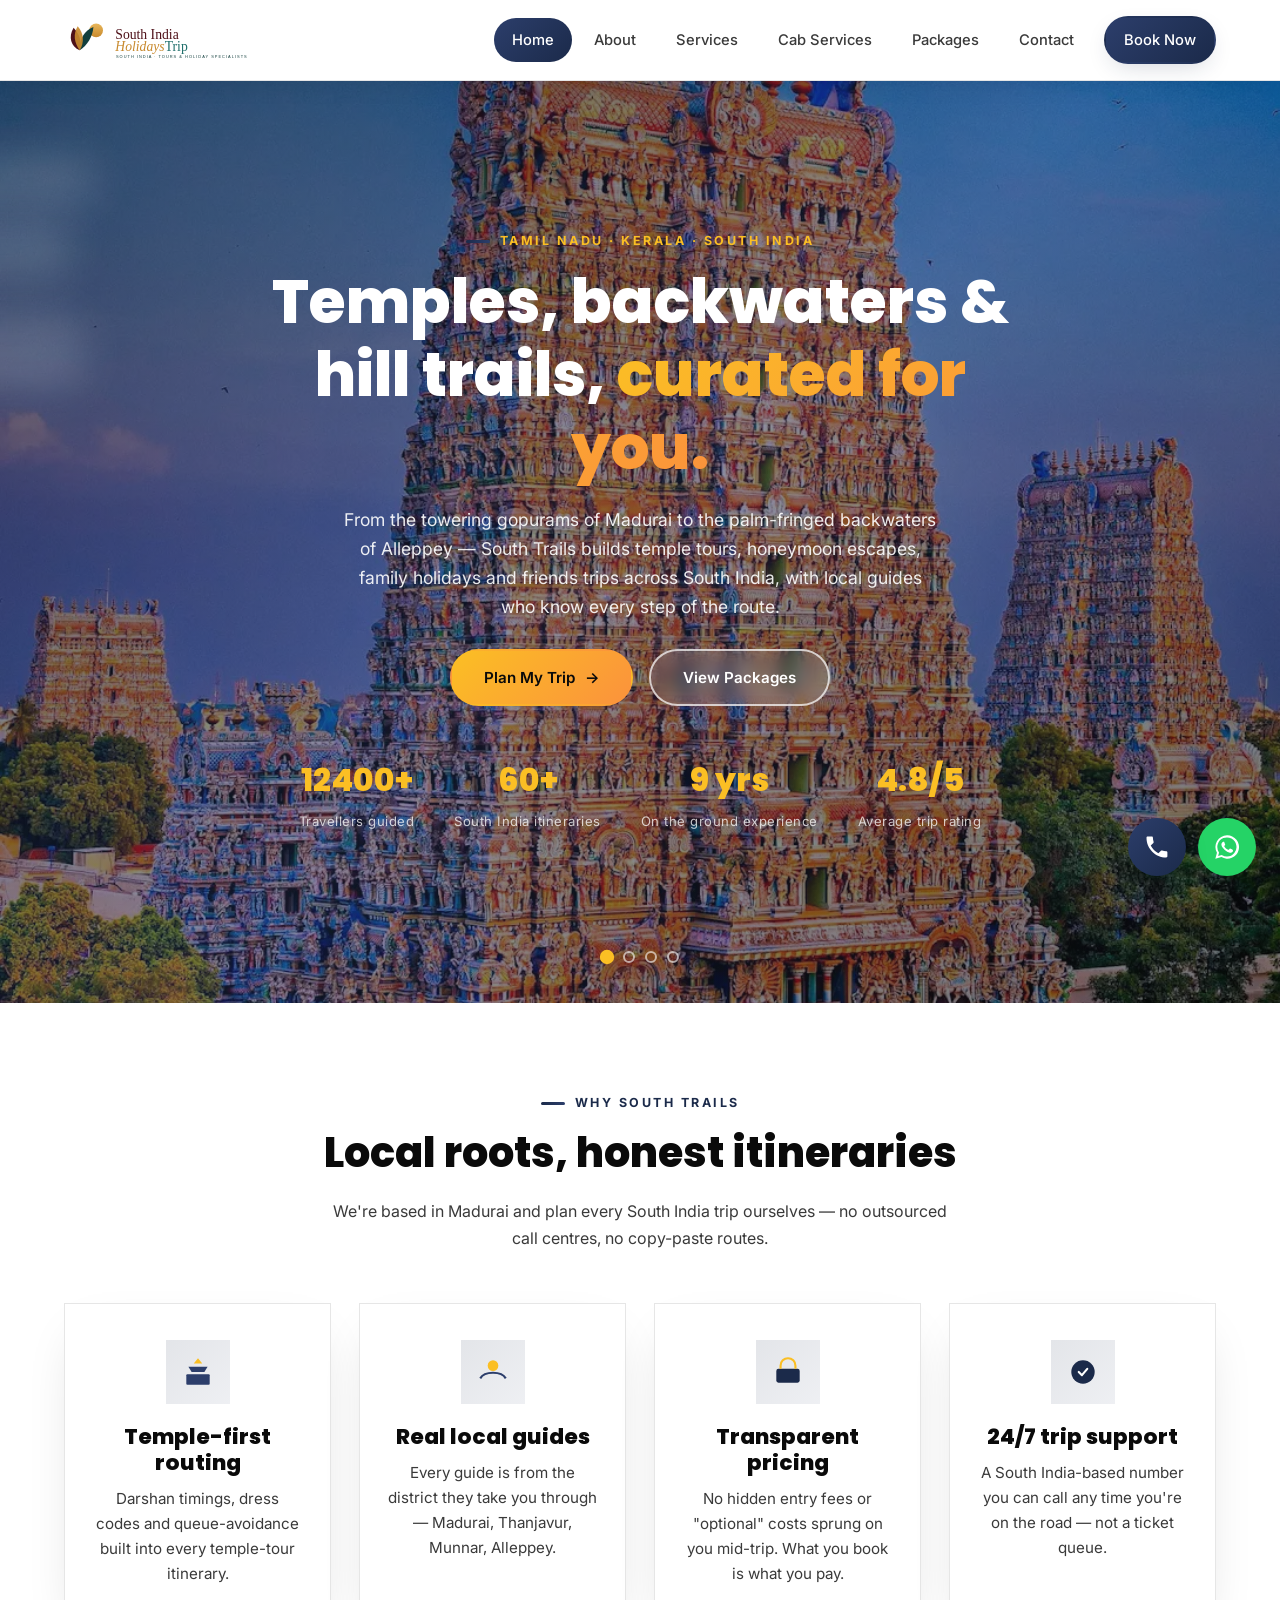
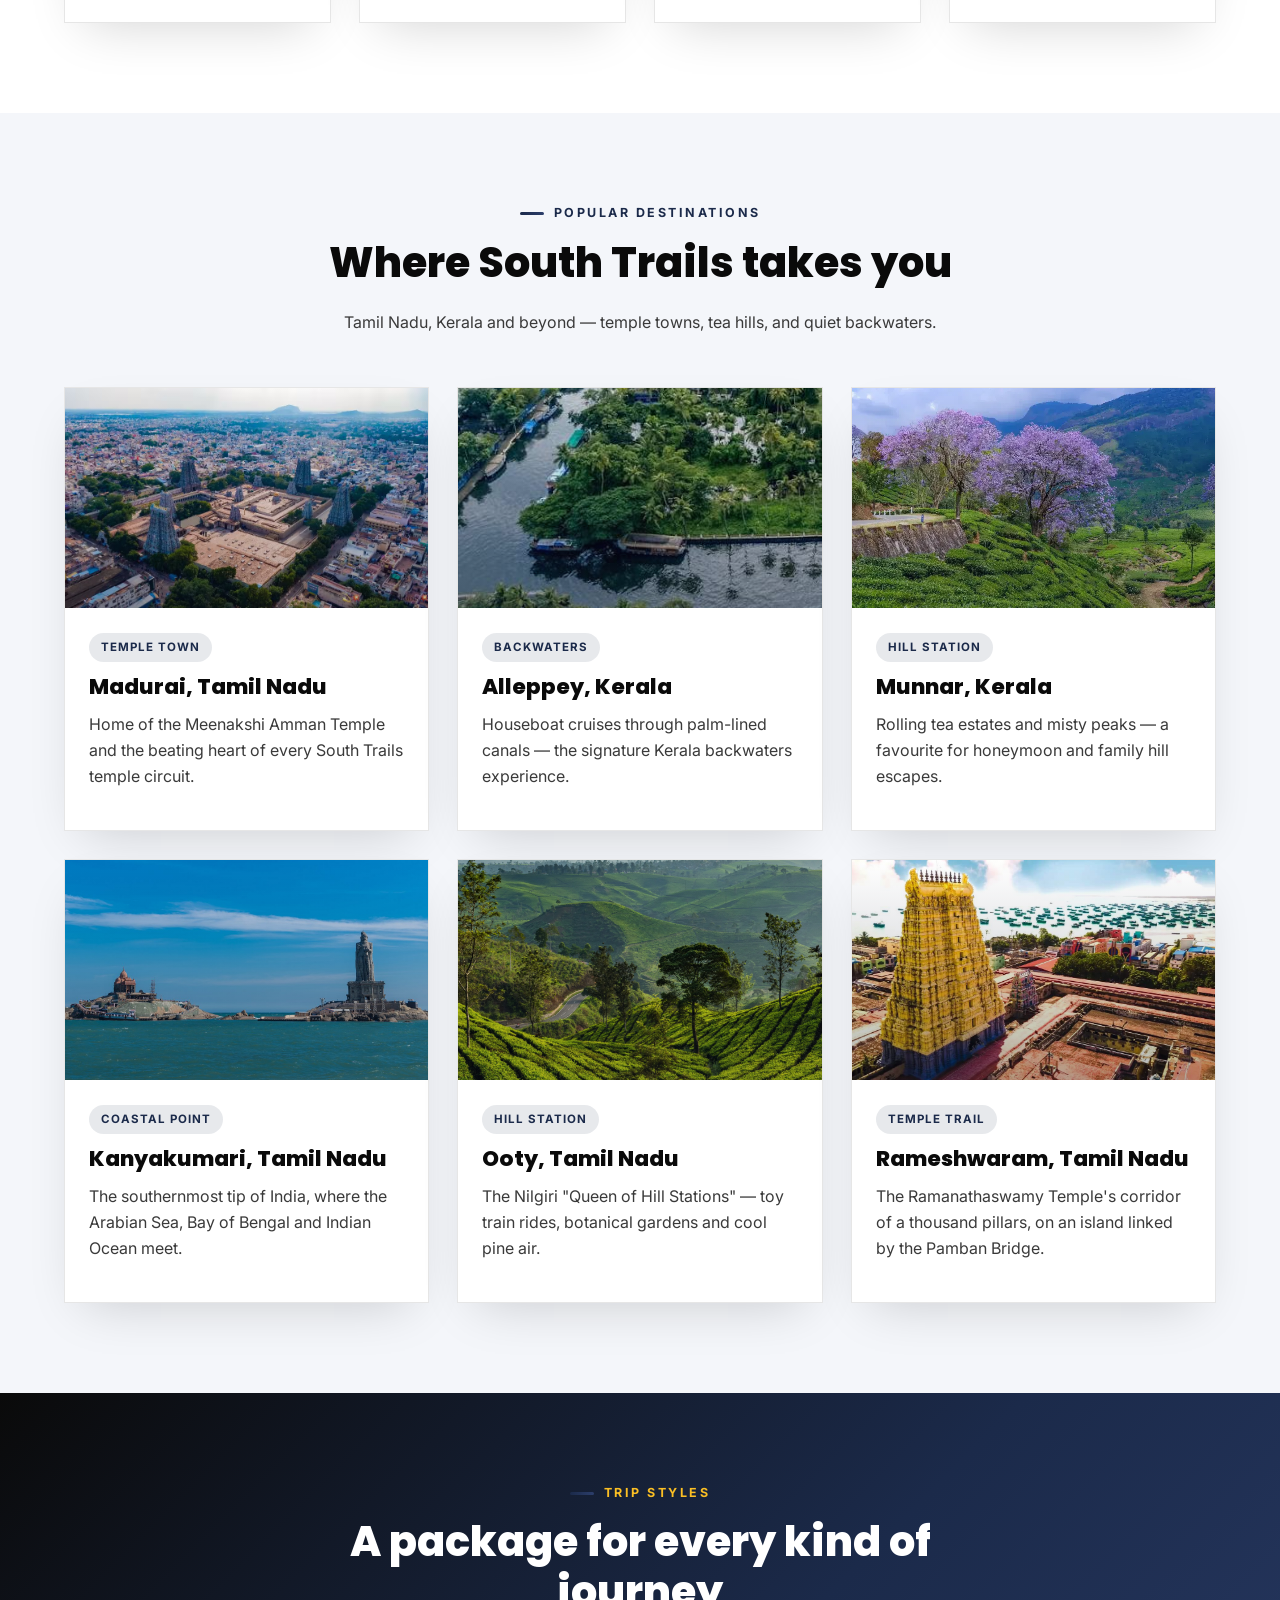
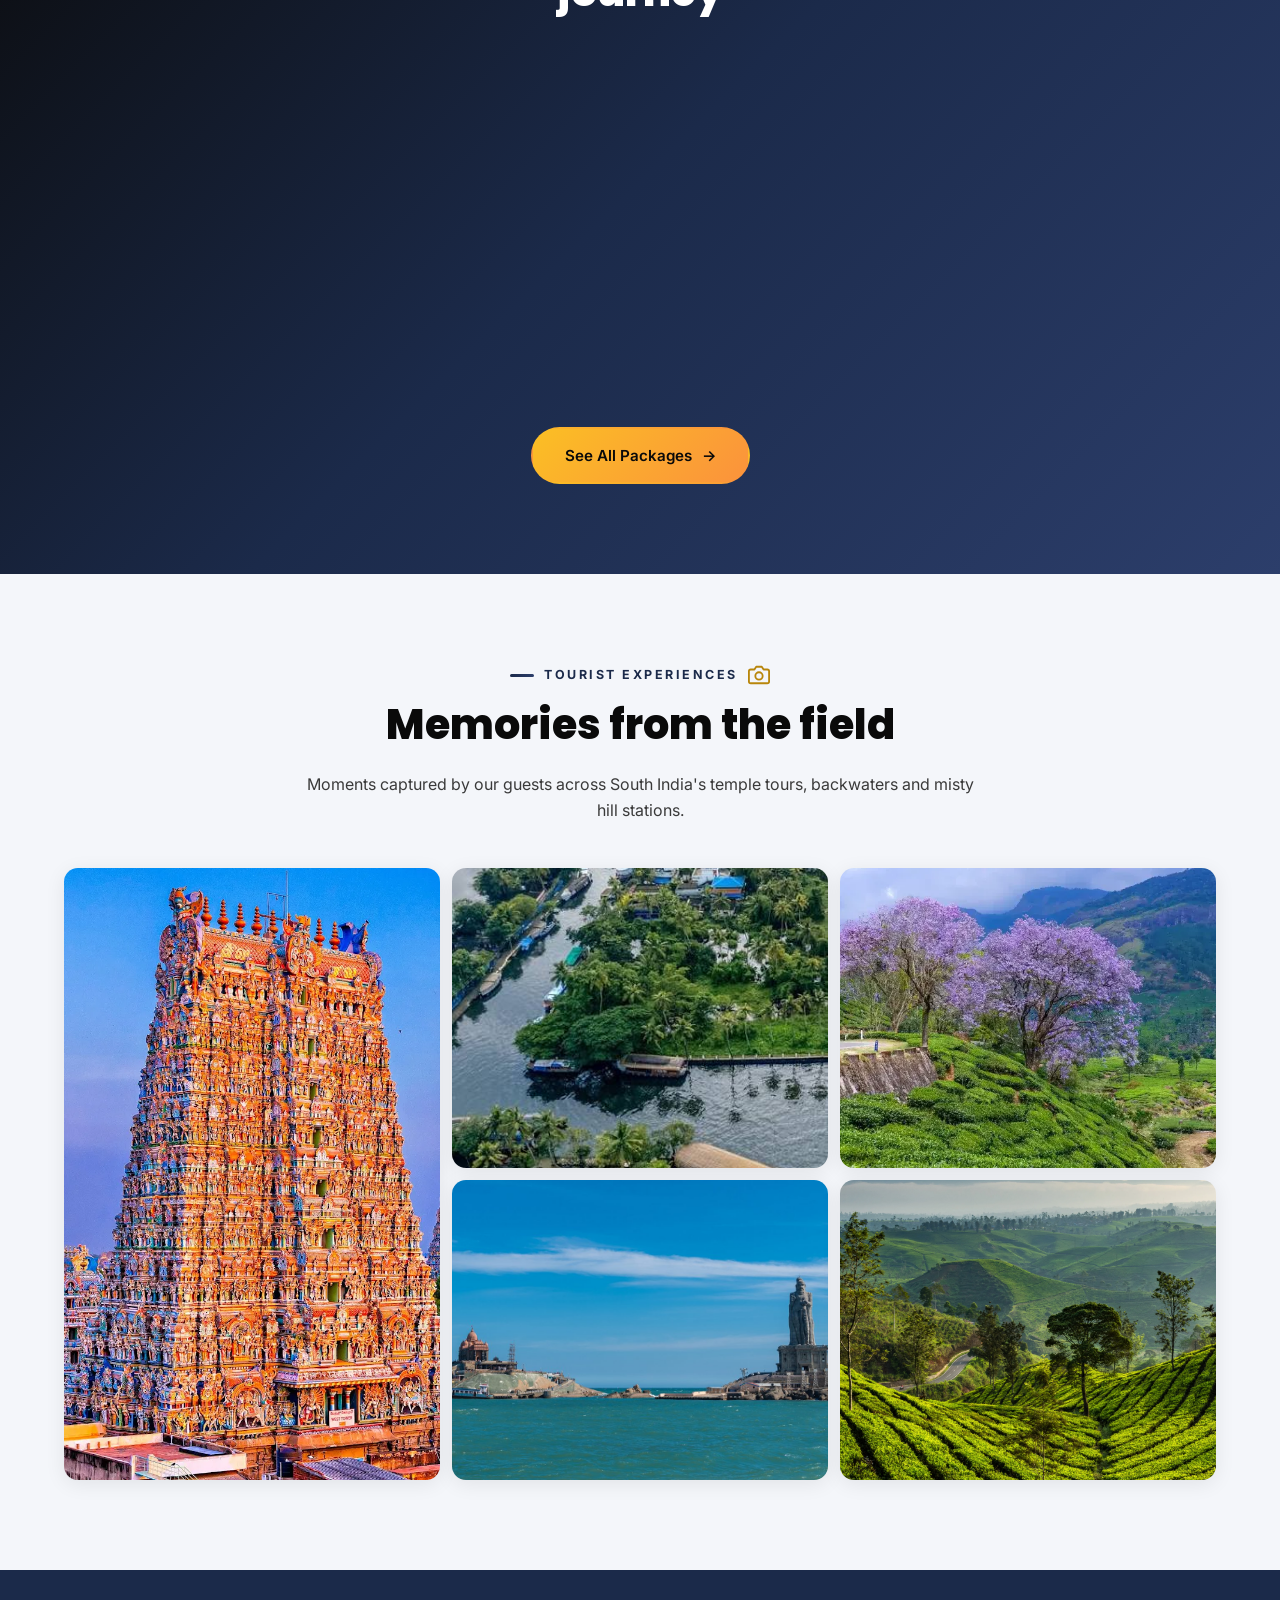
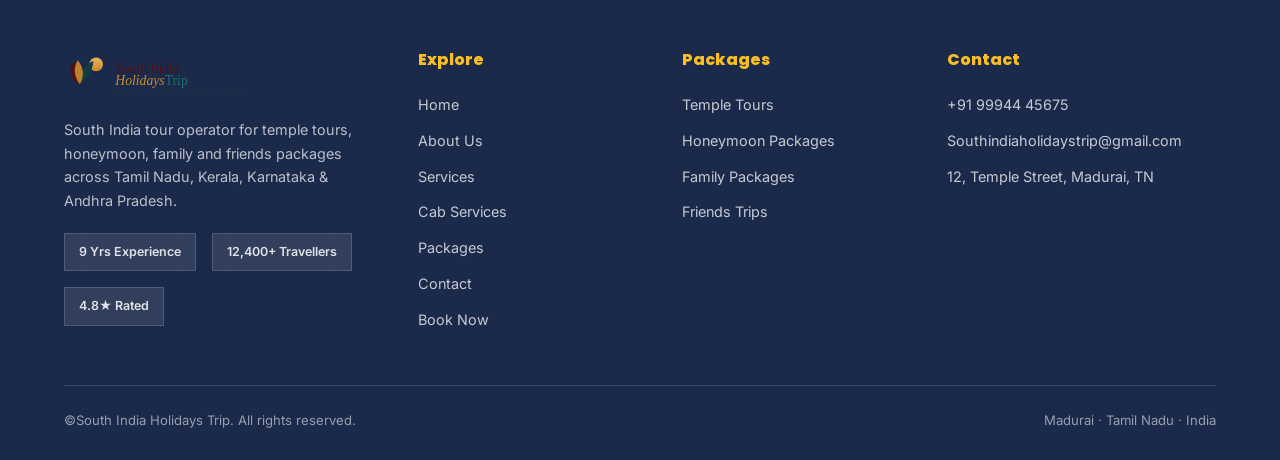
==== index.html @ a32a5866 "Add files via upload" ====
<!DOCTYPE html>
<html lang="en">

<head>
  <meta charset="UTF-8">
  <meta name="viewport" content="width=device-width, initial-scale=1.0">
  <title>South India Tour Packages | Tamil Nadu & Kerala Tours – South Trails</title>
  <meta name="description"
    content="Book South India tour packages with South Trails — temple tours, Kerala honeymoon packages, family & friends trips across Tamil Nadu, Kerala, Karnataka. Madurai, Munnar, Kanyakumari, Ooty, Rameshwaram & more.">
  <meta name="keywords"
    content="South India tour packages, Tamil Nadu Kerala tour packages, South Indian temple tour, Kerala honeymoon packages, Munnar Ooty Kodaikanal packages, family tour packages South India, friends trip package South India, Madurai Meenakshi temple tour, Rameshwaram Kanyakumari tour, Kerala backwaters houseboat package">
  <link rel="canonical" href="https://www.Southindiaholidaystrip.com/">
  <meta name="robots" content="index, follow">

  <!-- Open Graph -->
  <meta property="og:type" content="website">
  <meta property="og:site_name" content="South India Holidays Trip">
  <meta property="og:title" content="South India Tour Packages | Tamil Nadu & Kerala Tours – South Trails">
  <meta property="og:description"
    content="Temple tours, honeymoon getaways, family & friends packages across Tamil Nadu, Kerala and South India — custom itineraries, local guides, 24/7 support.">
  <meta property="og:url" content="https://www.Southindiaholidaystrip.com/">
  <meta property="og:image" content="https://www.Southindiaholidaystrip.com/assets/og-cover.jpg">
  <meta name="twitter:card" content="summary_large_image">

  <link rel="preconnect" href="https://fonts.googleapis.com">
  <link
    href="https://fonts.googleapis.com/css2?family=Poppins:wght@700;800&family=Inter:wght@400;500;600;700&display=swap"
    rel="stylesheet">
  <link rel="stylesheet" href="css/style.css">

  <script type="application/ld+json">
{
  "@context": "https://schema.org",
  "@type": "TravelAgency",
  "name": "South India Holidays Trip",
  "url": "https://www.southindiaholidaystrip.com/",
  "description": "South India tour operator specialising in Tamil Nadu and Kerala temple tours, honeymoon packages, family holidays and friends trips.",
  "areaServed": ["Tamil Nadu", "Kerala", "Karnataka", "Andhra Pradesh", "Puducherry"],
  "address": {
    "@type": "PostalAddress",
    "streetAddress": "12, Temple Street",
    "addressLocality": "Madurai",
    "addressRegion": "Tamil Nadu",
    "postalCode": "625001",
    "addressCountry": "IN"
  },
  "telephone": "+91-99944-45675",
  "sameAs": ["https://www.facebook.com/Southindiaholidaystrip", "https://www.instagram.com/Southindiaholidaystrip"]
}
</script>
</head>

<body>


  <div class="cursor-dot"></div>
  <div class="cursor-ring"></div>
  <div class="scroll-progress" id="scroll-progress"></div>

  <header class="site-header transparent">
    <div class="nav-wrap">
      <a href="index.html" class="brand">
        <img src="southindiaholidaystrip-logo.svg" alt="Company Logo">
      </a>
      <nav class="nav-links" id="nav-links">
        <a href="index.html" class="active">Home</a>
        <a href="about.html">About</a>
        <a href="services.html">Services</a>
        <a href="cabservices.html">Cab Services</a>
        <a href="packages.html">Packages</a>
        <a href="contact.html">Contact</a>
        <a href="booknow.html" class="btn btn-primary nav-cta">Book Now</a>
      </nav>
      <button class="nav-toggle" id="nav-toggle" aria-label="Toggle menu" aria-expanded="false"><span></span></button>
    </div>
  </header>
  <div class="nav-backdrop" id="nav-backdrop"></div>
  <section class="hero-full">
    <div class="hero-slideshow">
      <div class="hero-slide active"><img src="images/Meenkshi.webp" alt="Meenakshi Amman Temple, Madurai"
          loading="eager"></div>
      <div class="hero-slide"><img src="images/teml3.jpg" alt="South Indian temple architecture" loading="lazy"></div>
      <div class="hero-slide"><img src="images/temppl.jpg" alt="South Indian temple gopuram" loading="lazy"></div>
      <div class="hero-slide"><img src="images/kanyakumari.jpg" alt="Coastline at Kanyakumari, Tamil Nadu"
          loading="lazy"></div>
    </div>
    <div class="hero-overlay"></div>

    <div class="hero-clouds">
      <div class="cloud cloud-1"></div>
      <div class="cloud cloud-2"></div>
      <div class="cloud cloud-3"></div>
    </div>


    <div class="hero-content">
      <p class="eyebrow center" style="color:var(--luxury)">Tamil Nadu · Kerala · South India</p>
      <h1>Temples, backwaters &amp; hill trails, <span class="accent">curated for you.</span></h1>
      <p class="lead">From the towering gopurams of Madurai to the palm-fringed backwaters of Alleppey — South Trails
        builds temple tours, honeymoon escapes, family holidays and friends trips across South India, with local guides
        who know every step of the route.</p>
      <div class="hero-actions">
        <a href="booknow.html" class="btn btn-gold">Plan My Trip <span class="arrow">→</span></a>
        <a href="packages.html" class="btn btn-ghost-light">View Packages</a>
      </div>
      <div class="hero-stats">
        <div><strong data-count="12400" data-suffix="+">0</strong><span>Travellers guided</span></div>
        <div><strong data-count="60" data-suffix="+">0</strong><span>South India itineraries</span></div>
        <div><strong data-count="9" data-suffix=" yrs">0</strong><span>On the ground experience</span></div>
        <div><strong data-count="4.8" data-decimals="1" data-suffix="/5">0</strong><span>Average trip rating</span>
        </div>
      </div>
    </div>

    <div class="hero-dots">
      <button class="active" aria-label="Slide 1"></button>
      <button aria-label="Slide 2"></button>
      <button aria-label="Slide 3"></button>
      <button aria-label="Slide 4"></button>
    </div>


  </section>

  <section class="section-light">
    <div class="container">
      <div class="section-head">
        <p class="eyebrow center">Why South Trails</p>
        <h2>Local roots, honest itineraries</h2>
        <p>We're based in Madurai and plan every South India trip ourselves — no outsourced call centres, no copy-paste
          routes.</p>
      </div>
      <div class="grid grid-4">
        <div class="glass-card reveal" data-tilt>
          <div class="icon-wrap">
            <svg viewBox="0 0 64 64" fill="none" width="34" height="34">
              <path d="M32 6l8 10H24l8-10Z" fill="var(--luxury)" />
              <path d="M14 22h36l-6 10H20l-6-10Z" fill="var(--primary)" />
              <rect x="10" y="36" width="44" height="20" rx="2" fill="var(--accent)" />
            </svg>
          </div>
          <h3>Temple-first routing</h3>
          <p>Darshan timings, dress codes and queue-avoidance built into every temple-tour itinerary.</p>
        </div>
        <div class="glass-card reveal" data-tilt>
          <div class="icon-wrap">
            <svg viewBox="0 0 64 64" fill="none" width="34" height="34">
              <path d="M8 44c8-14 40-14 48 0" stroke="var(--accent)" stroke-width="4" fill="none" />
              <circle cx="32" cy="20" r="10" fill="var(--luxury)" />
            </svg>
          </div>
          <h3>Real local guides</h3>
          <p>Every guide is from the district they take you through — Madurai, Thanjavur, Munnar, Alleppey.</p>
        </div>
        <div class="glass-card reveal" data-tilt>
          <div class="icon-wrap">
            <svg viewBox="0 0 64 64" fill="none" width="34" height="34">
              <rect x="10" y="26" width="44" height="26" rx="4" fill="var(--primary-dark)" />
              <path d="M18 26v-6a14 14 0 0 1 28 0v6" stroke="var(--luxury)" stroke-width="4" fill="none" />
            </svg>
          </div>
          <h3>Transparent pricing</h3>
          <p>No hidden entry fees or "optional" costs sprung on you mid-trip. What you book is what you pay.</p>
        </div>
        <div class="glass-card reveal" data-tilt>
          <div class="icon-wrap">
            <svg viewBox="0 0 64 64" fill="none" width="34" height="34">
              <circle cx="32" cy="32" r="22" fill="var(--secondary)" />
              <path d="M24 32l6 6 10-12" stroke="#fff" stroke-width="4" fill="none" stroke-linecap="round"
                stroke-linejoin="round" />
            </svg>
          </div>
          <h3>24/7 trip support</h3>
          <p>A South India-based number you can call any time you're on the road — not a ticket queue.</p>
        </div>
      </div>
    </div>
  </section>

  <section class="section-muted">
    <div class="container">
      <div class="section-head">
        <p class="eyebrow center">Popular Destinations</p>
        <h2>Where South Trails takes you</h2>
        <p>Tamil Nadu, Kerala and beyond — temple towns, tea hills, and quiet backwaters.</p>
      </div>
      <div class="grid grid-3">

        <a href="packages.html?filter=temple#packages" class="place-card-link">
          <div class="place-card reveal">
            <div class="art">
              <img src="images/madurai.avif" alt="Meenakshi Amman Temple, Madurai, Tamil Nadu" loading="lazy">
            </div>
            <div class="body">
              <span class="tag">Temple Town</span>
              <h3>Madurai, Tamil Nadu</h3>
              <p>Home of the Meenakshi Amman Temple and the beating heart of every South Trails temple circuit.</p>
            </div>
          </div>
        </a>

        <a href="packages.html?filter=honeymoon#packages" class="place-card-link">
          <div class="place-card reveal">
            <div class="art">
              <img src="images/allapey.jpg" alt="Houseboat on the backwaters of Alleppey, Kerala" loading="lazy">
            </div>
            <div class="body">
              <span class="tag">Backwaters</span>
              <h3>Alleppey, Kerala</h3>
              <p>Houseboat cruises through palm-lined canals — the signature Kerala backwaters experience.</p>
            </div>
          </div>
        </a>

        <a href="packages.html?filter=honeymoon#packages" class="place-card-link">
          <div class="place-card reveal">
            <div class="art">
              <img src="images/munnar.webp" alt="Tea estates in the hills of Munnar, Kerala" loading="lazy">
            </div>
            <div class="body">
              <span class="tag">Hill Station</span>
              <h3>Munnar, Kerala</h3>
              <p>Rolling tea estates and misty peaks — a favourite for honeymoon and family hill escapes.</p>
            </div>
          </div>
        </a>

        <a href="packages.html?filter=temple#packages" class="place-card-link">
          <div class="place-card reveal">
            <div class="art">
              <img src="images/kanyakumari.jpg" alt="Coastline at Kanyakumari, where three seas meet, Tamil Nadu"
                loading="lazy">
            </div>
            <div class="body">
              <span class="tag">Coastal Point</span>
              <h3>Kanyakumari, Tamil Nadu</h3>
              <p>The southernmost tip of India, where the Arabian Sea, Bay of Bengal and Indian Ocean meet.</p>
            </div>
          </div>
        </a>

        <a href="packages.html?filter=family#packages" class="place-card-link">
          <div class="place-card reveal">
            <div class="art">
              <img src="images/ooty.webp" alt="Rolling green hills of Ooty in the Nilgiris, Tamil Nadu" loading="lazy">
            </div>
            <div class="body">
              <span class="tag">Hill Station</span>
              <h3>Ooty, Tamil Nadu</h3>
              <p>The Nilgiri "Queen of Hill Stations" — toy train rides, botanical gardens and cool pine air.</p>
            </div>
          </div>
        </a>

        <a href="packages.html?filter=temple#packages" class="place-card-link">
          <div class="place-card reveal">
            <div class="art">
              <img src="images/rameswaram.jpg" alt="Ramanathaswamy Temple corridor in Rameshwaram, Tamil Nadu"
                loading="lazy">
            </div>
            <div class="body">
              <span class="tag">Temple Trail</span>
              <h3>Rameshwaram, Tamil Nadu</h3>
              <p>The Ramanathaswamy Temple's corridor of a thousand pillars, on an island linked by the Pamban Bridge.
              </p>
            </div>
          </div>
        </a>

      </div>
    </div>
  </section>

  <section class="section-gradient">
    <div class="container">
      <div class="section-head">
        <p class="eyebrow center" style="color:var(--luxury)">Trip Styles</p>
        <h2 style="color:#fff">A package for every kind of journey</h2>
      </div>
      <div class="grid grid-4">
        <div class="glass-card reveal" data-tilt>
          <div class="icon-wrap"><img src="images/Trivandrum.jpg" alt="Temple Tours"
              style="width:100%;height:100%;object-fit:cover;border-radius:16px"></div>
          <h3>Temple Tours</h3>
          <p>Madurai, Rameshwaram, Thanjavur, Tirupati &amp; the great Dravidian temple circuits.</p>
        </div>
        <div class="glass-card reveal" data-tilt>
          <div class="icon-wrap"><img src="images/ooty.webp" alt="Honeymoon Packages"
              style="width:100%;height:100%;object-fit:cover;border-radius:16px"></div>
          <h3>Honeymoon Packages</h3>
          <p>Munnar tea hills, Alleppey houseboats, Kovalam beaches — private and unhurried.</p>
        </div>
        <div class="glass-card reveal" data-tilt>
          <div class="icon-wrap"><img src="images/mun1.jpg" alt="Family Holidays"
              style="width:100%;height:100%;object-fit:cover;border-radius:16px"></div>
          <h3>Family Holidays</h3>
          <p>Comfortable pacing, kid-friendly stops, and rooms that keep everyone together.</p>
        </div>
        <div class="glass-card reveal" data-tilt>
          <div class="icon-wrap"><img src="images/nil.jpg" alt="Friends Trips"
              style="width:100%;height:100%;object-fit:cover;border-radius:16px"></div>
          <h3>Friends Trips</h3>
          <p>Trekking in Wayanad, road trips through the Nilgiris, group houseboats on the backwaters.</p>
        </div>
      </div>
      <div class="center" style="margin-top:38px">
        <a href="packages.html" class="btn btn-gold">See All Packages <span class="arrow">→</span></a>
      </div>
    </div>
  </section>

  <section class="section-muted tourist-experiences">
    <div class="container">
      <div class="section-head">
        <p class="eyebrow center">Tourist Experiences</p>
        <h2>Memories from the field</h2>
        <p>Moments captured by our guests across South India's temple tours, backwaters and misty hill stations.</p>
      </div>
      <div class="page-gallery">
        <div class="gallery-item" data-icon="temple">
          <img src="images/Meenkshi.webp" alt="Madurai Meenakshi Temple Tour" loading="lazy">
          <div class="gallery-caption">
            <div class="caption-header">
              <span class="caption-icon" aria-hidden="true"></span>
              <span class="caption-title">Madurai Meenakshi Temple Tour</span>
            </div>
            <p class="caption-experience">The intricate carvings and vibrant colors were beyond our imagination!</p>
            <div class="caption-footer">
              <span class="caption-author">— Anitha K.</span>
              <span class="caption-stars" aria-label="5 out of 5 stars">★★★★★</span>
            </div>
          </div>
        </div>
        <div class="gallery-item" data-icon="backwater">
          <img src="images/allapey.jpg" alt="Alleppey Backwaters Houseboat" loading="lazy">
          <div class="gallery-caption">
            <div class="caption-header">
              <span class="caption-icon" aria-hidden="true"></span>
              <span class="caption-title">Alleppey Houseboat Cruise</span>
            </div>
            <p class="caption-experience">Waking up on the backwaters was the most peaceful morning of our lives.</p>
            <div class="caption-footer">
              <span class="caption-author">— Rajesh &amp; Meena</span>
              <span class="caption-stars" aria-label="5 out of 5 stars">★★★★★</span>
            </div>
          </div>
        </div>
        <div class="gallery-item" data-icon="hills">
          <img src="images/munnar.webp" alt="Munnar Tea Estates" loading="lazy">
          <div class="gallery-caption">
            <div class="caption-header">
              <span class="caption-icon" aria-hidden="true"></span>
              <span class="caption-title">Munnar Tea Plantations</span>
            </div>
            <p class="caption-experience">Endless green hills and fresh mountain air made this trip unforgettable.</p>
            <div class="caption-footer">
              <span class="caption-author">— Vikram S.</span>
              <span class="caption-stars" aria-label="5 out of 5 stars">★★★★★</span>
            </div>
          </div>
        </div>
        <div class="gallery-item" data-icon="coast">
          <img src="images/kanyakumari.jpg" alt="Kanyakumari Coastline" loading="lazy">
          <div class="gallery-caption">
            <div class="caption-header">
              <span class="caption-icon" aria-hidden="true"></span>
              <span class="caption-title">Kanyakumari Coastline</span>
            </div>
            <p class="caption-experience">Watching the sunrise at the tip of India was a once-in-a-lifetime moment.</p>
            <div class="caption-footer">
              <span class="caption-author">— Deepa R.</span>
              <span class="caption-stars" aria-label="4 out of 5 stars">★★★★☆</span>
            </div>
          </div>
        </div>
        <div class="gallery-item" data-icon="hills">
          <img src="images/ooty.webp" alt="Ooty Hills" loading="lazy">
          <div class="gallery-caption">
            <div class="caption-header">
              <span class="caption-icon" aria-hidden="true"></span>
              <span class="caption-title">Ooty Hills &amp; Lake</span>
            </div>
            <p class="caption-experience">The toy train ride through the Nilgiris was magical for our entire family!</p>
            <div class="caption-footer">
              <span class="caption-author">— Suresh Family</span>
              <span class="caption-stars" aria-label="5 out of 5 stars">★★★★★</span>
            </div>
          </div>
        </div>
      </div>
    </div>
  </section>

  <footer class="site-footer">
    <div class="container">
      <div class="footer-grid">
        <div class="footer-brand">
          <img src="southindiaholidaystrip-logo.svg" alt="Company Logo">
          <p>South India tour operator for temple tours, honeymoon, family and friends packages across Tamil Nadu,
            Kerala, Karnataka &amp; Andhra Pradesh.</p>
          <div class="trust-badges">
            <span class="trust-badge">9 Yrs Experience</span>
            <span class="trust-badge">12,400+ Travellers</span>
            <span class="trust-badge">4.8★ Rated</span>
          </div>
        </div>
        <div>
          <h4>Explore</h4>
          <a href="index.html">Home</a>
          <a href="about.html">About Us</a>
          <a href="services.html">Services</a>
          <a href="cabservices.html">Cab Services</a>
          <a href="packages.html">Packages</a>
          <a href="contact.html">Contact</a>
          <a href="booknow.html">Book Now</a>
        </div>
        <div>
          <h4>Packages</h4>
          <a href="packages.html?filter=temple#packages">Temple Tours</a>
          <a href="packages.html?filter=honeymoon#packages">Honeymoon Packages</a>
          <a href="packages.html?filter=family#packages">Family Packages</a>
          <a href="packages.html?filter=friends#packages">Friends Trips</a>
        </div>
        <div>
          <h4>Contact</h4>
          <a href="tel:+919994445675">+91 99944 45675</a>
          <a href="mailto:Southindiaholidaystrip@gmail.com">Southindiaholidaystrip@gmail.com</a>
          <a href="contact.html">12, Temple Street, Madurai, TN</a>
        </div>
      </div>
      <div class="footer-bottom">
        <span>©South India Holidays Trip. All rights reserved.</span>
        <span>Madurai · Tamil Nadu · India</span>
      </div>
    </div>
  </footer>

  <a class="wa-float" href="https://wa.me/919994445675" target="_blank" rel="noopener" aria-label="Chat on WhatsApp">
    <svg viewBox="0 0 24 24" fill="currentColor">
      <path
        d="M12 2a10 10 0 0 0-8.6 15L2 22l5.2-1.4A10 10 0 1 0 12 2Zm0 18.2a8.2 8.2 0 0 1-4.2-1.1l-.3-.2-3.1.8.8-3-.2-.3A8.2 8.2 0 1 1 12 20.2Zm4.5-6.1c-.2-.1-1.5-.7-1.7-.8s-.4-.1-.5.1-.6.8-.7.9-.3.2-.5.1a6.7 6.7 0 0 1-2-1.2 7.4 7.4 0 0 1-1.4-1.7c-.1-.2 0-.4.1-.5s.2-.3.4-.4a1.6 1.6 0 0 0 .2-.4.4.4 0 0 0 0-.4c-.1-.1-.5-1.3-.7-1.8s-.4-.4-.5-.4h-.5a.9.9 0 0 0-.6.3 2.8 2.8 0 0 0-.9 2.1 4.9 4.9 0 0 0 1 2.5 11.2 11.2 0 0 0 4.3 3.8c.6.2 1 .4 1.4.5a3.4 3.4 0 0 0 1.5.1 2.4 2.4 0 0 0 1.6-1.1 1.9 1.9 0 0 0 .1-1.1c-.1-.1-.2-.2-.4-.3Z" />
    </svg>
  </a>
  <a class="call-float" href="tel:+919994445675" aria-label="Call us">
    <svg viewBox="0 0 24 24" fill="currentColor">
      <path
        d="M6.6 10.8c1.4 2.8 3.8 5.1 6.6 6.6l2.2-2.2c.3-.3.7-.4 1-.2 1.1.4 2.3.6 3.5.6.6 0 1 .4 1 1V20c0 .6-.4 1-1 1C10.6 21 3 13.4 3 4c0-.6.4-1 1-1h3.5c.6 0 1 .4 1 1 0 1.2.2 2.4.6 3.5.1.4 0 .8-.2 1L6.6 10.8Z" />
    </svg>
  </a>
  <button class="to-top" id="to-top" aria-label="Back to top">
    <svg viewBox="0 0 24 24" fill="none">
      <path d="M12 19V5M5 12l7-7 7 7" stroke="currentColor" stroke-width="2.4" stroke-linecap="round"
        stroke-linejoin="round" />
    </svg>
  </button>

  <script src="js/main.js"></script>
</body>

</html>
---- css/style.css ----
/* =========================================================
   SOUTH INDIA HOLIDAYS TRIP— Premium Light Theme
   TOURS & TRAVELS UI Redesign
   ========================================================= */

:root {
  --primary: #2C3E6B;
  --primary-dark: #1B2A4A;
  --secondary: #1B2A4A;
  --accent: #2C3E6B;
  --highlight: #FB923C;
  --luxury: #FBBF24;
  --bg: #FFFFFF;
  --bg-section: #F4F6FA;
  --card-bg: rgba(255, 255, 255, 0.97);
  --text: #0A0A0A;
  --text-soft: #3A3A3A;
  --border: rgba(10, 10, 10, 0.10);
  --hover-glow: rgba(27, 42, 74, 0.22);
  --glass: rgba(255, 255, 255, 0.82);
  --glass-border: rgba(255, 255, 255, 0.5);

  --display: "Poppins", "Segoe UI", sans-serif;
  --body: "Inter", "Segoe UI", sans-serif;

  --radius: 0px;
  --radius-sm: 0px;
  --radius-pill: 999px;
  --shadow: 0 20px 50px -20px rgba(10, 10, 10, 0.18);
  --shadow-soft: 0 8px 30px -12px rgba(10, 10, 10, 0.14);
  --shadow-glow: 0 0 40px var(--hover-glow);

  --container: 1200px;
  --nav-h: 72px;
}

*,
*::before,
*::after {
  box-sizing: border-box;
}

html {
  scroll-behavior: smooth;
  -webkit-text-size-adjust: 100%;
  max-width: 100%;
}

body {
  margin: 0;
  font-family: var(--body);
  color: var(--text);
  background: var(--bg);
  line-height: 1.65;
  font-size: 16px;
  overflow-x: hidden;
  -webkit-tap-highlight-color: transparent;
}

body.custom-cursor {
  cursor: none;
}

h1,
h2,
h3,
h4 {
  font-family: var(--display);
  font-weight: 800;
  color: var(--text);
  line-height: 1.2;
  margin: 0 0 0.5em;
  overflow-wrap: break-word;
}

h1 {
  font-size: clamp(2.4rem, 5.5vw, 3.8rem);
}

h2 {
  font-size: clamp(1.8rem, 3.5vw, 2.6rem);
}

h3 {
  font-size: 1.35rem;
}

p {
  margin: 0 0 1em;
  color: var(--text-soft);
}

a {
  color: inherit;
  text-decoration: none;
}

img {
  max-width: 100%;
  display: block;
}

ul {
  margin: 0;
  padding: 0;
  list-style: none;
}

button {
  font-family: var(--body);
  cursor: pointer;
}

.container {
  max-width: var(--container);
  margin: 0 auto;
  padding: 0 24px;
}

.logo-container {
  display: inline-flex;
  align-items: center;
  justify-content: center;
  flex-shrink: 0;
  width: 44px;
  height: 44px;
  padding: 8px;
  border-radius: var(--radius-sm);
  background: linear-gradient(135deg, var(--primary), var(--primary-dark));
  box-shadow: 0 6px 18px -8px var(--hover-glow);
  transition: transform 0.4s ease, box-shadow 0.3s ease;
}

.brand:hover .logo-container {
  transform: rotate(-6deg) scale(1.08);
  box-shadow: 0 10px 24px -8px var(--hover-glow);
}


/* ---------- Scroll Progress ---------- */
.scroll-progress {
  position: fixed;
  top: 0;
  left: 0;
  height: 3px;
  width: 0%;
  z-index: 900;
  background: linear-gradient(90deg, var(--primary-dark), var(--primary), var(--luxury));
  box-shadow: 0 0 12px var(--hover-glow);
  transition: width 0.1s ease-out;
}

/* ---------- Buttons ---------- */
.btn {
  display: inline-flex;
  align-items: center;
  justify-content: center;
  gap: 10px;
  padding: 14px 32px;
  border-radius: var(--radius-pill);
  font-weight: 600;
  font-size: 0.95rem;
  border: 2px solid transparent;
  transition: transform 0.3s ease, box-shadow 0.3s ease, background 0.3s ease;
  min-height: 48px;
  position: relative;
  overflow: hidden;
  isolation: isolate;
}

.btn::before {
  content: "";
  position: absolute;
  top: 0;
  left: -60%;
  width: 50%;
  height: 100%;
  background: linear-gradient(115deg, transparent, rgba(255, 255, 255, 0.4), transparent);
  transform: skewX(-18deg);
  transition: left 0.55s ease;
  z-index: 1;
  pointer-events: none;
}

.btn:hover::before {
  left: 130%;
}

.btn-primary {
  background: linear-gradient(135deg, var(--primary), var(--secondary));
  color: #fff;
  box-shadow: 0 8px 24px -8px var(--hover-glow);
}

.btn-primary:hover {
  transform: translateY(-3px);
  box-shadow: var(--shadow-glow);
}

.btn-gold {
  background: linear-gradient(135deg, var(--luxury), var(--highlight));
  color: var(--text);
}

.btn-gold:hover {
  transform: translateY(-3px);
  box-shadow: 0 12px 30px -10px rgba(251, 191, 36, 0.5);
}

.btn-outline {
  background: transparent;
  border-color: var(--primary-dark);
  color: var(--primary-dark);
}

.btn-outline:hover {
  background: var(--primary-dark);
  color: #fff;
  transform: translateY(-2px);
}

.btn-ghost-light {
  border-color: rgba(255, 255, 255, 0.7);
  color: #fff;
  background: rgba(255, 255, 255, 0.1);
  backdrop-filter: blur(8px);
}

.btn-ghost-light:hover {
  background: rgba(255, 255, 255, 0.2);
  transform: translateY(-2px);
}

.btn .arrow {
  transition: transform 0.3s ease;
}

.btn:hover .arrow {
  transform: translateX(4px);
}

.btn:active {
  transform: translateY(1px) scale(0.98);
}

/* ---------- Eyebrow ---------- */
.eyebrow {
  display: inline-flex;
  align-items: center;
  gap: 10px;
  font-size: 0.78rem;
  letter-spacing: 2.5px;
  text-transform: uppercase;
  color: var(--primary-dark);
  font-weight: 700;
  margin-bottom: 14px;
}

.eyebrow::before {
  content: "";
  width: 24px;
  height: 3px;
  background: linear-gradient(90deg, var(--primary-dark), var(--primary));
  border-radius: 2px;
}

.eyebrow.center {
  justify-content: center;
  display: flex;
}

/* ---------- Header / Nav ---------- */
.site-header {
  position: sticky;
  top: 0;
  left: 0;
  right: 0;
  width: 100%;
  max-width: 100%;
  z-index: 500;
  background: var(--bg);
  border-bottom: 1px solid var(--border);
  box-shadow: var(--shadow-soft);
  transition: background 0.4s ease, box-shadow 0.4s ease, backdrop-filter 0.4s ease;
}

.site-header.transparent {
  background: var(--glass);
  backdrop-filter: blur(20px);
  -webkit-backdrop-filter: blur(20px);
  border-bottom: 1px solid var(--border);
  box-shadow: var(--shadow-soft);
}

.site-header.scrolled {
  background: var(--glass);
  backdrop-filter: blur(20px);
  -webkit-backdrop-filter: blur(20px);
  border-bottom: 1px solid var(--border);
  box-shadow: var(--shadow-soft);
}

.nav-wrap {
  display: flex;
  align-items: center;
  justify-content: space-between;
  padding: 16px 24px;
  max-width: var(--container);
  margin: 0 auto;
  min-height: var(--nav-h);
}

.brand {
  display: flex;
  align-items: center;
  gap: 12px;
  font-family: var(--display);
  font-size: 1.4rem;
  font-weight: 800;
  color: var(--text);
  z-index: 620;
}

.brand img {
  height: 56px;
  width: auto;
  max-width: 260px;
  object-fit: contain;
  transition: height 0.3s ease, filter 0.3s ease;
}

.site-header.scrolled .brand img {
  height: 48px;
}

.brand .mark {
  width: 40px;
  height: 40px;
  flex-shrink: 0;
  transition: transform 0.4s ease;
}

.brand:hover .mark {
  transform: rotate(-6deg) scale(1.08);
}

.brand small {
  display: block;
  font-family: var(--body);
  font-size: 0.6rem;
  letter-spacing: 2px;
  color: var(--primary-dark);
  font-weight: 600;
  text-transform: uppercase;
}

.nav-links {
  display: flex;
  align-items: center;
  gap: 4px;
}

.nav-links a {
  padding: 10px 18px;
  font-weight: 500;
  font-size: 0.92rem;
  color: var(--text-soft);
  border-radius: var(--radius-pill);
  transition: color 0.25s;
  position: relative;
  white-space: nowrap;
}

.nav-links a::after {
  content: "";
  position: absolute;
  left: 18px;
  right: 18px;
  bottom: 6px;
  height: 2px;
  background: linear-gradient(90deg, var(--primary-dark), var(--primary));
  transform: scaleX(0);
  transform-origin: left;
  transition: transform 0.3s ease;
  border-radius: 2px;
}

.nav-links a:not(.nav-cta):hover,
.nav-links a:not(.nav-cta).active {
  color: #fff;
  background: linear-gradient(135deg, var(--primary), var(--primary-dark));
  border-radius: var(--radius-pill);
}

.nav-links a.active::after,
.nav-links a:hover::after {
  transform: scaleX(0);
}

/* Transparent header now uses same white glass as scrolled — no color overrides needed */

.nav-cta {
  margin-left: 8px;
  color: #fff !important;
}

.nav-toggle {
  display: none;
  align-items: center;
  justify-content: center;
  width: 44px;
  height: 44px;
  border: 2px solid var(--border);
  background: var(--bg);
  border-radius: 12px;
  cursor: pointer;
  position: relative;
  z-index: 1001;
  transition: background 0.3s ease, border-color 0.3s ease, box-shadow 0.3s ease;
}

.nav-toggle:hover {
  border-color: var(--primary);
  box-shadow: 0 4px 14px -4px var(--hover-glow);
}

.nav-toggle span,
.nav-toggle span::before,
.nav-toggle span::after {
  position: absolute;
  content: "";
  width: 20px;
  height: 2.5px;
  border-radius: 50px;
  background: var(--primary-dark);
  transition: all 0.4s cubic-bezier(0.4, 0, 0.2, 1);
}

.nav-toggle span {
  top: 50%;
  left: 50%;
  transform: translate(-50%, -50%);
}

.nav-toggle span::before {
  transform: translateY(-7px);
}

.nav-toggle span::after {
  transform: translateY(7px);
}

.nav-toggle.open {
  background: var(--primary-dark);
  border-color: var(--primary-dark);
}

.nav-toggle.open span {
  background: transparent;
}

.nav-toggle.open span::before {
  transform: rotate(45deg);
  background: #fff;
}

.nav-toggle.open span::after {
  transform: rotate(-45deg);
  background: #fff;
}

.nav-backdrop {
  display: none;
}

/* ---------- Hero (Home - Full Width) ---------- */
.hero-full {
  position: relative;
  min-height: 100vh;
  overflow: hidden;
  display: flex;
  align-items: center;
  justify-content: center;
}

.hero-slideshow {
  position: absolute;
  inset: 0;
  z-index: 0;
}

.hero-slide {
  position: absolute;
  inset: 0;
  opacity: 0;
  transition: opacity 1.2s ease;
}

.hero-slide.active {
  opacity: 1;
}

.hero-slide img {
  width: 100%;
  height: 100%;
  object-fit: cover;
  animation: ken-burns 12s ease-in-out infinite alternate;
}

@keyframes ken-burns {
  from {
    transform: scale(1);
  }

  to {
    transform: scale(1.08);
  }
}

.hero-overlay {
  position: absolute;
  inset: 0;
  background: linear-gradient(135deg, rgba(10, 10, 10, 0.6) 0%, rgba(27, 42, 74, 0.5) 50%, rgba(10, 10, 10, 0.55) 100%);
  z-index: 1;
}

.hero-clouds {
  position: absolute;
  inset: 0;
  z-index: 2;
  pointer-events: none;
  overflow: hidden;
}

.cloud {
  position: absolute;
  background: rgba(255, 255, 255, 0.15);
  border-radius: 100px;
  filter: blur(20px);
  animation: cloud-drift linear infinite;
}

.cloud-1 {
  width: 200px;
  height: 60px;
  top: 15%;
  left: -10%;
  animation-duration: 35s;
}

.cloud-2 {
  width: 280px;
  height: 80px;
  top: 25%;
  left: -15%;
  animation-duration: 45s;
  animation-delay: -10s;
}

.cloud-3 {
  width: 160px;
  height: 50px;
  top: 8%;
  left: -5%;
  animation-duration: 30s;
  animation-delay: -20s;
}

@keyframes cloud-drift {
  from {
    transform: translateX(0);
  }

  to {
    transform: translateX(calc(100% + 300px));
  }
}

.hero-content {
  position: relative;
  z-index: 3;
  text-align: center;
  color: #fff;
  max-width: 820px;
  padding: 60px 24px 80px;
}

.hero-content h1 {
  color: #fff;
  margin-bottom: 20px;
}

.hero-content h1 .accent {
  background: linear-gradient(135deg, var(--luxury), var(--highlight));
  -webkit-background-clip: text;
  -webkit-text-fill-color: transparent;
  background-clip: text;
}

.hero-content .lead {
  color: rgba(255, 255, 255, 0.9);
  font-size: 1.1rem;
  max-width: 600px;
  margin: 0 auto 28px;
}

.hero-actions {
  display: flex;
  gap: 16px;
  justify-content: center;
  flex-wrap: wrap;
  margin-bottom: 48px;
}

.hero-stats {
  display: flex;
  gap: 40px;
  justify-content: center;
  flex-wrap: wrap;
}

.hero-stats div {
  text-align: center;
}

.hero-stats strong {
  font-family: var(--display);
  font-size: 2rem;
  font-weight: 800;
  display: block;
  color: var(--luxury);
}

.hero-stats span {
  font-size: 0.82rem;
  color: rgba(255, 255, 255, 0.75);
  letter-spacing: 0.5px;
}

.hero-float-icons {
  position: absolute;
  inset: 0;
  z-index: 2;
  pointer-events: none;
}

.float-icon {
  position: absolute;
  font-size: 2rem;
  opacity: 0.6;
  animation: float-icon 4s ease-in-out infinite;
}

.float-icon:nth-child(1) {
  top: 20%;
  left: 8%;
  animation-delay: 0s;
}

.float-icon:nth-child(2) {
  top: 60%;
  right: 10%;
  animation-delay: -1s;
}

.float-icon:nth-child(3) {
  bottom: 25%;
  left: 12%;
  animation-delay: -2s;
}

.float-icon:nth-child(4) {
  top: 35%;
  right: 18%;
  animation-delay: -0.5s;
}

@keyframes float-icon {

  0%,
  100% {
    transform: translateY(0) rotate(0deg);
  }

  50% {
    transform: translateY(-15px) rotate(5deg);
  }
}

.hero-dots {
  position: absolute;
  bottom: 40px;
  left: 50%;
  transform: translateX(-50%);
  z-index: 4;
  display: flex;
  gap: 10px;
}

.hero-dots button {
  width: 12px;
  height: 12px;
  border-radius: 50%;
  border: 2px solid rgba(255, 255, 255, 0.6);
  background: transparent;
  padding: 0;
  transition: background 0.3s, transform 0.3s;
}

.hero-dots button.active {
  background: var(--luxury);
  border-color: var(--luxury);
  transform: scale(1.2);
}

.wave-divider {
  position: absolute;
  bottom: -1px;
  left: 0;
  right: 0;
  z-index: 4;
  line-height: 0;
}

.wave-divider svg {
  width: 100%;
  height: 80px;
}

/* ---------- Sections ---------- */
section {
  padding: 90px 0;
  position: relative;
}

.section-light {
  background: var(--bg);
}

.section-muted {
  background: var(--bg-section);
}

.section-gradient {
  background: linear-gradient(135deg, #0A0A0A 0%, var(--primary-dark) 50%, var(--primary) 100%);
  color: #fff;
}

.section-gradient h2,
.section-gradient h3 {
  color: #ffffff;
}

.section-gradient p {
  color: rgba(255, 255, 255, 0.9);
}

.section-gradient .glass-card h3 {
  color: var(--text);
}

.section-gradient .glass-card p {
  color: var(--text-soft);
}

.section-head {
  max-width: 640px;
  margin: 0 auto 52px;
  text-align: center;
}

/* ---------- Glass Cards ---------- */
.glass-card {
  background: var(--card-bg);
  backdrop-filter: blur(16px);
  -webkit-backdrop-filter: blur(16px);
  border: 1px solid var(--border);
  border-radius: var(--radius);
  padding: 36px 28px;
  box-shadow: var(--shadow);
  transition: transform 0.35s ease, box-shadow 0.35s ease, border-color 0.35s ease;
  position: relative;
  overflow: hidden;
}

.glass-card::before {
  content: "";
  position: absolute;
  top: 0;
  left: 0;
  right: 0;
  height: 3px;
  background: linear-gradient(90deg, var(--primary-dark), var(--luxury));
  opacity: 0;
  transition: opacity 0.3s;
}

.glass-card:hover {
  transform: translateY(-8px);
  box-shadow: var(--shadow-glow);
  border-color: rgba(27, 42, 74, 0.3);
}

.glass-card:hover::before {
  opacity: 1;
}

.glass-card .icon-wrap {
  width: 64px;
  height: 64px;
  margin: 0 auto 20px;
  display: flex;
  align-items: center;
  justify-content: center;
  background: linear-gradient(135deg, rgba(27, 42, 74, 0.12), rgba(44, 62, 107, 0.08));
  border-radius: 0px;
  font-size: 1.8rem;
  transition: transform 0.4s ease;
}

.glass-card:hover .icon-wrap {
  transform: translateY(-4px) scale(1.1);
}

.glass-card h3 {
  margin-bottom: 10px;
  text-align: center;
}

.glass-card p {
  font-size: 0.95rem;
  margin-bottom: 0;
  text-align: center;
}

/* ---------- Destination Cards ---------- */
.place-card {
  border-radius: var(--radius);
  overflow: hidden;
  background: var(--card-bg);
  box-shadow: var(--shadow);
  border: 1px solid var(--border);
  transition: transform 0.35s ease, box-shadow 0.35s ease;
}

.place-card:hover {
  transform: translateY(-8px);
  box-shadow: var(--shadow-glow);
}

/* Destination card link wrapper */
.place-card-link {
  display: block;
  text-decoration: none;
  color: inherit;
  border-radius: var(--radius);
  transition: transform 0.35s ease;
}

.place-card-link:hover .place-card {
  transform: translateY(-8px);
  box-shadow: var(--shadow-glow);
}

.place-card .art {
  height: 220px;
  overflow: hidden;
  position: relative;
}

.place-card .art img {
  width: 100%;
  height: 100%;
  object-fit: cover;
  display: block;
}

.place-card .art::after {
  content: "";
  position: absolute;
  inset: 0;
  background: linear-gradient(to top, rgba(15, 23, 42, 0.3), transparent);
  pointer-events: none;
}

.place-card .art img {
  width: 100%;
  height: 100%;
  object-fit: cover;
  transition: transform 0.7s ease, filter 0.4s ease;
}

.place-card:hover .art img {
  transform: scale(1.1);
  filter: brightness(1.05);
}

.place-card .body {
  padding: 24px;
}

.place-card .tag {
  display: inline-block;
  font-size: 0.72rem;
  font-weight: 700;
  letter-spacing: 1px;
  text-transform: uppercase;
  color: var(--primary-dark);
  background: rgba(27, 42, 74, 0.1);
  padding: 5px 12px;
  border-radius: var(--radius-pill);
  margin-bottom: 12px;
  transition: background 0.3s, color 0.3s;
}

.place-card:hover .tag {
  background: var(--primary-dark);
  color: #ffffff;
}

/* ---------- Package Tier Cards ---------- */
.tier-card {
  background: var(--card-bg);
  border: 1px solid var(--border);
  border-radius: var(--radius);
  overflow: hidden;
  box-shadow: var(--shadow);
  display: flex;
  flex-direction: column;
  height: 100%;
  transition: transform 0.35s ease, box-shadow 0.35s ease;
  position: relative;
}

.tier-card[data-tilt] {
  transform-style: preserve-3d;
  perspective: 1000px;
}

.tier-card:hover {
  box-shadow: var(--shadow-glow);
}

.tier-card .art {
  width: 100%;
  height: 240px;
  overflow: hidden;
  position: relative;
}

.tier-card .art img {
  width: 100%;
  height: 100%;
  object-fit: cover;
  transition: transform 0.7s ease;
}

.tier-card:hover .art img {
  transform: scale(1.1);
}

.tier-card .art::after {
  content: "";
  position: absolute;
  top: -50%;
  left: -50%;
  width: 200%;
  height: 200%;
  background: linear-gradient(45deg, transparent 40%, rgba(255, 255, 255, 0.3) 50%, transparent 60%);
  transform: translateX(-100%);
  transition: transform 0.6s ease;
}

.tier-card:hover .art::after {
  transform: translateX(100%);
}

.price-badge {
  position: absolute;
  top: 16px;
  right: 16px;
  background: linear-gradient(135deg, var(--luxury), var(--highlight));
  color: var(--text);
  font-weight: 700;
  font-size: 0.85rem;
  padding: 8px 16px;
  border-radius: var(--radius-pill);
  box-shadow: var(--shadow-soft);
  animation: badge-float 3s ease-in-out infinite;
  z-index: 2;
}

@keyframes badge-float {

  0%,
  100% {
    transform: translateY(0);
  }

  50% {
    transform: translateY(-4px);
  }
}

.tier-card .card-body {
  padding: 28px;
  flex: 1;
  display: flex;
  flex-direction: column;
}

.tier-label {
  font-size: 0.78rem;
  letter-spacing: 2px;
  text-transform: uppercase;
  color: var(--primary-dark);
  font-weight: 700;
  margin-bottom: 8px;
}

.tier-card h3 {
  margin-bottom: 10px;
}

.tier-card p {
  font-size: 0.93rem;
  margin-bottom: 16px;
}

.tier-card ul {
  margin: 0 0 20px;
  flex: 1;
}

.tier-card ul li {
  padding: 8px 0 8px 28px;
  position: relative;
  font-size: 0.9rem;
  color: var(--text-soft);
  border-top: 1px dashed var(--border);
}

.tier-card ul li:first-child {
  border-top: none;
}

.tier-card ul li::before {
  content: "✓";
  position: absolute;
  left: 0;
  color: var(--accent);
  font-weight: 700;
}

.tier-card.featured {
  border: 2px solid var(--luxury);
  animation: featured-pulse 3s ease-in-out infinite;
}

@keyframes featured-pulse {

  0%,
  100% {
    box-shadow: var(--shadow);
  }

  50% {
    box-shadow: var(--shadow), 0 0 0 4px rgba(251, 191, 36, 0.15);
  }
}

.tier-card .card-actions {
  display: flex;
  gap: 10px;
  flex-direction: column;
}

.tier-card .card-actions .btn {
  width: 100%;
}

/* ---------- Grids ---------- */
.grid {
  display: grid;
  gap: 28px;
}

.grid-2 {
  grid-template-columns: repeat(2, 1fr);
}

.grid-3 {
  grid-template-columns: repeat(3, 1fr);
}

.grid-4 {
  grid-template-columns: repeat(4, 1fr);
}

/* ---------- Page Hero (Inner Pages) ---------- */
.page-hero {
  position: relative;
  padding: 80px 0 60px;
  text-align: center;
  color: #fff;
  overflow: hidden;
}

.page-hero-bg {
  position: absolute;
  inset: 0;
  z-index: 0;
}

.page-hero-bg img {
  width: 100%;
  height: 100%;
  object-fit: cover;
}

.page-hero-overlay {
  position: absolute;
  inset: 0;
  background: linear-gradient(135deg, rgba(10, 10, 10, 0.65), rgba(27, 42, 74, 0.5));
  z-index: 1;
}

.page-hero .container {
  position: relative;
  z-index: 2;
}

.page-hero h1 {
  color: #fff;
  margin-bottom: 12px;
}

.page-hero .crumb {
  font-size: 0.85rem;
  color: rgba(255, 255, 255, 0.75);
}

.page-hero .crumb a {
  color: var(--luxury);
}

/* ---------- Testimonials ---------- */
.testimonial-slider {
  position: relative;
  overflow: hidden;
  max-width: 800px;
  margin: 0 auto;
}

.testimonial-track {
  display: flex;
  transition: transform 0.6s cubic-bezier(0.4, 0, 0.2, 1);
}

.testimonial-card {
  min-width: 100%;
  padding: 0 20px;
}

.testimonial-inner {
  background: var(--card-bg);
  backdrop-filter: blur(16px);
  border: 1px solid var(--border);
  border-radius: var(--radius);
  padding: 40px 36px;
  text-align: center;
  box-shadow: var(--shadow);
  position: relative;
}

.testimonial-inner .quote-mark {
  font-size: 4rem;
  line-height: 1;
  color: var(--primary);
  opacity: 0.3;
  font-family: Georgia, serif;
  animation: quote-pulse 3s ease-in-out infinite;
}

@keyframes quote-pulse {

  0%,
  100% {
    opacity: 0.3;
    transform: scale(1);
  }

  50% {
    opacity: 0.5;
    transform: scale(1.05);
  }
}

.testimonial-inner p {
  font-size: 1.1rem;
  font-style: italic;
  color: var(--text);
  margin: 16px 0 24px;
}

.testimonial-author {
  display: flex;
  align-items: center;
  justify-content: center;
  gap: 14px;
}

.testimonial-author img {
  width: 56px;
  height: 56px;
  border-radius: 50%;
  object-fit: cover;
  border: 3px solid var(--primary);
  transition: transform 0.3s ease;
}

.testimonial-inner:hover .testimonial-author img {
  transform: scale(1.1);
}

.testimonial-author strong {
  display: block;
  color: var(--text);
}

.testimonial-author span {
  font-size: 0.85rem;
  color: var(--text-soft);
}

.stars {
  color: var(--luxury);
  letter-spacing: 3px;
  margin-bottom: 12px;
  font-size: 1.1rem;
}

.stars span {
  display: inline-block;
  animation: star-pop 0.5s ease backwards;
}

.stars span:nth-child(1) {
  animation-delay: 0.1s;
}

.stars span:nth-child(2) {
  animation-delay: 0.2s;
}

.stars span:nth-child(3) {
  animation-delay: 0.3s;
}

.stars span:nth-child(4) {
  animation-delay: 0.4s;
}

.stars span:nth-child(5) {
  animation-delay: 0.5s;
}

@keyframes star-pop {
  from {
    transform: scale(0);
    opacity: 0;
  }

  to {
    transform: scale(1);
    opacity: 1;
  }
}

.testimonial-dots {
  display: flex;
  justify-content: center;
  gap: 8px;
  margin-top: 28px;
}

.testimonial-dots button {
  width: 10px;
  height: 10px;
  border-radius: 50%;
  border: none;
  background: var(--border);
  padding: 0;
  transition: background 0.3s, transform 0.3s;
}

.testimonial-dots button.active {
  background: var(--primary-dark);
  transform: scale(1.3);
}

/* ---------- FAQ Accordion ---------- */
.faq-list {
  max-width: 760px;
  margin: 0 auto;
}

.accordion-item {
  background: var(--card-bg);
  border: 1px solid var(--border);
  border-radius: var(--radius-sm);
  margin-bottom: 12px;
  overflow: hidden;
  transition: box-shadow 0.3s ease;
}

.accordion-item:hover {
  box-shadow: var(--shadow-soft);
}

.accordion-item button {
  width: 100%;
  text-align: left;
  background: none;
  border: none;
  padding: 22px 24px;
  display: flex;
  justify-content: space-between;
  align-items: center;
  font-family: var(--display);
  font-size: 1.05rem;
  font-weight: 700;
  color: var(--text);
  gap: 16px;
}

.accordion-item .plus {
  width: 32px;
  height: 32px;
  border-radius: 50%;
  background: rgba(27, 42, 74, 0.1);
  display: flex;
  align-items: center;
  justify-content: center;
  font-size: 1.2rem;
  color: var(--primary-dark);
  transition: transform 0.35s ease, background 0.3s ease;
  flex-shrink: 0;
}

.accordion-item.open .plus {
  transform: rotate(45deg);
  background: var(--primary-dark);
  color: #fff;
}

.accordion-item .panel {
  max-height: 0;
  overflow: hidden;
  transition: max-height 0.4s cubic-bezier(0.4, 0, 0.2, 1);
}

.accordion-item .panel p {
  padding: 0 24px 22px;
  margin: 0;
}

/* ---------- Forms ---------- */
.form-grid {
  display: grid;
  grid-template-columns: 1fr 1fr;
  gap: 20px;
}

.field {
  display: flex;
  flex-direction: column;
  gap: 6px;
  position: relative;
}

.field.full {
  grid-column: 1 / -1;
}

.field.floating label {
  position: absolute;
  left: 16px;
  top: 29px;
  transform: translateY(-50%);
  font-size: 0.9rem;
  font-weight: 500;
  color: var(--text-soft);
  pointer-events: none;
  transition: all 0.25s ease;
  background: transparent;
  padding: 0 4px;
}

.field.floating textarea+label,
.field.floating input:focus+label,
.field.floating input:not(:placeholder-shown)+label,
.field.floating select:focus+label,
.field.floating select:valid+label {
  top: 0;
  font-size: 0.75rem;
  color: var(--primary-dark);
  font-weight: 600;
}

label {
  font-size: 0.82rem;
  font-weight: 600;
  color: var(--text);
}

input,
select,
textarea {
  font-family: var(--body);
  font-size: 0.96rem;
  padding: 16px;
  border: 1.5px solid var(--border);
  border-radius: var(--radius-sm);
  background: var(--bg);
  color: var(--text);
  width: 100%;
  transition: border-color 0.25s, box-shadow 0.25s;
}

input:focus,
select:focus,
textarea:focus {
  outline: none;
  border-color: var(--primary);
  box-shadow: 0 0 0 4px var(--hover-glow);
}

textarea {
  resize: vertical;
  min-height: 120px;
}

/* ---------- Booking Multi-Step ---------- */
.booking-wizard {
  max-width: 760px;
  margin: 0 auto;
}

.booking-progress {
  display: flex;
  justify-content: space-between;
  margin-bottom: 40px;
  position: relative;
}

.booking-progress::before {
  content: "";
  position: absolute;
  top: 20px;
  left: 10%;
  right: 10%;
  height: 3px;
  background: var(--border);
  z-index: 0;
}

.booking-progress .progress-fill {
  position: absolute;
  top: 20px;
  left: 10%;
  height: 3px;
  background: linear-gradient(90deg, var(--primary-dark), var(--primary));
  z-index: 1;
  transition: width 0.5s ease;
}

.progress-step {
  display: flex;
  flex-direction: column;
  align-items: center;
  gap: 8px;
  position: relative;
  z-index: 2;
}

.progress-step .step-num {
  width: 40px;
  height: 40px;
  border-radius: 50%;
  background: var(--bg-section);
  border: 2px solid var(--border);
  display: flex;
  align-items: center;
  justify-content: center;
  font-weight: 700;
  font-size: 0.9rem;
  color: var(--text-soft);
  transition: all 0.4s ease;
}

.progress-step.active .step-num,
.progress-step.done .step-num {
  background: linear-gradient(135deg, var(--primary), var(--secondary));
  border-color: transparent;
  color: #fff;
  box-shadow: var(--shadow-glow);
}

.progress-step span {
  font-size: 0.78rem;
  font-weight: 600;
  color: var(--text-soft);
}

.progress-step.active span {
  color: var(--primary-dark);
}

.booking-step {
  display: none;
  animation: step-in 0.5s ease;
}

.booking-step.active {
  display: block;
}

@keyframes step-in {
  from {
    opacity: 0;
    transform: translateX(20px);
  }

  to {
    opacity: 1;
    transform: none;
  }
}

.booking-nav {
  display: flex;
  justify-content: space-between;
  margin-top: 28px;
  gap: 16px;
}

.confirmation-card {
  text-align: center;
  padding: 48px 36px;
  background: var(--card-bg);
  border-radius: var(--radius);
  border: 1px solid var(--border);
  box-shadow: var(--shadow);
}

.confirmation-card .check-icon {
  width: 80px;
  height: 80px;
  margin: 0 auto 24px;
  background: linear-gradient(135deg, var(--accent), #059669);
  border-radius: 50%;
  display: flex;
  align-items: center;
  justify-content: center;
  font-size: 2.5rem;
  color: #fff;
  animation: check-pop 0.6s cubic-bezier(0.4, 0, 0.2, 1);
}

@keyframes check-pop {
  0% {
    transform: scale(0);
  }

  50% {
    transform: scale(1.2);
  }

  100% {
    transform: scale(1);
  }
}

/* ---------- Package Detail Page ---------- */
.pkg-detail-hero {
  position: relative;
  height: 55vh;
  min-height: 400px;
  overflow: hidden;
}

.pkg-detail-hero img {
  width: 100%;
  height: 100%;
  object-fit: cover;
}

.pkg-detail-hero .overlay {
  position: absolute;
  inset: 0;
  background: linear-gradient(to top, rgba(15, 23, 42, 0.7), transparent 60%);
  display: flex;
  align-items: flex-end;
  padding: 40px 24px;
}

.pkg-detail-hero .overlay .container {
  width: 100%;
}

.pkg-detail-hero h1 {
  color: #fff;
  margin-bottom: 8px;
}

.pkg-detail-hero .meta {
  color: rgba(255, 255, 255, 0.85);
  font-size: 0.95rem;
}

.pkg-detail-layout {
  display: grid;
  grid-template-columns: 1fr 360px;
  gap: 40px;
  align-items: start;
  margin-top: -60px;
  position: relative;
  z-index: 2;
}

.pkg-detail-main {
  padding-top: 20px;
}

.sticky-summary {
  position: sticky;
  top: calc(var(--nav-h) + 24px);
  background: var(--card-bg);
  backdrop-filter: blur(16px);
  border: 1px solid var(--border);
  border-radius: var(--radius);
  padding: 32px;
  box-shadow: var(--shadow);
}

.sticky-summary .price {
  font-family: var(--display);
  font-size: 2.2rem;
  font-weight: 800;
  color: var(--primary-dark);
  margin-bottom: 4px;
}

.sticky-summary .price-note {
  font-size: 0.85rem;
  color: var(--text-soft);
  margin-bottom: 24px;
}

.itinerary-timeline {
  position: relative;
  padding-left: 32px;
}

.itinerary-timeline::before {
  content: "";
  position: absolute;
  left: 8px;
  top: 8px;
  bottom: 8px;
  width: 3px;
  background: linear-gradient(to bottom, var(--primary), var(--accent));
  border-radius: 3px;
}

.itinerary-day {
  position: relative;
  margin-bottom: 20px;
  background: var(--card-bg);
  border: 1px solid var(--border);
  border-radius: var(--radius-sm);
  overflow: hidden;
  transition: box-shadow 0.3s ease;
}

.itinerary-day::before {
  content: "";
  position: absolute;
  left: -28px;
  top: 22px;
  width: 14px;
  height: 14px;
  background: var(--primary);
  border: 3px solid var(--bg);
  border-radius: 50%;
  box-shadow: 0 0 0 3px var(--hover-glow);
}

.itinerary-day button {
  width: 100%;
  text-align: left;
  background: none;
  border: none;
  padding: 20px 24px;
  display: flex;
  justify-content: space-between;
  align-items: center;
  font-family: var(--display);
  font-weight: 700;
  font-size: 1rem;
  color: var(--text);
  cursor: pointer;
}

.itinerary-day .day-panel {
  max-height: 0;
  overflow: hidden;
  transition: max-height 0.4s ease;
}

.itinerary-day.open .day-panel {
  max-height: 300px;
}

.itinerary-day .day-panel p {
  padding: 0 24px 20px;
  margin: 0;
}

.gallery-grid {
  display: grid;
  grid-template-columns: repeat(3, 1fr);
  gap: 12px;
}

.gallery-grid img {
  width: 100%;
  height: 160px;
  object-fit: cover;
  border-radius: var(--radius-sm);
  cursor: pointer;
  transition: transform 0.3s ease, box-shadow 0.3s ease;
  border: 2px solid transparent;
}

.gallery-grid img:hover {
  transform: scale(1.05);
  box-shadow: var(--shadow-glow);
  border-color: var(--primary);
}

.pkg-nav-tabs {
  display: flex;
  gap: 8px;
  margin-bottom: 32px;
  flex-wrap: wrap;
  position: sticky;
  top: var(--nav-h);
  background: var(--bg);
  padding: 16px 0;
  z-index: 10;
  border-bottom: 1px solid var(--border);
}

.pkg-nav-tabs a {
  padding: 10px 20px;
  border-radius: var(--radius-pill);
  font-weight: 600;
  font-size: 0.88rem;
  color: var(--text-soft);
  transition: all 0.3s ease;
}

.pkg-nav-tabs a:hover,
.pkg-nav-tabs a.active {
  background: linear-gradient(135deg, var(--primary), var(--secondary));
  color: #fff;
}

.map-embed {
  border-radius: var(--radius);
  overflow: hidden;
  box-shadow: var(--shadow);
  border: 1px solid var(--border);
}

.map-embed iframe {
  width: 100%;
  height: 340px;
  border: 0;
  display: block;
}

/* ---------- Footer ---------- */
.site-footer {
  position: relative;
  color: rgba(255, 255, 255, 0.85);
  padding: 80px 0 28px;
  overflow: hidden;
  background: var(--primary-dark);
}

.footer-bg {
  display: none;
}

.footer-bg img {
  width: 100%;
  height: 100%;
  object-fit: cover;
}

.footer-overlay {
  display: none;
}

.site-footer .container {
  position: relative;
  z-index: 2;
}

.footer-grid {
  display: grid;
  grid-template-columns: 1.4fr 1fr 1fr 1.2fr;
  gap: 40px;
  margin-bottom: 48px;
}

.footer-grid h4 {
  color: var(--luxury);
  font-size: 1rem;
  margin-bottom: 18px;
}

.footer-grid a {
  display: block;
  padding: 6px 0;
  font-size: 0.9rem;
  color: rgba(255, 255, 255, 0.75);
  transition: color 0.25s, padding-left 0.25s;
}

.footer-grid a:hover {
  color: #fff;
  padding-left: 8px;
}

.footer-brand img {
  height: 48px;
  width: auto;
  margin-bottom: 20px;
  object-fit: contain;
}

.footer-brand p {
  color: rgba(255, 255, 255, 0.7);
  font-size: 0.9rem;
  max-width: 300px;
}

.trust-badges {
  display: flex;
  gap: 16px;
  margin-top: 20px;
  flex-wrap: wrap;
}

.trust-badge {
  background: rgba(255, 255, 255, 0.1);
  backdrop-filter: blur(8px);
  padding: 8px 14px;
  border-radius: var(--radius-sm);
  font-size: 0.78rem;
  font-weight: 600;
  border: 1px solid rgba(255, 255, 255, 0.15);
}

.footer-bottom {
  border-top: 1px solid rgba(255, 255, 255, 0.15);
  padding-top: 24px;
  display: flex;
  justify-content: space-between;
  flex-wrap: wrap;
  gap: 12px;
  font-size: 0.82rem;
  color: rgba(255, 255, 255, 0.55);
}

/* ---------- Floating Buttons ---------- */
.wa-float,
.call-float {
  position: fixed;
  z-index: 400;
  width: 58px;
  height: 58px;
  border-radius: 50%;
  display: flex;
  align-items: center;
  justify-content: center;
  box-shadow: 0 10px 30px -8px rgba(0, 0, 0, 0.3);
  transition: transform 0.25s ease;
}

.wa-float {
  bottom: 24px;
  right: 24px;
  background: #25D366;
  color: #fff;
}

.call-float {
  bottom: 24px;
  right: 94px;
  background: linear-gradient(135deg, var(--primary), var(--secondary));
  color: #fff;
}

.wa-float:hover,
.call-float:hover {
  transform: scale(1.1);
}

.wa-float svg,
.call-float svg {
  width: 28px;
  height: 28px;
}

.wa-float::after {
  content: "";
  position: absolute;
  inset: 0;
  border-radius: 50%;
  box-shadow: 0 0 0 0 rgba(37, 211, 102, 0.5);
  animation: wa-pulse 2.6s ease-out infinite;
  pointer-events: none;
}

@keyframes wa-pulse {
  0% {
    box-shadow: 0 0 0 0 rgba(37, 211, 102, 0.5);
  }

  70% {
    box-shadow: 0 0 0 16px rgba(37, 211, 102, 0);
  }

  100% {
    box-shadow: 0 0 0 0 rgba(37, 211, 102, 0);
  }
}

/* ---------- Back to Top ---------- */
.to-top {
  position: fixed;
  bottom: 24px;
  left: 24px;
  z-index: 400;
  width: 52px;
  height: 52px;
  border-radius: 50%;
  border: none;
  background: linear-gradient(135deg, var(--primary), var(--secondary));
  color: #fff;
  display: flex;
  align-items: center;
  justify-content: center;
  box-shadow: var(--shadow);
  opacity: 0;
  transform: translateY(14px);
  pointer-events: none;
  transition: opacity 0.3s, transform 0.3s;
}

.to-top.visible {
  opacity: 1;
  transform: none;
  pointer-events: auto;
}

.to-top:hover {
  transform: translateY(-4px);
}

.to-top svg {
  width: 22px;
  height: 22px;
}

/* ---------- Reveal Animations ---------- */
.reveal {
  opacity: 0;
  transform: translateY(40px);
  transition: opacity 0.8s cubic-bezier(0.16, 0.84, 0.44, 1),
    transform 0.8s cubic-bezier(0.16, 0.84, 0.44, 1);
  transition-delay: calc(var(--reveal-i, 0) * 80ms);
}

.reveal.in {
  opacity: 1;
  transform: none;
}

/* ---------- Utilities ---------- */
.center {
  text-align: center;
}

.badge-row {
  display: flex;
  gap: 12px;
  flex-wrap: wrap;
  justify-content: center;
}

.badge-row .pkg-filter {
  min-width: auto;
}

.filter-animate {
  animation: filter-in 0.4s ease;
}

@keyframes filter-in {
  from {
    opacity: 0;
    transform: scale(0.95);
  }

  to {
    opacity: 1;
    transform: none;
  }
}

.parallax-section {
  background-attachment: fixed;
  background-size: cover;
  background-position: center;
}

.img-glow {
  border-radius: var(--radius);
  box-shadow: var(--shadow);
  transition: box-shadow 0.3s ease, transform 0.3s ease;
}

.img-glow:hover {
  box-shadow: var(--shadow-glow);
  transform: scale(1.02);
}

.drawer-shortcuts {
  display: none;
}

/* ---------- Responsive ---------- */
@media (max-width: 1024px) {
  .grid-4 {
    grid-template-columns: repeat(2, 1fr);
  }

  .grid-3 {
    grid-template-columns: repeat(2, 1fr);
  }

  .pkg-detail-layout {
    grid-template-columns: 1fr;
  }

  .sticky-summary {
    position: static;
  }

  .footer-grid {
    grid-template-columns: 1fr 1fr;
  }
}

@media (max-width: 768px) {

  .grid-2,
  .grid-3,
  .grid-4 {
    grid-template-columns: 1fr;
  }

  .footer-grid {
    grid-template-columns: 1fr;
    gap: 32px;
  }

  .hero-stats {
    gap: 20px;
  }

  .hero-content {
    padding: calc(var(--nav-h) + 20px) 16px 40px;
  }

  .hero-actions {
    flex-direction: column;
    align-items: center;
  }

  section {
    padding: 50px 0;
  }

  .section-head {
    margin-bottom: 28px;
  }

  h1 {
    font-size: clamp(1.8rem, 5vw, 2.8rem);
  }

  h2 {
    font-size: clamp(1.5rem, 3.5vw, 2.2rem);
  }

  .map-embed iframe {
    height: 280px;
  }

  .glass-card {
    padding: 24px 16px;
  }

  .nav-wrap {
    padding: 12px 16px;
  }

  .brand img {
    height: 44px;
    max-width: 200px;
  }

  .container {
    padding: 0 16px;
  }

  .footer-bottom {
    flex-direction: column;
    text-align: center;
  }

  /* Fix mobile image display — full viewable images */
  .place-card .art {
    height: 200px;
  }

  .place-card .art img {
    width: 100%;
    height: 100%;
    object-fit: cover;
    display: block;
  }

  .tier-card .art {
    height: 200px;
  }

  .tier-card .art img {
    width: 100%;
    height: 100%;
    object-fit: cover;
    display: block;
  }

  .hero-slide img {
    width: 100%;
    height: 100%;
    object-fit: cover;
  }

  /* Remove extra spacing from hero stats on mobile */
  .hero-stats strong {
    font-size: 1.5rem;
  }

  .hero-stats span {
    font-size: 0.75rem;
  }

  /* Fix hero full-width for mobile */
  .hero-full {
    min-height: 100vh;
    min-height: 100dvh;
  }

  /* Eliminate extra side space on mobile */
  body {
    overflow-x: hidden;
  }

  /* Fix place-card-link on mobile grid */
  .place-card-link {
    display: block;
  }

  /* Fix glass-card icon-wrap with images on mobile */
  .glass-card .icon-wrap {
    width: 100%;
    height: 180px;
    margin-bottom: 16px;
  }

  .glass-card .icon-wrap img {
    border-radius: 12px;
  }

  /* Tighten footer on mobile */
  .site-footer {
    padding: 50px 0 20px;
  }

  /* Fix floating buttons spacing on mobile */
  .wa-float {
    bottom: 16px;
    right: 16px;
    width: 52px;
    height: 52px;
  }

  .call-float {
    bottom: 16px;
    right: 78px;
    width: 52px;
    height: 52px;
  }

  .to-top {
    bottom: 16px;
    left: 16px;
    width: 46px;
    height: 46px;
  }

  /* Tighter badge row on mobile */
  .badge-row {
    gap: 8px;
    justify-content: flex-start;
    overflow-x: auto;
    flex-wrap: nowrap;
    padding-bottom: 8px;
    -webkit-overflow-scrolling: touch;
  }

  .badge-row .btn {
    white-space: nowrap;
    font-size: 0.82rem;
    padding: 10px 18px;
    flex-shrink: 0;
  }
}


/* ===============================
   Premium Mobile Navigation
=================================*/

@media (max-width:992px) {

  .site-header {
    background: var(--glass);
    box-shadow: var(--shadow-soft);
    z-index: 1600;
  }

  .nav-wrap {
    width: 100%;
    max-width: 100%;
    overflow: visible;
    gap: 12px;
  }

  .brand {
    flex: 1;
    min-width: 0;
    overflow: hidden;
  }

  .brand img {
    height: 44px;
    max-width: min(200px, 55vw);
    width: auto;
  }

  .nav-toggle {
    display: flex;
    flex-shrink: 0;
    margin-left: auto;
    z-index: 1500;
  }

  .nav-toggle span::before,
  .nav-toggle span::after {
    left: 0;
  }

  /* Drawer */

  .nav-links {

    position: fixed;

    top: 0;
    right: 0;

    width: min(280px, 85vw);

    height: 100vh;
    height: 100dvh;
    max-height: 100dvh;

    display: flex;
    flex-direction: column;
    justify-content: flex-start;

    align-items: stretch;

    gap: 4px;

    padding: calc(var(--nav-h) + 12px) 20px 20px;

    background: rgba(255, 255, 255, 0.96);

    backdrop-filter: blur(25px);

    -webkit-backdrop-filter: blur(25px);

    border-left: 1px solid var(--border);

    box-shadow: -8px 0 30px rgba(0, 0, 0, 0.12);

    transform: translateX(100%);

    transition: transform .45s cubic-bezier(.22, .61, .36, 1);

    z-index: 1400;

    overflow: hidden;

    pointer-events: none;
    visibility: hidden;
  }

  .nav-links.open {
    transform: translateX(0);
    pointer-events: auto;
    visibility: visible;
  }

  .nav-links a {

    width: 100%;
    box-sizing: border-box;
    flex-shrink: 0;

    padding: 12px 16px;

    border-radius: 12px;

    font-size: 15px;

    font-weight: 600;

    color: var(--text);

    display: flex;

    align-items: center;

    /* Stagger slide-up animation starting state */
    opacity: 0;
    transform: translateY(15px);
    transition: opacity 0.4s cubic-bezier(.22, .61, .36, 1), transform 0.4s cubic-bezier(.22, .61, .36, 1), background 0.3s, color 0.3s;
  }

  /* Stagger slide-up active states */
  .nav-links.open a {
    opacity: 1;
    transform: translateY(0);
  }

  .nav-links.open a:nth-child(1) {
    transition-delay: 0.1s;
  }

  .nav-links.open a:nth-child(2) {
    transition-delay: 0.15s;
  }

  .nav-links.open a:nth-child(3) {
    transition-delay: 0.2s;
  }

  .nav-links.open a:nth-child(4) {
    transition-delay: 0.25s;
  }

  .nav-links.open a:nth-child(5) {
    transition-delay: 0.3s;
  }

  .nav-links.open a:nth-child(6) {
    transition-delay: 0.35s;
  }

  .nav-links a::after {
    display: none;
  }

  .nav-links a:hover {
    background: linear-gradient(135deg, var(--primary), var(--primary-dark));
    color: #fff;
  }

  .nav-links a.active {
    background: linear-gradient(135deg, var(--primary), var(--primary-dark));
    color: #fff;
  }

  /* Drawer Contact Shortcuts */
  .drawer-shortcuts {
    display: block;
    width: 100%;
    margin-top: auto;
    flex-shrink: 0;
    padding-top: 16px;
    border-top: 1px solid var(--border);
    opacity: 0;
    transform: translateY(15px);
    transition: opacity 0.4s cubic-bezier(.22, .61, .36, 1) 0.4s, transform 0.4s cubic-bezier(.22, .61, .36, 1) 0.4s;
  }

  .nav-links.open .drawer-shortcuts {
    opacity: 1;
    transform: translateY(0);
  }

  .drawer-shortcuts-title {
    font-size: 0.7rem;
    text-transform: uppercase;
    letter-spacing: 1.5px;
    color: var(--text-soft);
    font-weight: 700;
    margin: 0 0 10px;
    text-align: left;
  }

  .drawer-shortcuts-row {
    display: flex;
    gap: 12px;
    width: 100%;
  }

  .drawer-shortcut-btn {
    flex: 1;
    display: flex;
    align-items: center;
    justify-content: center;
    gap: 6px;
    padding: 10px 8px;
    border-radius: 10px;
    font-size: 0.82rem;
    font-weight: 600;
    transition: transform 0.2s, box-shadow 0.2s;
    color: #fff !important;
  }

  .drawer-shortcut-btn svg {
    flex-shrink: 0;
  }

  .drawer-shortcut-btn.call-btn {
    background: linear-gradient(135deg, var(--primary), var(--secondary));
    box-shadow: 0 4px 12px var(--hover-glow);
  }

  .drawer-shortcut-btn.wa-btn {
    background: #25D366;
    box-shadow: 0 4px 12px rgba(37, 211, 102, 0.25);
  }

  .drawer-shortcut-btn:hover {
    transform: translateY(-2px);
  }

  .nav-cta {

    width: 100%;

    margin-top: 4px;
  }

  .nav-cta.btn,
  .nav-cta .btn {

    width: 100%;
    padding: 11px 20px;
    min-height: 42px;
    font-size: 0.9rem;
  }

  /* Backdrop */

  .nav-backdrop {

    position: fixed;

    inset: 0;

    background: rgba(0, 0, 0, .45);

    backdrop-filter: blur(3px);

    opacity: 0;

    visibility: hidden;

    transition: .35s;

    z-index: 1300;

    opacity: 0;

    visibility: hidden;

  }

  body.nav-open {

    overflow: hidden;
    touch-action: none;
  }

}

@media (max-width: 480px) {

  .nav-links {
    width: min(260px, 82vw);
    padding: calc(var(--nav-h) + 8px) 16px 16px;
    gap: 3px;
  }

  .nav-links a {
    padding: 10px 14px;
    font-size: 14px;
  }

  .drawer-shortcuts {
    padding-top: 12px;
  }

  .drawer-shortcut-btn {
    padding: 9px 6px;
    font-size: 0.78rem;
  }

  .nav-cta.btn,
  .nav-cta .btn {
    padding: 10px 16px;
    min-height: 40px;
    font-size: 0.85rem;
  }

}

@media (max-width: 992px) and (max-height: 640px) {

  .nav-links {
    padding: calc(var(--nav-h) + 6px) 16px 14px;
    gap: 2px;
  }

  .nav-links a {
    padding: 9px 14px;
    font-size: 14px;
  }

  .drawer-shortcuts {
    padding-top: 10px;
  }

  .drawer-shortcuts-title {
    margin-bottom: 8px;
  }

  .drawer-shortcut-btn {
    padding: 8px 6px;
    font-size: 0.76rem;
  }

  .nav-cta.btn,
  .nav-cta .btn {
    padding: 9px 16px;
    min-height: 38px;
  }

}

/* ---------- Page Gallery (5-Image Grid) ---------- */
.page-gallery {
  display: grid;
  grid-template-columns: 1fr 1fr;
  grid-template-rows: 280px 200px;
  gap: 6px;
}

.page-gallery .gallery-item {
  overflow: hidden;
  position: relative;
}

.page-gallery .gallery-item:first-child {
  grid-row: 1 / 3;
}

.page-gallery .gallery-item img {
  width: 100%;
  height: 100%;
  object-fit: cover;
  transition: transform 0.6s ease, filter 0.4s ease;
  display: block;
}

.page-gallery .gallery-item:hover img {
  transform: scale(1.08);
  filter: brightness(1.08);
}

.page-gallery .gallery-item::after {
  content: "";
  position: absolute;
  inset: 0;
  background: linear-gradient(to top, rgba(10, 10, 10, 0.7), transparent 70%);
  pointer-events: none;
  opacity: 0;
  transition: opacity 0.4s ease;
}

.page-gallery .gallery-item:hover::after {
  opacity: 1;
}

.page-gallery .gallery-item .gallery-caption {
  position: absolute;
  bottom: 0;
  left: 0;
  right: 0;
  padding: 14px 18px;
  color: #fff;
  font-size: 0.85rem;
  font-weight: 600;
  letter-spacing: 0.5px;
  z-index: 2;
  opacity: 0;
  transform: translateY(8px);
  transition: opacity 0.4s ease, transform 0.4s ease;
}

.page-gallery .gallery-item:hover .gallery-caption {
  opacity: 1;
  transform: translateY(0);
}

/* Traveler Experience Overlay Styles */
.page-gallery .gallery-item .gallery-caption .caption-title {
  display: block;
  font-size: 0.95rem;
  font-weight: 700;
  color: #d4af37;
  margin-bottom: 6px;
  letter-spacing: 0.5px;
}

.page-gallery .gallery-item .gallery-caption .caption-experience {
  display: none;
  font-size: 0.8rem;
  font-style: italic;
  font-weight: 400;
  color: rgba(255, 255, 255, 0.9);
  margin: 0 0 6px 0;
  line-height: 1.4;
}

.page-gallery .gallery-item .gallery-caption .caption-author {
  display: none;
  font-size: 0.75rem;
  font-weight: 500;
  color: rgba(255, 255, 255, 0.8);
}

.page-gallery .gallery-item .gallery-caption .caption-stars {
  color: #d4af37;
  margin-left: 4px;
}

/* 5-item layout: first item spans left column full height, remaining 4 fill right side 2x2 */
@media (min-width: 769px) {
  .page-gallery {
    grid-template-columns: repeat(3, 1fr);
    grid-template-rows: 280px 280px;
    gap: 8px;
  }

  .page-gallery .gallery-item:first-child {
    grid-row: 1 / 3;
    grid-column: 1 / 2;
  }

  .page-gallery .gallery-item:nth-child(2) {
    grid-row: 1;
    grid-column: 2;
  }

  .page-gallery .gallery-item:nth-child(3) {
    grid-row: 1;
    grid-column: 3;
  }

  .page-gallery .gallery-item:nth-child(4) {
    grid-row: 2;
    grid-column: 2;
  }

  .page-gallery .gallery-item:nth-child(5) {
    grid-row: 2;
    grid-column: 3;
  }

  .page-gallery .gallery-item .gallery-caption {
    padding: 18px 20px;
  }

  .page-gallery .gallery-item .gallery-caption .caption-experience,
  .page-gallery .gallery-item .gallery-caption .caption-author {
    display: block;
  }
}

@media (max-width: 768px) {
  .page-gallery {
    grid-template-columns: 1fr 1fr;
    grid-template-rows: 220px 160px 160px;
    gap: 4px;
  }

  .page-gallery .gallery-item:first-child {
    grid-column: 1 / 3;
    grid-row: 1;
  }
}

/* ---------- Tourist Experiences Section (all pages) ---------- */
.tourist-experiences .section-head {
  max-width: 680px;
  margin-bottom: 44px;
}

.tourist-experiences .section-head .eyebrow.center {
  gap: 10px;
}

.tourist-experiences .section-head .eyebrow.center::after {
  content: "";
  width: 22px;
  height: 22px;
  flex-shrink: 0;
  background: url("data:image/svg+xml,%3Csvg xmlns='http://www.w3.org/2000/svg' viewBox='0 0 24 24' fill='none' stroke='%23b8860b' stroke-width='2' stroke-linecap='round' stroke-linejoin='round'%3E%3Cpath d='M23 19a2 2 0 0 1-2 2H3a2 2 0 0 1-2-2V8a2 2 0 0 1 2-2h4l2-3h6l2 3h4a2 2 0 0 1 2 2z'/%3E%3Ccircle cx='12' cy='13' r='4'/%3E%3C/svg%3E") center / contain no-repeat;
}

.tourist-experiences .page-gallery {
  gap: 10px;
  align-items: stretch;
}

.tourist-experiences .page-gallery .gallery-item {
  border-radius: 14px;
  box-shadow: 0 4px 20px rgba(10, 10, 10, 0.08);
}

.tourist-experiences .page-gallery .gallery-caption {
  display: flex;
  flex-direction: column;
  align-items: flex-start;
  gap: 0;
  text-align: left;
}

.tourist-experiences .page-gallery .caption-header {
  display: flex;
  align-items: center;
  gap: 10px;
  width: 100%;
  margin-bottom: 8px;
}

.tourist-experiences .page-gallery .caption-icon {
  flex-shrink: 0;
  width: 34px;
  height: 34px;
  border-radius: 50%;
  display: flex;
  align-items: center;
  justify-content: center;
  background-color: rgba(212, 175, 55, 0.18);
  border: 1.5px solid rgba(212, 175, 55, 0.45);
  box-shadow: 0 2px 8px rgba(0, 0, 0, 0.15);
  background-position: center;
  background-repeat: no-repeat;
  background-size: 18px 18px;
}

.tourist-experiences .page-gallery .gallery-item[data-icon="temple"] .caption-icon {
  background-color: rgba(212, 175, 55, 0.18);
  background-image: url("data:image/svg+xml,%3Csvg xmlns='http://www.w3.org/2000/svg' viewBox='0 0 24 24' fill='none' stroke='%23d4af37' stroke-width='2' stroke-linecap='round' stroke-linejoin='round'%3E%3Cpath d='M3 21h18'/%3E%3Cpath d='M5 21V7l7-4 7 4v14'/%3E%3Cpath d='M9 21v-4h6v4'/%3E%3Cpath d='M9 10h6'/%3E%3C/svg%3E");
}

.tourist-experiences .page-gallery .gallery-item[data-icon="palace"] .caption-icon {
  background-color: rgba(212, 175, 55, 0.18);
  background-image: url("data:image/svg+xml,%3Csvg xmlns='http://www.w3.org/2000/svg' viewBox='0 0 24 24' fill='none' stroke='%23d4af37' stroke-width='2' stroke-linecap='round' stroke-linejoin='round'%3E%3Cpath d='M3 21h18'/%3E%3Cpath d='M6 21V9l6-5 6 5v12'/%3E%3Cpath d='M9 21v-6h6v6'/%3E%3Cpath d='M9 9h6'/%3E%3C/svg%3E");
}

.tourist-experiences .page-gallery .gallery-item[data-icon="backwater"] .caption-icon {
  background-color: rgba(212, 175, 55, 0.18);
  background-image: url("data:image/svg+xml,%3Csvg xmlns='http://www.w3.org/2000/svg' viewBox='0 0 24 24' fill='none' stroke='%23d4af37' stroke-width='2' stroke-linecap='round' stroke-linejoin='round'%3E%3Cpath d='M2 12c2-1 4-1 6 0s4 1 6 0 4-1 6 0'/%3E%3Cpath d='M2 17c2-1 4-1 6 0s4 1 6 0 4-1 6 0'/%3E%3Cpath d='M2 7c2-1 4-1 6 0s4 1 6 0 4-1 6 0'/%3E%3C/svg%3E");
}

.tourist-experiences .page-gallery .gallery-item[data-icon="hills"] .caption-icon {
  background-color: rgba(212, 175, 55, 0.18);
  background-image: url("data:image/svg+xml,%3Csvg xmlns='http://www.w3.org/2000/svg' viewBox='0 0 24 24' fill='none' stroke='%23d4af37' stroke-width='2' stroke-linecap='round' stroke-linejoin='round'%3E%3Cpath d='m8 3 4 8 5-5 5 15H2L8 3z'/%3E%3C/svg%3E");
}

.tourist-experiences .page-gallery .gallery-item[data-icon="coast"] .caption-icon {
  background-color: rgba(212, 175, 55, 0.18);
  background-image: url("data:image/svg+xml,%3Csvg xmlns='http://www.w3.org/2000/svg' viewBox='0 0 24 24' fill='none' stroke='%23d4af37' stroke-width='2' stroke-linecap='round' stroke-linejoin='round'%3E%3Ccircle cx='12' cy='5' r='3'/%3E%3Cpath d='M12 8v2'/%3E%3Cpath d='M4.5 20a7.5 7.5 0 0 1 15 0'/%3E%3Cpath d='M2 20h20'/%3E%3C/svg%3E");
}

.tourist-experiences .page-gallery .gallery-item[data-icon="adventure"] .caption-icon {
  background-color: rgba(212, 175, 55, 0.18);
  background-image: url("data:image/svg+xml,%3Csvg xmlns='http://www.w3.org/2000/svg' viewBox='0 0 24 24' fill='none' stroke='%23d4af37' stroke-width='2' stroke-linecap='round' stroke-linejoin='round'%3E%3Ccircle cx='12' cy='12' r='10'/%3E%3Cpolygon points='16.24 7.76 14.12 14.12 7.76 16.24 9.88 9.88 16.24 7.76'/%3E%3C/svg%3E");
}

.tourist-experiences .page-gallery .gallery-item[data-icon="romance"] .caption-icon {
  background-color: rgba(212, 175, 55, 0.18);
  background-image: url("data:image/svg+xml,%3Csvg xmlns='http://www.w3.org/2000/svg' viewBox='0 0 24 24' fill='none' stroke='%23d4af37' stroke-width='2' stroke-linecap='round' stroke-linejoin='round'%3E%3Cpath d='M20.84 4.61a5.5 5.5 0 0 0-7.78 0L12 5.67l-1.06-1.06a5.5 5.5 0 0 0-7.78 7.78l1.06 1.06L12 21.23l7.78-7.78 1.06-1.06a5.5 5.5 0 0 0 0-7.78z'/%3E%3C/svg%3E");
}

.tourist-experiences .page-gallery .gallery-item[data-icon="spiritual"] .caption-icon {
  background-color: rgba(212, 175, 55, 0.18);
  background-image: url("data:image/svg+xml,%3Csvg xmlns='http://www.w3.org/2000/svg' viewBox='0 0 24 24' fill='none' stroke='%23d4af37' stroke-width='2' stroke-linecap='round' stroke-linejoin='round'%3E%3Cpath d='M12 2v4'/%3E%3Cpath d='m6 8 2 2'/%3E%3Cpath d='m18 8-2 2'/%3E%3Cpath d='M4 14h16'/%3E%3Cpath d='M6 18h12'/%3E%3Cpath d='M8 22h8'/%3E%3C/svg%3E");
}

.tourist-experiences .page-gallery .gallery-item[data-icon="family"] .caption-icon {
  background-color: rgba(212, 175, 55, 0.18);
  background-image: url("data:image/svg+xml,%3Csvg xmlns='http://www.w3.org/2000/svg' viewBox='0 0 24 24' fill='none' stroke='%23d4af37' stroke-width='2' stroke-linecap='round' stroke-linejoin='round'%3E%3Cpath d='M16 21v-2a4 4 0 0 0-4-4H6a4 4 0 0 0-4 4v2'/%3E%3Ccircle cx='9' cy='7' r='4'/%3E%3Cpath d='M22 21v-2a4 4 0 0 0-3-3.87'/%3E%3Cpath d='M16 3.13a4 4 0 0 1 0 7.75'/%3E%3C/svg%3E");
}

.tourist-experiences .page-gallery .gallery-item[data-icon="heritage"] .caption-icon {
  background-color: rgba(212, 175, 55, 0.18);
  background-image: url("data:image/svg+xml,%3Csvg xmlns='http://www.w3.org/2000/svg' viewBox='0 0 24 24' fill='none' stroke='%23d4af37' stroke-width='2' stroke-linecap='round' stroke-linejoin='round'%3E%3Cpath d='M12 22s8-4 8-10V5l-8-3-8 3v7c0 6 8 10 8 10z'/%3E%3C/svg%3E");
}

.tourist-experiences .page-gallery .gallery-item[data-icon="beach"] .caption-icon {
  background-color: rgba(212, 175, 55, 0.18);
  background-image: url("data:image/svg+xml,%3Csvg xmlns='http://www.w3.org/2000/svg' viewBox='0 0 24 24' fill='none' stroke='%23d4af37' stroke-width='2' stroke-linecap='round' stroke-linejoin='round'%3E%3Cpath d='M12 3v1'/%3E%3Cpath d='M12 21v-1'/%3E%3Cpath d='M3 12h1'/%3E%3Cpath d='M20 12h1'/%3E%3Cpath d='M5.6 5.6l.7.7'/%3E%3Cpath d='M17.7 17.7l.7.7'/%3E%3Cpath d='M5.6 18.4l.7-.7'/%3E%3Cpath d='M17.7 6.3l.7-.7'/%3E%3Ccircle cx='12' cy='12' r='4'/%3E%3C/svg%3E");
}

.tourist-experiences .page-gallery .caption-title {
  flex: 1;
  margin-bottom: 0;
  line-height: 1.3;
  text-align: left;
}

.tourist-experiences .page-gallery .caption-experience {
  position: relative;
  width: 100%;
  padding-left: 18px;
  margin: 0 0 10px;
  line-height: 1.5;
  text-align: left;
}

.tourist-experiences .page-gallery .caption-experience::before {
  content: "\201C";
  position: absolute;
  left: 0;
  top: -2px;
  font-size: 1.4rem;
  font-style: normal;
  font-weight: 700;
  color: #d4af37;
  line-height: 1;
}

.tourist-experiences .page-gallery .caption-footer {
  display: flex;
  align-items: center;
  justify-content: space-between;
  gap: 8px;
  width: 100%;
  flex-wrap: wrap;
}

.tourist-experiences .page-gallery .caption-author {
  flex: 1;
  min-width: 0;
}

.tourist-experiences .page-gallery .caption-stars {
  flex-shrink: 0;
  margin-left: 0;
  letter-spacing: 1px;
  font-size: 0.72rem;
  white-space: nowrap;
}

@media (min-width: 769px) {
  .tourist-experiences .page-gallery {
    gap: 12px;
    grid-template-rows: 300px 300px;
  }

  .tourist-experiences .page-gallery .gallery-item .gallery-caption {
    padding: 20px 22px;
  }

  .tourist-experiences .page-gallery .gallery-item:first-child .gallery-caption {
    padding: 24px 26px;
  }

  .tourist-experiences .page-gallery .gallery-item:first-child .caption-icon {
    width: 38px;
    height: 38px;
    background-size: 20px 20px;
  }

  .tourist-experiences .page-gallery .gallery-item:first-child .caption-title {
    font-size: 1.05rem;
  }
}

@media (max-width: 768px) {
  .tourist-experiences .section-head {
    margin-bottom: 28px;
  }

  .tourist-experiences .page-gallery {
    grid-template-columns: 1fr 1fr;
    grid-template-rows: minmax(200px, 240px) minmax(150px, 180px) minmax(150px, 180px);
    gap: 8px;
  }

  .tourist-experiences .page-gallery .gallery-item {
    border-radius: 12px;
  }

  .tourist-experiences .page-gallery .gallery-item::after {
    opacity: 1;
    background: linear-gradient(to top, rgba(10, 10, 10, 0.88) 0%, rgba(10, 10, 10, 0.45) 55%, transparent 100%);
  }

  .tourist-experiences .page-gallery .gallery-item .gallery-caption {
    opacity: 1;
    transform: none;
    padding: 12px 14px;
  }

  .tourist-experiences .page-gallery .gallery-item:first-child .gallery-caption {
    padding: 14px 16px;
  }

  .tourist-experiences .page-gallery .caption-header {
    gap: 8px;
    margin-bottom: 6px;
  }

  .tourist-experiences .page-gallery .caption-icon {
    width: 28px;
    height: 28px;
    background-size: 15px 15px;
  }

  .tourist-experiences .page-gallery .caption-title {
    font-size: 0.82rem;
  }

  .tourist-experiences .page-gallery .gallery-item:first-child .caption-title {
    font-size: 0.9rem;
  }

  .tourist-experiences .page-gallery .gallery-item .gallery-caption .caption-experience {
    display: -webkit-box;
    -webkit-line-clamp: 2;
    -webkit-box-orient: vertical;
    overflow: hidden;
    font-size: 0.72rem;
    margin-bottom: 8px;
    padding-left: 14px;
  }

  .tourist-experiences .page-gallery .gallery-item .gallery-caption .caption-experience::before {
    font-size: 1.1rem;
  }

  .tourist-experiences .page-gallery .gallery-item .gallery-caption .caption-author {
    display: block;
    font-size: 0.68rem;
  }

  .tourist-experiences .page-gallery .caption-footer {
    gap: 4px;
  }

  .tourist-experiences .page-gallery .caption-stars {
    font-size: 0.65rem;
  }
}

@media (max-width: 480px) {
  .tourist-experiences .page-gallery {
    grid-template-rows: minmax(180px, 220px) minmax(130px, 160px) minmax(130px, 160px);
    gap: 6px;
  }

  .tourist-experiences .page-gallery .gallery-item .gallery-caption {
    padding: 10px 12px;
  }

  .tourist-experiences .page-gallery .gallery-item .gallery-caption .caption-experience {
    -webkit-line-clamp: 1;
    margin-bottom: 6px;
  }
}

/* =========================================================
   SERVICES PAGE - ATTRACTIVE ICON BADGES
   ========================================================= */
.services-offer .glass-card {
  padding-top: 40px;
}

.services-offer .glass-card .icon-wrap {
  width: 72px;
  height: 72px;
  border-radius: 50%;
  background: linear-gradient(135deg, var(--primary-dark), var(--primary) 65%, var(--luxury) 130%);
  box-shadow: 0 10px 24px -8px rgba(27, 42, 74, 0.45), inset 0 0 0 1px rgba(251, 191, 36, 0.35);
  position: relative;
  transition: transform 0.4s cubic-bezier(.22, .61, .36, 1), box-shadow 0.4s ease;
}

.services-offer .glass-card .icon-wrap::after {
  content: "";
  position: absolute;
  inset: -6px;
  border-radius: 50%;
  border: 1.5px dashed rgba(251, 191, 36, 0.55);
  opacity: 0;
  transform: scale(0.85);
  transition: opacity 0.4s ease, transform 0.4s ease;
}

.services-offer .glass-card .icon-wrap svg {
  width: 30px;
  height: 30px;
  color: var(--luxury);
  filter: drop-shadow(0 1px 1px rgba(0, 0, 0, 0.25));
  transition: color 0.35s ease;
}

.services-offer .glass-card:hover .icon-wrap {
  transform: translateY(-6px) scale(1.08) rotate(-4deg);
  box-shadow: 0 16px 32px -10px rgba(27, 42, 74, 0.55), inset 0 0 0 1px rgba(251, 191, 36, 0.6);
}

.services-offer .glass-card:hover .icon-wrap::after {
  opacity: 1;
  transform: scale(1);
}

.services-offer .glass-card:hover .icon-wrap svg {
  color: #fff;
}

@media (max-width: 992px) {
  .services-offer .glass-card .icon-wrap {
    width: 100%;
    height: 96px;
    border-radius: 18px;
    margin-bottom: 18px;
  }

  .services-offer .glass-card .icon-wrap::after {
    border-radius: 18px;
  }

  .services-offer .glass-card .icon-wrap svg {
    width: 32px;
    height: 32px;
  }
}

/* =========================================================
   CONTACT & BOOK NOW PAGES - CURVED EDGES & RESPONSIVENESS
   ========================================================= */

/* Curve the rectangle box edges on contact and booknow pages alone */
.contact-page .glass-card,
.booknow-page .glass-card,
.contact-page .map-embed,
.booknow-page .confirmation-card {
  border-radius: 16px;
}

.contact-page input,
.contact-page select,
.contact-page textarea,
.booknow-page input,
.booknow-page select,
.booknow-page textarea {
  border-radius: 8px;
}

/* Align layout on mobile and eliminate unwanted side space (overflow) */
@media (max-width: 768px) {

  /* Override inline paddings to prevent side squeezing and horizontal overflow */
  .contact-page .glass-card,
  .booknow-page .glass-card {
    padding: 24px 16px !important;
  }

  /* Make form columns stack vertically in a single column on mobile */
  .contact-page .form-grid,
  .booknow-page .form-grid {
    grid-template-columns: 1fr;
  }
}

/* =========================================================
   FORM VALIDATION ERRORS
   ========================================================= */
.field.has-error input,
.field.has-error select,
.field.has-error textarea {
  border-color: #ef4444 !important;
  box-shadow: 0 0 0 2px rgba(239, 68, 68, 0.15) !important;
}

.field.has-error label {
  color: #ef4444 !important;
}

.error-msg {
  color: #ef4444;
  font-size: 0.76rem;
  font-weight: 600;
  margin-top: 5px;
  display: block;
  animation: fadeInError 0.2s ease-out;
}

@keyframes fadeInError {
  from {
    opacity: 0;
    transform: translateY(-4px);
  }

  to {
    opacity: 1;
    transform: translateY(0);
  }
}
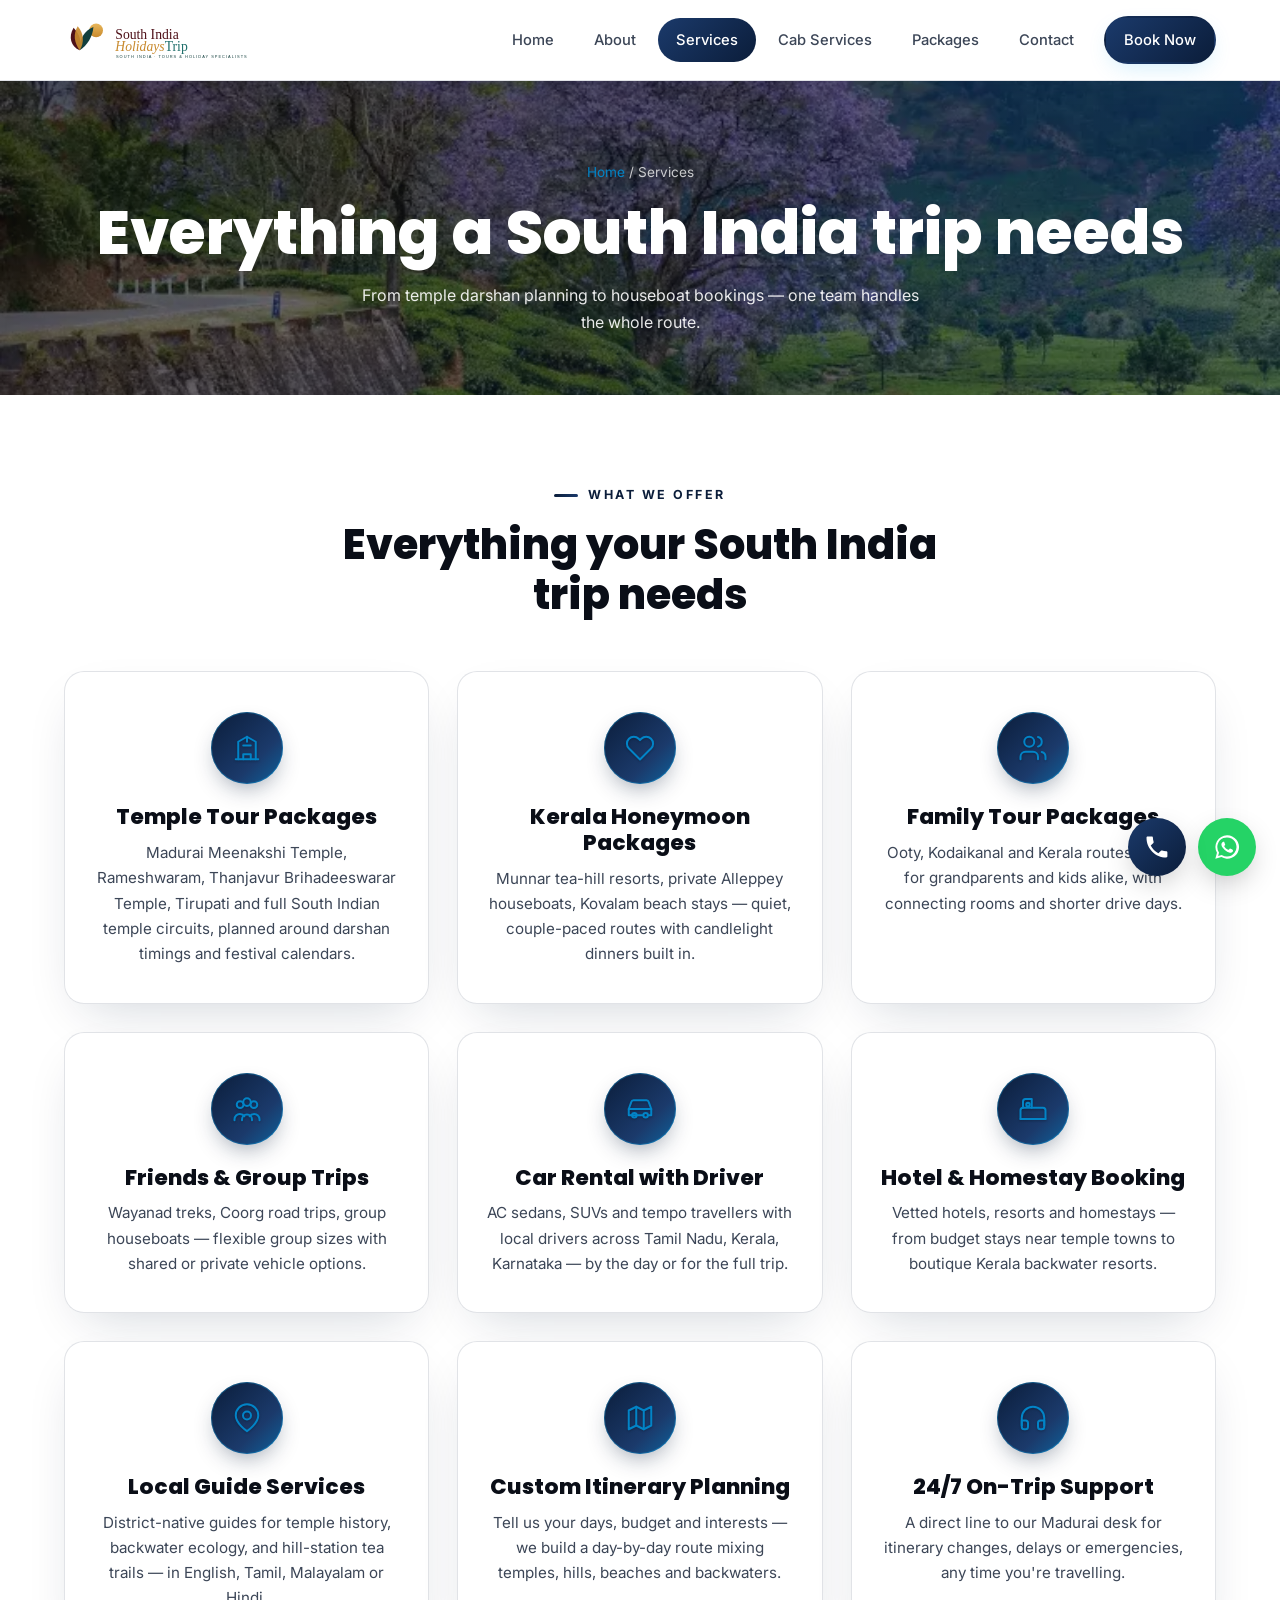
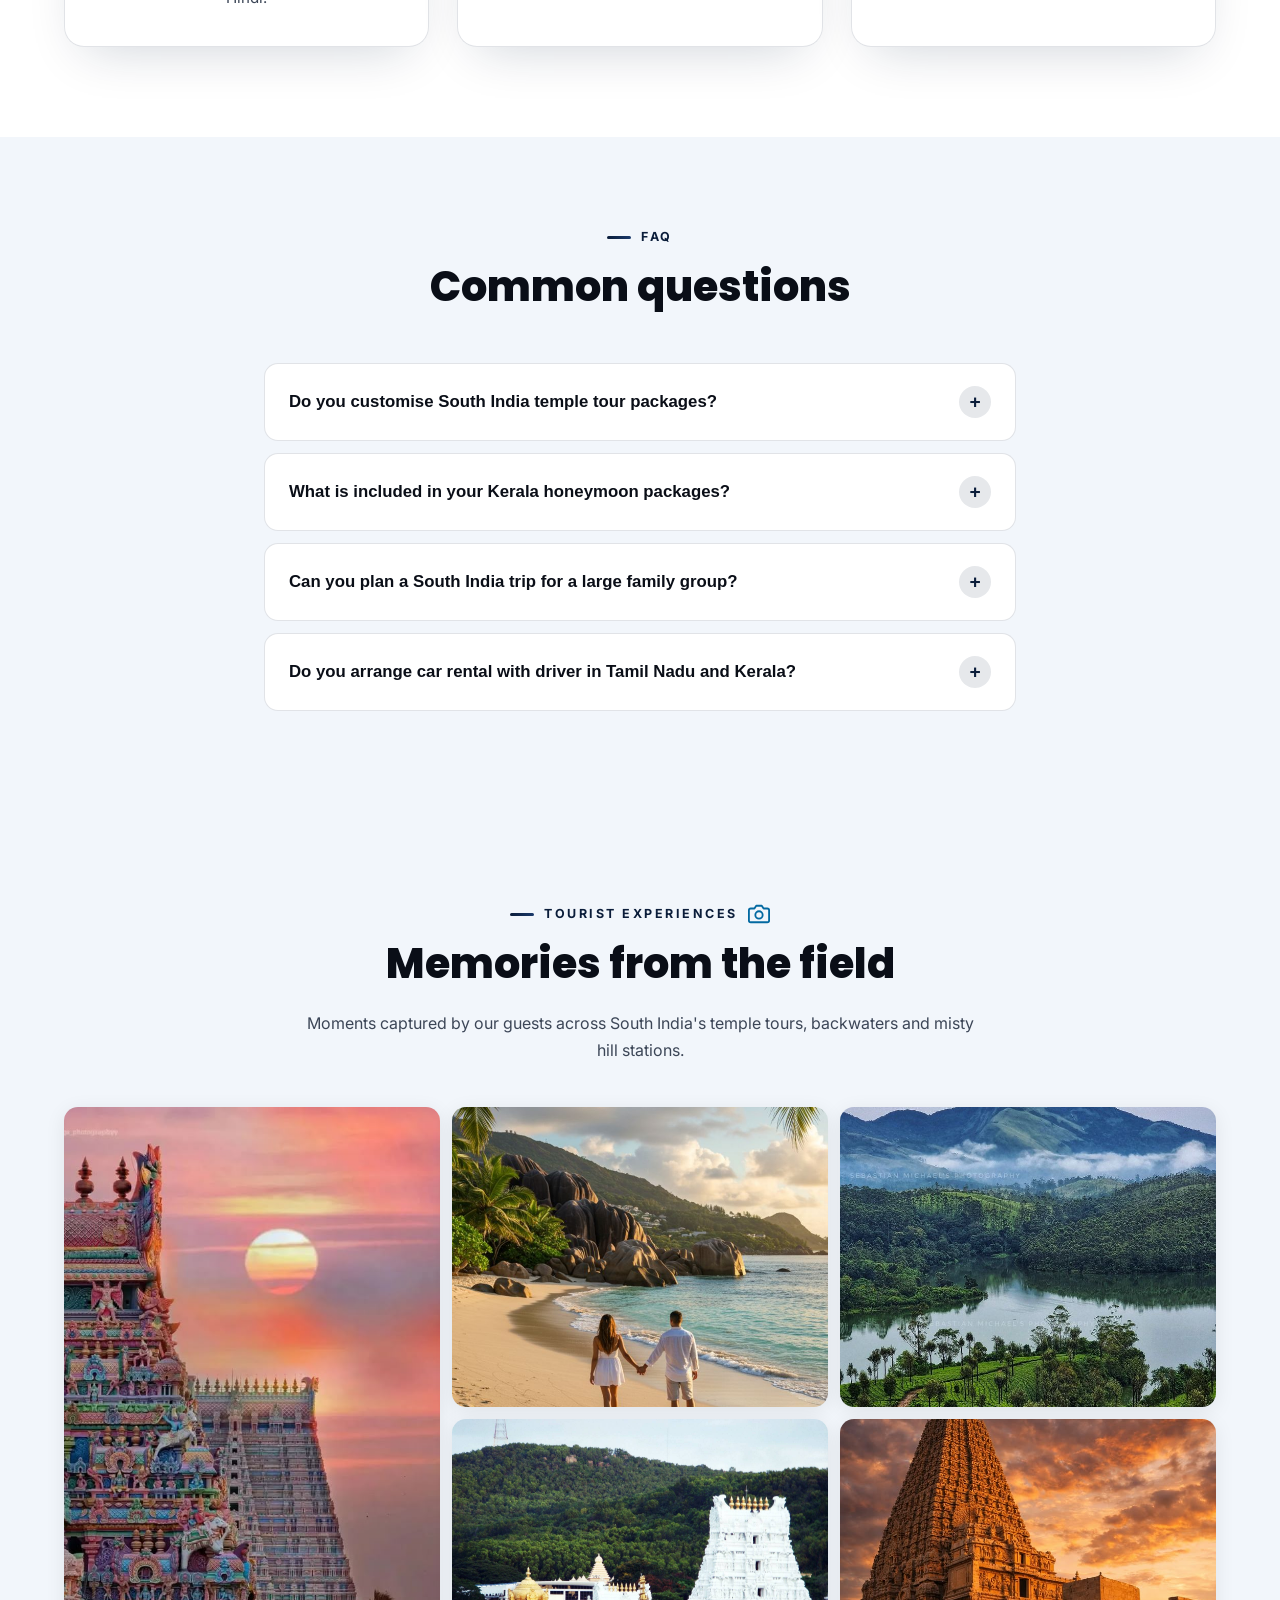
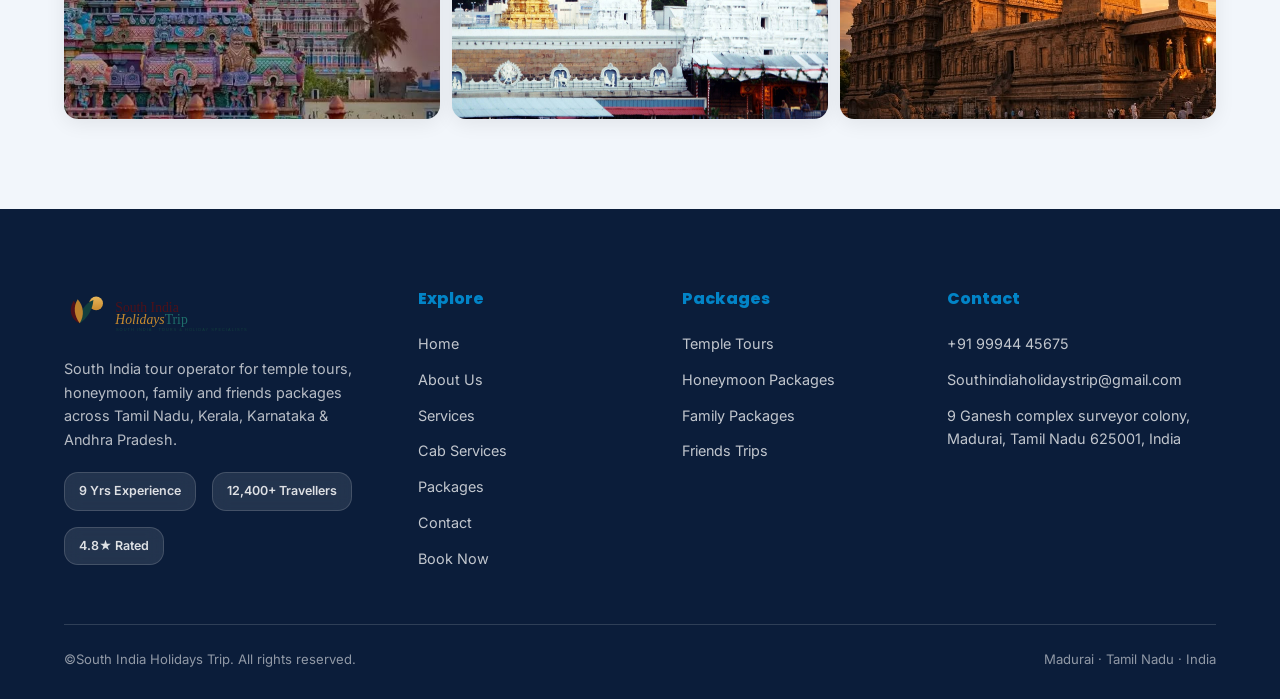
==== commit 3ae733dc: "Update print statement from 'Hello' to 'Goodbye'" ====
--- a/index.html
+++ b/index.html
@@ -4,53 +4,50 @@
 <head>
   <meta charset="UTF-8">
   <meta name="viewport" content="width=device-width, initial-scale=1.0">
-  <title>South India Tour Packages | Tamil Nadu & Kerala Tours – South Trails</title>
+  <title>Services | Temple Tours, Honeymoon & Family Packages – South Trails</title>
   <meta name="description"
-    content="Book South India tour packages with South Trails — temple tours, Kerala honeymoon packages, family & friends trips across Tamil Nadu, Kerala, Karnataka. Madurai, Munnar, Kanyakumari, Ooty, Rameshwaram & more.">
+    content="South Trails services: South Indian temple tour packages, Kerala honeymoon packages, family holidays, friends trips, custom itineraries, car rental with driver and guided tours across Tamil Nadu & Kerala.">
   <meta name="keywords"
-    content="South India tour packages, Tamil Nadu Kerala tour packages, South Indian temple tour, Kerala honeymoon packages, Munnar Ooty Kodaikanal packages, family tour packages South India, friends trip package South India, Madurai Meenakshi temple tour, Rameshwaram Kanyakumari tour, Kerala backwaters houseboat package">
-  <link rel="canonical" href="https://www.Southindiaholidaystrip.com/">
+    content="South India temple tour services, Kerala honeymoon package services, Tamil Nadu family tour services, car rental with driver South India, custom South India itinerary">
+  <link rel="canonical" href="https://www.Southindiaholidaystrip.com/services.html">
   <meta name="robots" content="index, follow">
-
-  <!-- Open Graph -->
   <meta property="og:type" content="website">
-  <meta property="og:site_name" content="South India Holidays Trip">
-  <meta property="og:title" content="South India Tour Packages | Tamil Nadu & Kerala Tours – South Trails">
+  <meta property="og:title" content="South India Travel Services – South Trails Tours">
   <meta property="og:description"
-    content="Temple tours, honeymoon getaways, family & friends packages across Tamil Nadu, Kerala and South India — custom itineraries, local guides, 24/7 support.">
-  <meta property="og:url" content="https://www.Southindiaholidaystrip.com/">
-  <meta property="og:image" content="https://www.Southindiaholidaystrip.com/assets/og-cover.jpg">
-  <meta name="twitter:card" content="summary_large_image">
-
+    content="Temple tours, honeymoon packages, family holidays, friends trips, custom itineraries and guided travel across Tamil Nadu and Kerala.">
+  <meta property="og:url" content="https://www.Southindiaholidaystrip.com/services.html">
   <link rel="preconnect" href="https://fonts.googleapis.com">
   <link
     href="https://fonts.googleapis.com/css2?family=Poppins:wght@700;800&family=Inter:wght@400;500;600;700&display=swap"
     rel="stylesheet">
   <link rel="stylesheet" href="css/style.css">
-
   <script type="application/ld+json">
 {
   "@context": "https://schema.org",
-  "@type": "TravelAgency",
-  "name": "South India Holidays Trip",
-  "url": "https://www.southindiaholidaystrip.com/",
-  "description": "South India tour operator specialising in Tamil Nadu and Kerala temple tours, honeymoon packages, family holidays and friends trips.",
-  "areaServed": ["Tamil Nadu", "Kerala", "Karnataka", "Andhra Pradesh", "Puducherry"],
-  "address": {
-    "@type": "PostalAddress",
-    "streetAddress": "12, Temple Street",
-    "addressLocality": "Madurai",
-    "addressRegion": "Tamil Nadu",
-    "postalCode": "625001",
-    "addressCountry": "IN"
-  },
-  "telephone": "+91-99944-45675",
-  "sameAs": ["https://www.facebook.com/Southindiaholidaystrip", "https://www.instagram.com/Southindiaholidaystrip"]
+  "@type": "FAQPage",
+  "mainEntity": [
+    {"@type":"Question","name":"Do you customise South India temple tour packages?","acceptedAnswer":{"@type":"Answer","text":"Yes. Every temple tour can be adjusted for darshan timings, festival dates, and the specific temples you want to prioritise across Tamil Nadu, Kerala and Andhra Pradesh."}},
+    {"@type":"Question","name":"What is included in your Kerala honeymoon packages?","acceptedAnswer":{"@type":"Answer","text":"Honeymoon packages typically include private houseboat stays in Alleppey, hill resorts in Munnar, candlelight dinners, and a private car with driver throughout Kerala."}},
+    {"@type":"Question","name":"Can you plan a South India trip for a large family group?","acceptedAnswer":{"@type":"Answer","text":"Yes, family packages are planned with connecting rooms, senior-citizen friendly pacing, and vehicles sized for the full group."}},
+    {"@type":"Question","name":"Do you arrange car rental with driver in Tamil Nadu and Kerala?","acceptedAnswer":{"@type":"Answer","text":"Yes, all packages include an AC vehicle with a local driver, and standalone car rental with driver is available even without a full package."}}
+  ]
 }
 </script>
+  <style>
+    .icon-wrap svg {
+      width: 100%;
+      height: 100%;
+      stroke: currentColor;
+      fill: none;
+      stroke-width: 1.6;
+      stroke-linecap: round;
+      stroke-linejoin: round;
+    }
+  </style>
 </head>
 
 <body>
+
 
 
   <div class="cursor-dot"></div>
@@ -63,9 +60,9 @@
         <img src="southindiaholidaystrip-logo.svg" alt="Company Logo">
       </a>
       <nav class="nav-links" id="nav-links">
-        <a href="index.html" class="active">Home</a>
+        <a href="index.html">Home</a>
         <a href="about.html">About</a>
-        <a href="services.html">Services</a>
+        <a href="services.html" class="active">Services</a>
         <a href="cabservices.html">Cab Services</a>
         <a href="packages.html">Packages</a>
         <a href="contact.html">Contact</a>
@@ -75,236 +72,203 @@
     </div>
   </header>
   <div class="nav-backdrop" id="nav-backdrop"></div>
-  <section class="hero-full">
-    <div class="hero-slideshow">
-      <div class="hero-slide active"><img src="images/Meenkshi.webp" alt="Meenakshi Amman Temple, Madurai"
-          loading="eager"></div>
-      <div class="hero-slide"><img src="images/teml3.jpg" alt="South Indian temple architecture" loading="lazy"></div>
-      <div class="hero-slide"><img src="images/temppl.jpg" alt="South Indian temple gopuram" loading="lazy"></div>
-      <div class="hero-slide"><img src="images/kanyakumari.jpg" alt="Coastline at Kanyakumari, Tamil Nadu"
-          loading="lazy"></div>
-    </div>
-    <div class="hero-overlay"></div>
-
-    <div class="hero-clouds">
-      <div class="cloud cloud-1"></div>
-      <div class="cloud cloud-2"></div>
-      <div class="cloud cloud-3"></div>
-    </div>
-
-
-    <div class="hero-content">
-      <p class="eyebrow center" style="color:var(--luxury)">Tamil Nadu · Kerala · South India</p>
-      <h1>Temples, backwaters &amp; hill trails, <span class="accent">curated for you.</span></h1>
-      <p class="lead">From the towering gopurams of Madurai to the palm-fringed backwaters of Alleppey — South Trails
-        builds temple tours, honeymoon escapes, family holidays and friends trips across South India, with local guides
-        who know every step of the route.</p>
-      <div class="hero-actions">
-        <a href="booknow.html" class="btn btn-gold">Plan My Trip <span class="arrow">→</span></a>
-        <a href="packages.html" class="btn btn-ghost-light">View Packages</a>
-      </div>
-      <div class="hero-stats">
-        <div><strong data-count="12400" data-suffix="+">0</strong><span>Travellers guided</span></div>
-        <div><strong data-count="60" data-suffix="+">0</strong><span>South India itineraries</span></div>
-        <div><strong data-count="9" data-suffix=" yrs">0</strong><span>On the ground experience</span></div>
-        <div><strong data-count="4.8" data-decimals="1" data-suffix="/5">0</strong><span>Average trip rating</span>
-        </div>
-      </div>
-    </div>
-
-    <div class="hero-dots">
-      <button class="active" aria-label="Slide 1"></button>
-      <button aria-label="Slide 2"></button>
-      <button aria-label="Slide 3"></button>
-      <button aria-label="Slide 4"></button>
-    </div>
-
-
+
+  <section class="page-hero">
+    <div class="page-hero-bg"><img src="images/munnar.webp" alt="" loading="eager"></div>
+    <div class="page-hero-overlay"></div>
+    <div class="container">
+      <p class="crumb"><a href="index.html">Home</a> / Services</p>
+      <h1>Everything a South India trip needs</h1>
+      <p style="max-width:560px;margin:0 auto;color:rgba(255,255,255,.9)">From temple darshan planning to houseboat
+        bookings — one team handles the whole route.</p>
+    </div>
   </section>
 
-  <section class="section-light">
+  <section class="section-light services-offer">
     <div class="container">
       <div class="section-head">
-        <p class="eyebrow center">Why South Trails</p>
-        <h2>Local roots, honest itineraries</h2>
-        <p>We're based in Madurai and plan every South India trip ourselves — no outsourced call centres, no copy-paste
-          routes.</p>
-      </div>
-      <div class="grid grid-4">
-        <div class="glass-card reveal" data-tilt>
-          <div class="icon-wrap">
-            <svg viewBox="0 0 64 64" fill="none" width="34" height="34">
-              <path d="M32 6l8 10H24l8-10Z" fill="var(--luxury)" />
-              <path d="M14 22h36l-6 10H20l-6-10Z" fill="var(--primary)" />
-              <rect x="10" y="36" width="44" height="20" rx="2" fill="var(--accent)" />
-            </svg>
-          </div>
-          <h3>Temple-first routing</h3>
-          <p>Darshan timings, dress codes and queue-avoidance built into every temple-tour itinerary.</p>
-        </div>
-        <div class="glass-card reveal" data-tilt>
-          <div class="icon-wrap">
-            <svg viewBox="0 0 64 64" fill="none" width="34" height="34">
-              <path d="M8 44c8-14 40-14 48 0" stroke="var(--accent)" stroke-width="4" fill="none" />
-              <circle cx="32" cy="20" r="10" fill="var(--luxury)" />
-            </svg>
-          </div>
-          <h3>Real local guides</h3>
-          <p>Every guide is from the district they take you through — Madurai, Thanjavur, Munnar, Alleppey.</p>
-        </div>
-        <div class="glass-card reveal" data-tilt>
-          <div class="icon-wrap">
-            <svg viewBox="0 0 64 64" fill="none" width="34" height="34">
-              <rect x="10" y="26" width="44" height="26" rx="4" fill="var(--primary-dark)" />
-              <path d="M18 26v-6a14 14 0 0 1 28 0v6" stroke="var(--luxury)" stroke-width="4" fill="none" />
-            </svg>
-          </div>
-          <h3>Transparent pricing</h3>
-          <p>No hidden entry fees or "optional" costs sprung on you mid-trip. What you book is what you pay.</p>
-        </div>
-        <div class="glass-card reveal" data-tilt>
-          <div class="icon-wrap">
-            <svg viewBox="0 0 64 64" fill="none" width="34" height="34">
-              <circle cx="32" cy="32" r="22" fill="var(--secondary)" />
-              <path d="M24 32l6 6 10-12" stroke="#fff" stroke-width="4" fill="none" stroke-linecap="round"
-                stroke-linejoin="round" />
-            </svg>
-          </div>
-          <h3>24/7 trip support</h3>
-          <p>A South India-based number you can call any time you're on the road — not a ticket queue.</p>
-        </div>
+        <p class="eyebrow center">What We Offer</p>
+        <h2>Everything your South India trip needs</h2>
+      </div>
+      <div class="grid grid-3">
+
+        <div class="glass-card reveal" data-tilt>
+          <div class="icon-wrap">
+            <svg viewBox="0 0 24 24" fill="none" stroke="currentColor" stroke-width="1.8" stroke-linecap="round"
+              stroke-linejoin="round">
+              <path d="M3 21h18" />
+              <path d="M5 21V7l7-4 7 4v14" />
+              <path d="M9 21v-4h6v4" />
+              <path d="M9 10h6" />
+              <path d="M12 3v4" />
+            </svg>
+          </div>
+          <h3>Temple Tour Packages</h3>
+          <p>Madurai Meenakshi Temple, Rameshwaram, Thanjavur Brihadeeswarar Temple, Tirupati and full South Indian
+            temple circuits, planned around darshan timings and festival calendars.</p>
+        </div>
+
+        <div class="glass-card reveal" data-tilt>
+          <div class="icon-wrap">
+            <svg viewBox="0 0 24 24" fill="none" stroke="currentColor" stroke-width="1.8" stroke-linecap="round"
+              stroke-linejoin="round">
+              <path
+                d="M20.84 4.61a5.5 5.5 0 0 0-7.78 0L12 5.67l-1.06-1.06a5.5 5.5 0 0 0-7.78 7.78l1.06 1.06L12 21.23l7.78-7.78 1.06-1.06a5.5 5.5 0 0 0 0-7.78z" />
+            </svg>
+          </div>
+          <h3>Kerala Honeymoon Packages</h3>
+          <p>Munnar tea-hill resorts, private Alleppey houseboats, Kovalam beach stays — quiet, couple-paced routes with
+            candlelight dinners built in.</p>
+        </div>
+
+        <div class="glass-card reveal" data-tilt>
+          <div class="icon-wrap">
+            <svg viewBox="0 0 24 24" fill="none" stroke="currentColor" stroke-width="1.8" stroke-linecap="round"
+              stroke-linejoin="round">
+              <path d="M16 21v-2a4 4 0 0 0-4-4H6a4 4 0 0 0-4 4v2" />
+              <circle cx="9" cy="7" r="4" />
+              <path d="M22 21v-2a4 4 0 0 0-3-3.87" />
+              <path d="M16 3.13a4 4 0 0 1 0 7.75" />
+            </svg>
+          </div>
+          <h3>Family Tour Packages</h3>
+          <p>Ooty, Kodaikanal and Kerala routes paced for grandparents and kids alike, with connecting rooms and shorter
+            drive days.</p>
+        </div>
+
+        <div class="glass-card reveal" data-tilt>
+          <div class="icon-wrap">
+            <svg viewBox="0 0 24 24" fill="none" stroke="currentColor" stroke-width="1.7" stroke-linecap="round"
+              stroke-linejoin="round">
+              <circle cx="6.5" cy="8.5" r="2.7" />
+              <circle cx="17.5" cy="8.5" r="2.7" />
+              <circle cx="12" cy="6.5" r="3" />
+              <path d="M2 21v-.8a4.3 4.3 0 0 1 4.3-4.3h0a4.3 4.3 0 0 1 3.6 1.95" />
+              <path d="M22 21v-.8a4.3 4.3 0 0 0-4.3-4.3h0a4.3 4.3 0 0 0-3.6 1.95" />
+              <path d="M8 21v-.6a4 4 0 0 1 8 0v.6" />
+            </svg>
+          </div>
+          <h3>Friends &amp; Group Trips</h3>
+          <p>Wayanad treks, Coorg road trips, group houseboats — flexible group sizes with shared or private vehicle
+            options.</p>
+        </div>
+
+        <div class="glass-card reveal" data-tilt>
+          <div class="icon-wrap">
+            <svg viewBox="0 0 24 24" fill="none" stroke="currentColor" stroke-width="1.8" stroke-linecap="round"
+              stroke-linejoin="round">
+              <path d="M5 17h-2v-5l2-5.5A2 2 0 0 1 6.86 5h10.28a2 2 0 0 1 1.86 1.5L21 12v5h-2" />
+              <path d="M5 17h9" />
+              <path d="M3 12h18" />
+              <circle cx="7.5" cy="17" r="1.8" />
+              <circle cx="16.5" cy="17" r="1.8" />
+            </svg>
+          </div>
+          <h3>Car Rental with Driver</h3>
+          <p>AC sedans, SUVs and tempo travellers with local drivers across Tamil Nadu, Kerala, Karnataka — by the day
+            or for the full trip.</p>
+        </div>
+
+        <div class="glass-card reveal" data-tilt>
+          <div class="icon-wrap">
+            <svg viewBox="0 0 24 24" fill="none" stroke="currentColor" stroke-width="1.8" stroke-linecap="round"
+              stroke-linejoin="round">
+              <path d="M2 20v-7a2 2 0 0 1 2-2h16a2 2 0 0 1 2 2v7" />
+              <path d="M2 20h20" />
+              <path d="M4 11V6a2 2 0 0 1 2-2h5v7" />
+              <circle cx="8" cy="8.5" r="1.4" />
+            </svg>
+          </div>
+          <h3>Hotel &amp; Homestay Booking</h3>
+          <p>Vetted hotels, resorts and homestays — from budget stays near temple towns to boutique Kerala backwater
+            resorts.</p>
+        </div>
+
+        <div class="glass-card reveal" data-tilt>
+          <div class="icon-wrap">
+            <svg viewBox="0 0 24 24" fill="none" stroke="currentColor" stroke-width="1.8" stroke-linecap="round"
+              stroke-linejoin="round">
+              <path d="M21 10c0 6.5-9 12.5-9 12.5S3 16.5 3 10a9 9 0 0 1 18 0z" />
+              <circle cx="12" cy="10" r="3.2" />
+            </svg>
+          </div>
+          <h3>Local Guide Services</h3>
+          <p>District-native guides for temple history, backwater ecology, and hill-station tea trails — in English,
+            Tamil, Malayalam or Hindi.</p>
+        </div>
+
+        <div class="glass-card reveal" data-tilt>
+          <div class="icon-wrap">
+            <svg viewBox="0 0 24 24" fill="none" stroke="currentColor" stroke-width="1.8" stroke-linecap="round"
+              stroke-linejoin="round">
+              <polygon points="3 6 9 3 15 6 21 3 21 18 15 21 9 18 3 21" />
+              <path d="M9 3v15" />
+              <path d="M15 6v15" />
+            </svg>
+          </div>
+          <h3>Custom Itinerary Planning</h3>
+          <p>Tell us your days, budget and interests — we build a day-by-day route mixing temples, hills, beaches and
+            backwaters.</p>
+        </div>
+
+        <div class="glass-card reveal" data-tilt>
+          <div class="icon-wrap">
+            <svg viewBox="0 0 24 24" fill="none" stroke="currentColor" stroke-width="1.8" stroke-linecap="round"
+              stroke-linejoin="round">
+              <path d="M3 18v-6a9 9 0 0 1 18 0v6" />
+              <path d="M21 19a2 2 0 0 1-2 2h-1a2 2 0 0 1-2-2v-3a2 2 0 0 1 2-2h3z" />
+              <path d="M3 19a2 2 0 0 0 2 2h1a2 2 0 0 0 2-2v-3a2 2 0 0 0-2-2H3z" />
+            </svg>
+          </div>
+          <h3>24/7 On-Trip Support</h3>
+          <p>A direct line to our Madurai desk for itinerary changes, delays or emergencies, any time you're travelling.
+          </p>
+        </div>
+
       </div>
     </div>
   </section>
 
   <section class="section-muted">
-    <div class="container">
+    <div class="container" style="max-width:800px">
       <div class="section-head">
-        <p class="eyebrow center">Popular Destinations</p>
-        <h2>Where South Trails takes you</h2>
-        <p>Tamil Nadu, Kerala and beyond — temple towns, tea hills, and quiet backwaters.</p>
-      </div>
-      <div class="grid grid-3">
-
-        <a href="packages.html?filter=temple#packages" class="place-card-link">
-          <div class="place-card reveal">
-            <div class="art">
-              <img src="images/madurai.avif" alt="Meenakshi Amman Temple, Madurai, Tamil Nadu" loading="lazy">
-            </div>
-            <div class="body">
-              <span class="tag">Temple Town</span>
-              <h3>Madurai, Tamil Nadu</h3>
-              <p>Home of the Meenakshi Amman Temple and the beating heart of every South Trails temple circuit.</p>
-            </div>
-          </div>
-        </a>
-
-        <a href="packages.html?filter=honeymoon#packages" class="place-card-link">
-          <div class="place-card reveal">
-            <div class="art">
-              <img src="images/allapey.jpg" alt="Houseboat on the backwaters of Alleppey, Kerala" loading="lazy">
-            </div>
-            <div class="body">
-              <span class="tag">Backwaters</span>
-              <h3>Alleppey, Kerala</h3>
-              <p>Houseboat cruises through palm-lined canals — the signature Kerala backwaters experience.</p>
-            </div>
-          </div>
-        </a>
-
-        <a href="packages.html?filter=honeymoon#packages" class="place-card-link">
-          <div class="place-card reveal">
-            <div class="art">
-              <img src="images/munnar.webp" alt="Tea estates in the hills of Munnar, Kerala" loading="lazy">
-            </div>
-            <div class="body">
-              <span class="tag">Hill Station</span>
-              <h3>Munnar, Kerala</h3>
-              <p>Rolling tea estates and misty peaks — a favourite for honeymoon and family hill escapes.</p>
-            </div>
-          </div>
-        </a>
-
-        <a href="packages.html?filter=temple#packages" class="place-card-link">
-          <div class="place-card reveal">
-            <div class="art">
-              <img src="images/kanyakumari.jpg" alt="Coastline at Kanyakumari, where three seas meet, Tamil Nadu"
-                loading="lazy">
-            </div>
-            <div class="body">
-              <span class="tag">Coastal Point</span>
-              <h3>Kanyakumari, Tamil Nadu</h3>
-              <p>The southernmost tip of India, where the Arabian Sea, Bay of Bengal and Indian Ocean meet.</p>
-            </div>
-          </div>
-        </a>
-
-        <a href="packages.html?filter=family#packages" class="place-card-link">
-          <div class="place-card reveal">
-            <div class="art">
-              <img src="images/ooty.webp" alt="Rolling green hills of Ooty in the Nilgiris, Tamil Nadu" loading="lazy">
-            </div>
-            <div class="body">
-              <span class="tag">Hill Station</span>
-              <h3>Ooty, Tamil Nadu</h3>
-              <p>The Nilgiri "Queen of Hill Stations" — toy train rides, botanical gardens and cool pine air.</p>
-            </div>
-          </div>
-        </a>
-
-        <a href="packages.html?filter=temple#packages" class="place-card-link">
-          <div class="place-card reveal">
-            <div class="art">
-              <img src="images/rameswaram.jpg" alt="Ramanathaswamy Temple corridor in Rameshwaram, Tamil Nadu"
-                loading="lazy">
-            </div>
-            <div class="body">
-              <span class="tag">Temple Trail</span>
-              <h3>Rameshwaram, Tamil Nadu</h3>
-              <p>The Ramanathaswamy Temple's corridor of a thousand pillars, on an island linked by the Pamban Bridge.
-              </p>
-            </div>
-          </div>
-        </a>
-
-      </div>
-    </div>
-  </section>
-
-  <section class="section-gradient">
-    <div class="container">
-      <div class="section-head">
-        <p class="eyebrow center" style="color:var(--luxury)">Trip Styles</p>
-        <h2 style="color:#fff">A package for every kind of journey</h2>
-      </div>
-      <div class="grid grid-4">
-        <div class="glass-card reveal" data-tilt>
-          <div class="icon-wrap"><img src="images/Trivandrum.jpg" alt="Temple Tours"
-              style="width:100%;height:100%;object-fit:cover;border-radius:16px"></div>
-          <h3>Temple Tours</h3>
-          <p>Madurai, Rameshwaram, Thanjavur, Tirupati &amp; the great Dravidian temple circuits.</p>
-        </div>
-        <div class="glass-card reveal" data-tilt>
-          <div class="icon-wrap"><img src="images/ooty.webp" alt="Honeymoon Packages"
-              style="width:100%;height:100%;object-fit:cover;border-radius:16px"></div>
-          <h3>Honeymoon Packages</h3>
-          <p>Munnar tea hills, Alleppey houseboats, Kovalam beaches — private and unhurried.</p>
-        </div>
-        <div class="glass-card reveal" data-tilt>
-          <div class="icon-wrap"><img src="images/mun1.jpg" alt="Family Holidays"
-              style="width:100%;height:100%;object-fit:cover;border-radius:16px"></div>
-          <h3>Family Holidays</h3>
-          <p>Comfortable pacing, kid-friendly stops, and rooms that keep everyone together.</p>
-        </div>
-        <div class="glass-card reveal" data-tilt>
-          <div class="icon-wrap"><img src="images/nil.jpg" alt="Friends Trips"
-              style="width:100%;height:100%;object-fit:cover;border-radius:16px"></div>
-          <h3>Friends Trips</h3>
-          <p>Trekking in Wayanad, road trips through the Nilgiris, group houseboats on the backwaters.</p>
-        </div>
-      </div>
-      <div class="center" style="margin-top:38px">
-        <a href="packages.html" class="btn btn-gold">See All Packages <span class="arrow">→</span></a>
+        <p class="eyebrow center">FAQ</p>
+        <h2>Common questions</h2>
+      </div>
+
+      <div class="faq-list">
+        <div class="accordion-item">
+          <button aria-expanded="false">Do you customise South India temple tour packages?<span
+              class="plus">+</span></button>
+          <div class="panel">
+            <p>Yes. Every temple tour can be adjusted for darshan timings, festival dates, and the specific temples you
+              want to prioritise across Tamil Nadu, Kerala and Andhra Pradesh.</p>
+          </div>
+        </div>
+        <div class="accordion-item">
+          <button aria-expanded="false">What is included in your Kerala honeymoon packages?<span
+              class="plus">+</span></button>
+          <div class="panel">
+            <p>Honeymoon packages typically include private houseboat stays in Alleppey, hill resorts in Munnar,
+              candlelight dinners, and a private car with driver throughout Kerala.</p>
+          </div>
+        </div>
+        <div class="accordion-item">
+          <button aria-expanded="false">Can you plan a South India trip for a large family group?<span
+              class="plus">+</span></button>
+          <div class="panel">
+            <p>Yes, family packages are planned with connecting rooms, senior-citizen friendly pacing, and vehicles
+              sized for the full group.</p>
+          </div>
+        </div>
+        <div class="accordion-item">
+          <button aria-expanded="false">Do you arrange car rental with driver in Tamil Nadu and Kerala?<span
+              class="plus">+</span></button>
+          <div class="panel">
+            <p>Yes, all packages include an AC vehicle with a local driver, and standalone car rental with driver is
+              available even without a full package.</p>
+          </div>
+        </div>
       </div>
     </div>
   </section>
@@ -318,71 +282,71 @@
       </div>
       <div class="page-gallery">
         <div class="gallery-item" data-icon="temple">
-          <img src="images/Meenkshi.webp" alt="Madurai Meenakshi Temple Tour" loading="lazy">
+          <img src="images/teml3.jpg" alt="South Indian Temple Architecture" loading="lazy">
           <div class="gallery-caption">
             <div class="caption-header">
               <span class="caption-icon" aria-hidden="true"></span>
-              <span class="caption-title">Madurai Meenakshi Temple Tour</span>
-            </div>
-            <p class="caption-experience">The intricate carvings and vibrant colors were beyond our imagination!</p>
+              <span class="caption-title">Temple Architecture</span>
+            </div>
+            <p class="caption-experience">Every temple we visited told a story of centuries-old devotion.</p>
             <div class="caption-footer">
-              <span class="caption-author">— Anitha K.</span>
+              <span class="caption-author">— Lakshmi V.</span>
               <span class="caption-stars" aria-label="5 out of 5 stars">★★★★★</span>
             </div>
           </div>
         </div>
-        <div class="gallery-item" data-icon="backwater">
-          <img src="images/allapey.jpg" alt="Alleppey Backwaters Houseboat" loading="lazy">
+        <div class="gallery-item" data-icon="romance">
+          <img src="images/honey.jpg" alt="Honeymoon Tour Experiences" loading="lazy">
           <div class="gallery-caption">
             <div class="caption-header">
               <span class="caption-icon" aria-hidden="true"></span>
-              <span class="caption-title">Alleppey Houseboat Cruise</span>
-            </div>
-            <p class="caption-experience">Waking up on the backwaters was the most peaceful morning of our lives.</p>
+              <span class="caption-title">Honeymoon Getaways</span>
+            </div>
+            <p class="caption-experience">The private houseboat and candlelight dinner were absolutely romantic.</p>
             <div class="caption-footer">
-              <span class="caption-author">— Rajesh &amp; Meena</span>
+              <span class="caption-author">— Arun &amp; Divya</span>
               <span class="caption-stars" aria-label="5 out of 5 stars">★★★★★</span>
             </div>
           </div>
         </div>
-        <div class="gallery-item" data-icon="hills">
-          <img src="images/munnar.webp" alt="Munnar Tea Estates" loading="lazy">
+        <div class="gallery-item" data-icon="family">
+          <img src="images/mun1.jpg" alt="Munnar Family Stays" loading="lazy">
           <div class="gallery-caption">
             <div class="caption-header">
               <span class="caption-icon" aria-hidden="true"></span>
-              <span class="caption-title">Munnar Tea Plantations</span>
-            </div>
-            <p class="caption-experience">Endless green hills and fresh mountain air made this trip unforgettable.</p>
+              <span class="caption-title">Munnar Family Stays</span>
+            </div>
+            <p class="caption-experience">Our kids loved the nature walks and the elephant sightings!</p>
             <div class="caption-footer">
-              <span class="caption-author">— Vikram S.</span>
+              <span class="caption-author">— Sharma Family</span>
               <span class="caption-stars" aria-label="5 out of 5 stars">★★★★★</span>
             </div>
           </div>
         </div>
-        <div class="gallery-item" data-icon="coast">
-          <img src="images/kanyakumari.jpg" alt="Kanyakumari Coastline" loading="lazy">
+        <div class="gallery-item" data-icon="spiritual">
+          <img src="images/thirupathi.jpg" alt="Tirupati Special Darshan" loading="lazy">
           <div class="gallery-caption">
             <div class="caption-header">
               <span class="caption-icon" aria-hidden="true"></span>
-              <span class="caption-title">Kanyakumari Coastline</span>
-            </div>
-            <p class="caption-experience">Watching the sunrise at the tip of India was a once-in-a-lifetime moment.</p>
+              <span class="caption-title">Tirupati Special Darshan</span>
+            </div>
+            <p class="caption-experience">Hassle-free darshan arranged perfectly — truly a blessed experience.</p>
             <div class="caption-footer">
-              <span class="caption-author">— Deepa R.</span>
-              <span class="caption-stars" aria-label="4 out of 5 stars">★★★★☆</span>
-            </div>
-          </div>
-        </div>
-        <div class="gallery-item" data-icon="hills">
-          <img src="images/ooty.webp" alt="Ooty Hills" loading="lazy">
+              <span class="caption-author">— Ramya S.</span>
+              <span class="caption-stars" aria-label="5 out of 5 stars">★★★★★</span>
+            </div>
+          </div>
+        </div>
+        <div class="gallery-item" data-icon="heritage">
+          <img src="images/peruvuda.jpg" alt="Chola Temple Heritage Tour" loading="lazy">
           <div class="gallery-caption">
             <div class="caption-header">
               <span class="caption-icon" aria-hidden="true"></span>
-              <span class="caption-title">Ooty Hills &amp; Lake</span>
-            </div>
-            <p class="caption-experience">The toy train ride through the Nilgiris was magical for our entire family!</p>
+              <span class="caption-title">Chola Temple Heritage Tour</span>
+            </div>
+            <p class="caption-experience">A journey through history that every Indian must experience once.</p>
             <div class="caption-footer">
-              <span class="caption-author">— Suresh Family</span>
+              <span class="caption-author">— Prof. Venkat</span>
               <span class="caption-stars" aria-label="5 out of 5 stars">★★★★★</span>
             </div>
           </div>
@@ -390,7 +354,17 @@
       </div>
     </div>
   </section>
-
+  <script type="application/ld+json">
+{
+  "@context": "https://schema.org",
+  "@type": "BreadcrumbList",
+  "itemListElement": [
+    {"@type": "ListItem", "position": 1, "name": "Home", "item": "https://www.southindiaholidaystrip.com/"},
+    {"@type": "ListItem", "position": 2, "name": "Packages", "item": "https://www.southindiaholidaystrip.com/packages/"},
+    {"@type": "ListItem", "position": 3, "name": "Madurai Tour Package", "item": "https://www.southindiaholidaystrip.com/madurai-tour-packages/"}
+  ]
+}
+</script>
   <footer class="site-footer">
     <div class="container">
       <div class="footer-grid">
@@ -408,7 +382,7 @@
           <h4>Explore</h4>
           <a href="index.html">Home</a>
           <a href="about.html">About Us</a>
-          <a href="services.html">Services</a>
+          <a href="services.html" class="active">Services</a>
           <a href="cabservices.html">Cab Services</a>
           <a href="packages.html">Packages</a>
           <a href="contact.html">Contact</a>
@@ -425,7 +399,7 @@
           <h4>Contact</h4>
           <a href="tel:+919994445675">+91 99944 45675</a>
           <a href="mailto:Southindiaholidaystrip@gmail.com">Southindiaholidaystrip@gmail.com</a>
-          <a href="contact.html">12, Temple Street, Madurai, TN</a>
+          <a href="contact.html">9 Ganesh complex surveyor colony, Madurai, Tamil Nadu 625001, India</a>
         </div>
       </div>
       <div class="footer-bottom">
@@ -457,4 +431,4 @@
   <script src="js/main.js"></script>
 </body>
 
-</html>+</html>
--- a/css/style.css
+++ b/css/style.css
@@ -4,30 +4,31 @@
    ========================================================= */
 
 :root {
-  --primary: #2C3E6B;
-  --primary-dark: #1B2A4A;
-  --secondary: #1B2A4A;
-  --accent: #2C3E6B;
-  --highlight: #FB923C;
-  --luxury: #FBBF24;
+  /* Navy / Black / White / Sky-blue system — no off-palette accents */
+  --primary: #1B3A6B;
+  --primary-dark: #0B1D3A;
+  --secondary: #0B1D3A;
+  --accent: #0EA5E9;
+  --highlight: #38BDF8;
+  --luxury: #0284C7;
   --bg: #FFFFFF;
-  --bg-section: #F4F6FA;
+  --bg-section: #F2F6FB;
   --card-bg: rgba(255, 255, 255, 0.97);
-  --text: #0A0A0A;
-  --text-soft: #3A3A3A;
-  --border: rgba(10, 10, 10, 0.10);
-  --hover-glow: rgba(27, 42, 74, 0.22);
-  --glass: rgba(255, 255, 255, 0.82);
+  --text: #0A0E17;
+  --text-soft: #3C4657;
+  --border: rgba(11, 29, 58, 0.12);
+  --hover-glow: rgba(14, 165, 233, 0.24);
+  --glass: rgba(255, 255, 255, 0.84);
   --glass-border: rgba(255, 255, 255, 0.5);
 
   --display: "Poppins", "Segoe UI", sans-serif;
   --body: "Inter", "Segoe UI", sans-serif;
 
-  --radius: 0px;
-  --radius-sm: 0px;
+  --radius: 20px;
+  --radius-sm: 14px;
   --radius-pill: 999px;
-  --shadow: 0 20px 50px -20px rgba(10, 10, 10, 0.18);
-  --shadow-soft: 0 8px 30px -12px rgba(10, 10, 10, 0.14);
+  --shadow: 0 20px 50px -20px rgba(11, 29, 58, 0.20);
+  --shadow-soft: 0 8px 30px -12px rgba(11, 29, 58, 0.16);
   --shadow-glow: 0 0 40px var(--hover-glow);
 
   --container: 1200px;
@@ -198,13 +199,13 @@
 }
 
 .btn-gold {
-  background: linear-gradient(135deg, var(--luxury), var(--highlight));
-  color: var(--text);
+  background: var(--luxury);
+  color: #fff;
 }
 
 .btn-gold:hover {
   transform: translateY(-3px);
-  box-shadow: 0 12px 30px -10px rgba(251, 191, 36, 0.5);
+  box-shadow: 0 12px 30px -10px rgba(14, 165, 233, 0.5);
 }
 
 .btn-outline {
@@ -520,7 +521,7 @@
 .hero-overlay {
   position: absolute;
   inset: 0;
-  background: linear-gradient(135deg, rgba(10, 10, 10, 0.6) 0%, rgba(27, 42, 74, 0.5) 50%, rgba(10, 10, 10, 0.55) 100%);
+  background: linear-gradient(135deg, rgba(10, 10, 10, 0.6) 0%, rgba(11, 29, 58, 0.5) 50%, rgba(10, 10, 10, 0.55) 100%);
   z-index: 1;
 }
 
@@ -798,7 +799,7 @@
 .glass-card:hover {
   transform: translateY(-8px);
   box-shadow: var(--shadow-glow);
-  border-color: rgba(27, 42, 74, 0.3);
+  border-color: rgba(11, 29, 58, 0.3);
 }
 
 .glass-card:hover::before {
@@ -812,8 +813,8 @@
   display: flex;
   align-items: center;
   justify-content: center;
-  background: linear-gradient(135deg, rgba(27, 42, 74, 0.12), rgba(44, 62, 107, 0.08));
-  border-radius: 0px;
+  background: linear-gradient(135deg, rgba(27, 58, 107, 0.12), rgba(14, 165, 233, 0.10));
+  border-radius: 16px;
   font-size: 1.8rem;
   transition: transform 0.4s ease;
 }
@@ -906,7 +907,7 @@
   letter-spacing: 1px;
   text-transform: uppercase;
   color: var(--primary-dark);
-  background: rgba(27, 42, 74, 0.1);
+  background: rgba(11, 29, 58, 0.1);
   padding: 5px 12px;
   border-radius: var(--radius-pill);
   margin-bottom: 12px;
@@ -979,8 +980,8 @@
   position: absolute;
   top: 16px;
   right: 16px;
-  background: linear-gradient(135deg, var(--luxury), var(--highlight));
-  color: var(--text);
+  background: var(--luxury);
+  color: #fff;
   font-weight: 700;
   font-size: 0.85rem;
   padding: 8px 16px;
@@ -1065,7 +1066,7 @@
   }
 
   50% {
-    box-shadow: var(--shadow), 0 0 0 4px rgba(251, 191, 36, 0.15);
+    box-shadow: var(--shadow), 0 0 0 4px rgba(14, 165, 233, 0.15);
   }
 }
 
@@ -1121,7 +1122,7 @@
 .page-hero-overlay {
   position: absolute;
   inset: 0;
-  background: linear-gradient(135deg, rgba(10, 10, 10, 0.65), rgba(27, 42, 74, 0.5));
+  background: linear-gradient(135deg, rgba(10, 10, 10, 0.65), rgba(11, 29, 58, 0.5));
   z-index: 1;
 }
 
@@ -1338,7 +1339,7 @@
   width: 32px;
   height: 32px;
   border-radius: 50%;
-  background: rgba(27, 42, 74, 0.1);
+  background: rgba(11, 29, 58, 0.1);
   display: flex;
   align-items: center;
   justify-content: center;
@@ -2673,7 +2674,7 @@
   display: block;
   font-size: 0.95rem;
   font-weight: 700;
-  color: #d4af37;
+  color: goldenrod;
   margin-bottom: 6px;
   letter-spacing: 0.5px;
 }
@@ -2696,7 +2697,7 @@
 }
 
 .page-gallery .gallery-item .gallery-caption .caption-stars {
-  color: #d4af37;
+  color: #0284C7;
   margin-left: 4px;
 }
 
@@ -2771,7 +2772,7 @@
   width: 22px;
   height: 22px;
   flex-shrink: 0;
-  background: url("data:image/svg+xml,%3Csvg xmlns='http://www.w3.org/2000/svg' viewBox='0 0 24 24' fill='none' stroke='%23b8860b' stroke-width='2' stroke-linecap='round' stroke-linejoin='round'%3E%3Cpath d='M23 19a2 2 0 0 1-2 2H3a2 2 0 0 1-2-2V8a2 2 0 0 1 2-2h4l2-3h6l2 3h4a2 2 0 0 1 2 2z'/%3E%3Ccircle cx='12' cy='13' r='4'/%3E%3C/svg%3E") center / contain no-repeat;
+  background: url("data:image/svg+xml,%3Csvg xmlns='http://www.w3.org/2000/svg' viewBox='0 0 24 24' fill='none' stroke='%230369A1' stroke-width='2' stroke-linecap='round' stroke-linejoin='round'%3E%3Cpath d='M23 19a2 2 0 0 1-2 2H3a2 2 0 0 1-2-2V8a2 2 0 0 1 2-2h4l2-3h6l2 3h4a2 2 0 0 1 2 2z'/%3E%3Ccircle cx='12' cy='13' r='4'/%3E%3C/svg%3E") center / contain no-repeat;
 }
 
 .tourist-experiences .page-gallery {
@@ -2808,8 +2809,8 @@
   display: flex;
   align-items: center;
   justify-content: center;
-  background-color: rgba(212, 175, 55, 0.18);
-  border: 1.5px solid rgba(212, 175, 55, 0.45);
+  background-color: rgba(14, 165, 233, 0.18);
+  border: 1.5px solid rgba(14, 165, 233, 0.45);
   box-shadow: 0 2px 8px rgba(0, 0, 0, 0.15);
   background-position: center;
   background-repeat: no-repeat;
@@ -2817,58 +2818,58 @@
 }
 
 .tourist-experiences .page-gallery .gallery-item[data-icon="temple"] .caption-icon {
-  background-color: rgba(212, 175, 55, 0.18);
-  background-image: url("data:image/svg+xml,%3Csvg xmlns='http://www.w3.org/2000/svg' viewBox='0 0 24 24' fill='none' stroke='%23d4af37' stroke-width='2' stroke-linecap='round' stroke-linejoin='round'%3E%3Cpath d='M3 21h18'/%3E%3Cpath d='M5 21V7l7-4 7 4v14'/%3E%3Cpath d='M9 21v-4h6v4'/%3E%3Cpath d='M9 10h6'/%3E%3C/svg%3E");
+  background-color: rgba(14, 165, 233, 0.18);
+  background-image: url("data:image/svg+xml,%3Csvg xmlns='http://www.w3.org/2000/svg' viewBox='0 0 24 24' fill='none' stroke='%230284C7' stroke-width='2' stroke-linecap='round' stroke-linejoin='round'%3E%3Cpath d='M3 21h18'/%3E%3Cpath d='M5 21V7l7-4 7 4v14'/%3E%3Cpath d='M9 21v-4h6v4'/%3E%3Cpath d='M9 10h6'/%3E%3C/svg%3E");
 }
 
 .tourist-experiences .page-gallery .gallery-item[data-icon="palace"] .caption-icon {
-  background-color: rgba(212, 175, 55, 0.18);
-  background-image: url("data:image/svg+xml,%3Csvg xmlns='http://www.w3.org/2000/svg' viewBox='0 0 24 24' fill='none' stroke='%23d4af37' stroke-width='2' stroke-linecap='round' stroke-linejoin='round'%3E%3Cpath d='M3 21h18'/%3E%3Cpath d='M6 21V9l6-5 6 5v12'/%3E%3Cpath d='M9 21v-6h6v6'/%3E%3Cpath d='M9 9h6'/%3E%3C/svg%3E");
+  background-color: rgba(14, 165, 233, 0.18);
+  background-image: url("data:image/svg+xml,%3Csvg xmlns='http://www.w3.org/2000/svg' viewBox='0 0 24 24' fill='none' stroke='%230284C7' stroke-width='2' stroke-linecap='round' stroke-linejoin='round'%3E%3Cpath d='M3 21h18'/%3E%3Cpath d='M6 21V9l6-5 6 5v12'/%3E%3Cpath d='M9 21v-6h6v6'/%3E%3Cpath d='M9 9h6'/%3E%3C/svg%3E");
 }
 
 .tourist-experiences .page-gallery .gallery-item[data-icon="backwater"] .caption-icon {
-  background-color: rgba(212, 175, 55, 0.18);
-  background-image: url("data:image/svg+xml,%3Csvg xmlns='http://www.w3.org/2000/svg' viewBox='0 0 24 24' fill='none' stroke='%23d4af37' stroke-width='2' stroke-linecap='round' stroke-linejoin='round'%3E%3Cpath d='M2 12c2-1 4-1 6 0s4 1 6 0 4-1 6 0'/%3E%3Cpath d='M2 17c2-1 4-1 6 0s4 1 6 0 4-1 6 0'/%3E%3Cpath d='M2 7c2-1 4-1 6 0s4 1 6 0 4-1 6 0'/%3E%3C/svg%3E");
+  background-color: rgba(14, 165, 233, 0.18);
+  background-image: url("data:image/svg+xml,%3Csvg xmlns='http://www.w3.org/2000/svg' viewBox='0 0 24 24' fill='none' stroke='%230284C7' stroke-width='2' stroke-linecap='round' stroke-linejoin='round'%3E%3Cpath d='M2 12c2-1 4-1 6 0s4 1 6 0 4-1 6 0'/%3E%3Cpath d='M2 17c2-1 4-1 6 0s4 1 6 0 4-1 6 0'/%3E%3Cpath d='M2 7c2-1 4-1 6 0s4 1 6 0 4-1 6 0'/%3E%3C/svg%3E");
 }
 
 .tourist-experiences .page-gallery .gallery-item[data-icon="hills"] .caption-icon {
-  background-color: rgba(212, 175, 55, 0.18);
-  background-image: url("data:image/svg+xml,%3Csvg xmlns='http://www.w3.org/2000/svg' viewBox='0 0 24 24' fill='none' stroke='%23d4af37' stroke-width='2' stroke-linecap='round' stroke-linejoin='round'%3E%3Cpath d='m8 3 4 8 5-5 5 15H2L8 3z'/%3E%3C/svg%3E");
+  background-color: rgba(14, 165, 233, 0.18);
+  background-image: url("data:image/svg+xml,%3Csvg xmlns='http://www.w3.org/2000/svg' viewBox='0 0 24 24' fill='none' stroke='%230284C7' stroke-width='2' stroke-linecap='round' stroke-linejoin='round'%3E%3Cpath d='m8 3 4 8 5-5 5 15H2L8 3z'/%3E%3C/svg%3E");
 }
 
 .tourist-experiences .page-gallery .gallery-item[data-icon="coast"] .caption-icon {
-  background-color: rgba(212, 175, 55, 0.18);
-  background-image: url("data:image/svg+xml,%3Csvg xmlns='http://www.w3.org/2000/svg' viewBox='0 0 24 24' fill='none' stroke='%23d4af37' stroke-width='2' stroke-linecap='round' stroke-linejoin='round'%3E%3Ccircle cx='12' cy='5' r='3'/%3E%3Cpath d='M12 8v2'/%3E%3Cpath d='M4.5 20a7.5 7.5 0 0 1 15 0'/%3E%3Cpath d='M2 20h20'/%3E%3C/svg%3E");
+  background-color: rgba(14, 165, 233, 0.18);
+  background-image: url("data:image/svg+xml,%3Csvg xmlns='http://www.w3.org/2000/svg' viewBox='0 0 24 24' fill='none' stroke='%230284C7' stroke-width='2' stroke-linecap='round' stroke-linejoin='round'%3E%3Ccircle cx='12' cy='5' r='3'/%3E%3Cpath d='M12 8v2'/%3E%3Cpath d='M4.5 20a7.5 7.5 0 0 1 15 0'/%3E%3Cpath d='M2 20h20'/%3E%3C/svg%3E");
 }
 
 .tourist-experiences .page-gallery .gallery-item[data-icon="adventure"] .caption-icon {
-  background-color: rgba(212, 175, 55, 0.18);
-  background-image: url("data:image/svg+xml,%3Csvg xmlns='http://www.w3.org/2000/svg' viewBox='0 0 24 24' fill='none' stroke='%23d4af37' stroke-width='2' stroke-linecap='round' stroke-linejoin='round'%3E%3Ccircle cx='12' cy='12' r='10'/%3E%3Cpolygon points='16.24 7.76 14.12 14.12 7.76 16.24 9.88 9.88 16.24 7.76'/%3E%3C/svg%3E");
+  background-color: rgba(14, 165, 233, 0.18);
+  background-image: url("data:image/svg+xml,%3Csvg xmlns='http://www.w3.org/2000/svg' viewBox='0 0 24 24' fill='none' stroke='%230284C7' stroke-width='2' stroke-linecap='round' stroke-linejoin='round'%3E%3Ccircle cx='12' cy='12' r='10'/%3E%3Cpolygon points='16.24 7.76 14.12 14.12 7.76 16.24 9.88 9.88 16.24 7.76'/%3E%3C/svg%3E");
 }
 
 .tourist-experiences .page-gallery .gallery-item[data-icon="romance"] .caption-icon {
-  background-color: rgba(212, 175, 55, 0.18);
-  background-image: url("data:image/svg+xml,%3Csvg xmlns='http://www.w3.org/2000/svg' viewBox='0 0 24 24' fill='none' stroke='%23d4af37' stroke-width='2' stroke-linecap='round' stroke-linejoin='round'%3E%3Cpath d='M20.84 4.61a5.5 5.5 0 0 0-7.78 0L12 5.67l-1.06-1.06a5.5 5.5 0 0 0-7.78 7.78l1.06 1.06L12 21.23l7.78-7.78 1.06-1.06a5.5 5.5 0 0 0 0-7.78z'/%3E%3C/svg%3E");
+  background-color: rgba(14, 165, 233, 0.18);
+  background-image: url("data:image/svg+xml,%3Csvg xmlns='http://www.w3.org/2000/svg' viewBox='0 0 24 24' fill='none' stroke='%230284C7' stroke-width='2' stroke-linecap='round' stroke-linejoin='round'%3E%3Cpath d='M20.84 4.61a5.5 5.5 0 0 0-7.78 0L12 5.67l-1.06-1.06a5.5 5.5 0 0 0-7.78 7.78l1.06 1.06L12 21.23l7.78-7.78 1.06-1.06a5.5 5.5 0 0 0 0-7.78z'/%3E%3C/svg%3E");
 }
 
 .tourist-experiences .page-gallery .gallery-item[data-icon="spiritual"] .caption-icon {
-  background-color: rgba(212, 175, 55, 0.18);
-  background-image: url("data:image/svg+xml,%3Csvg xmlns='http://www.w3.org/2000/svg' viewBox='0 0 24 24' fill='none' stroke='%23d4af37' stroke-width='2' stroke-linecap='round' stroke-linejoin='round'%3E%3Cpath d='M12 2v4'/%3E%3Cpath d='m6 8 2 2'/%3E%3Cpath d='m18 8-2 2'/%3E%3Cpath d='M4 14h16'/%3E%3Cpath d='M6 18h12'/%3E%3Cpath d='M8 22h8'/%3E%3C/svg%3E");
+  background-color: rgba(14, 165, 233, 0.18);
+  background-image: url("data:image/svg+xml,%3Csvg xmlns='http://www.w3.org/2000/svg' viewBox='0 0 24 24' fill='none' stroke='%230284C7' stroke-width='2' stroke-linecap='round' stroke-linejoin='round'%3E%3Cpath d='M12 2v4'/%3E%3Cpath d='m6 8 2 2'/%3E%3Cpath d='m18 8-2 2'/%3E%3Cpath d='M4 14h16'/%3E%3Cpath d='M6 18h12'/%3E%3Cpath d='M8 22h8'/%3E%3C/svg%3E");
 }
 
 .tourist-experiences .page-gallery .gallery-item[data-icon="family"] .caption-icon {
-  background-color: rgba(212, 175, 55, 0.18);
-  background-image: url("data:image/svg+xml,%3Csvg xmlns='http://www.w3.org/2000/svg' viewBox='0 0 24 24' fill='none' stroke='%23d4af37' stroke-width='2' stroke-linecap='round' stroke-linejoin='round'%3E%3Cpath d='M16 21v-2a4 4 0 0 0-4-4H6a4 4 0 0 0-4 4v2'/%3E%3Ccircle cx='9' cy='7' r='4'/%3E%3Cpath d='M22 21v-2a4 4 0 0 0-3-3.87'/%3E%3Cpath d='M16 3.13a4 4 0 0 1 0 7.75'/%3E%3C/svg%3E");
+  background-color: rgba(14, 165, 233, 0.18);
+  background-image: url("data:image/svg+xml,%3Csvg xmlns='http://www.w3.org/2000/svg' viewBox='0 0 24 24' fill='none' stroke='%230284C7' stroke-width='2' stroke-linecap='round' stroke-linejoin='round'%3E%3Cpath d='M16 21v-2a4 4 0 0 0-4-4H6a4 4 0 0 0-4 4v2'/%3E%3Ccircle cx='9' cy='7' r='4'/%3E%3Cpath d='M22 21v-2a4 4 0 0 0-3-3.87'/%3E%3Cpath d='M16 3.13a4 4 0 0 1 0 7.75'/%3E%3C/svg%3E");
 }
 
 .tourist-experiences .page-gallery .gallery-item[data-icon="heritage"] .caption-icon {
-  background-color: rgba(212, 175, 55, 0.18);
-  background-image: url("data:image/svg+xml,%3Csvg xmlns='http://www.w3.org/2000/svg' viewBox='0 0 24 24' fill='none' stroke='%23d4af37' stroke-width='2' stroke-linecap='round' stroke-linejoin='round'%3E%3Cpath d='M12 22s8-4 8-10V5l-8-3-8 3v7c0 6 8 10 8 10z'/%3E%3C/svg%3E");
+  background-color: rgba(14, 165, 233, 0.18);
+  background-image: url("data:image/svg+xml,%3Csvg xmlns='http://www.w3.org/2000/svg' viewBox='0 0 24 24' fill='none' stroke='%230284C7' stroke-width='2' stroke-linecap='round' stroke-linejoin='round'%3E%3Cpath d='M12 22s8-4 8-10V5l-8-3-8 3v7c0 6 8 10 8 10z'/%3E%3C/svg%3E");
 }
 
 .tourist-experiences .page-gallery .gallery-item[data-icon="beach"] .caption-icon {
-  background-color: rgba(212, 175, 55, 0.18);
-  background-image: url("data:image/svg+xml,%3Csvg xmlns='http://www.w3.org/2000/svg' viewBox='0 0 24 24' fill='none' stroke='%23d4af37' stroke-width='2' stroke-linecap='round' stroke-linejoin='round'%3E%3Cpath d='M12 3v1'/%3E%3Cpath d='M12 21v-1'/%3E%3Cpath d='M3 12h1'/%3E%3Cpath d='M20 12h1'/%3E%3Cpath d='M5.6 5.6l.7.7'/%3E%3Cpath d='M17.7 17.7l.7.7'/%3E%3Cpath d='M5.6 18.4l.7-.7'/%3E%3Cpath d='M17.7 6.3l.7-.7'/%3E%3Ccircle cx='12' cy='12' r='4'/%3E%3C/svg%3E");
+  background-color: rgba(14, 165, 233, 0.18);
+  background-image: url("data:image/svg+xml,%3Csvg xmlns='http://www.w3.org/2000/svg' viewBox='0 0 24 24' fill='none' stroke='%230284C7' stroke-width='2' stroke-linecap='round' stroke-linejoin='round'%3E%3Cpath d='M12 3v1'/%3E%3Cpath d='M12 21v-1'/%3E%3Cpath d='M3 12h1'/%3E%3Cpath d='M20 12h1'/%3E%3Cpath d='M5.6 5.6l.7.7'/%3E%3Cpath d='M17.7 17.7l.7.7'/%3E%3Cpath d='M5.6 18.4l.7-.7'/%3E%3Cpath d='M17.7 6.3l.7-.7'/%3E%3Ccircle cx='12' cy='12' r='4'/%3E%3C/svg%3E");
 }
 
 .tourist-experiences .page-gallery .caption-title {
@@ -2895,7 +2896,7 @@
   font-size: 1.4rem;
   font-style: normal;
   font-weight: 700;
-  color: #d4af37;
+  color: goldenrod;
   line-height: 1;
 }
 
@@ -3051,7 +3052,7 @@
   height: 72px;
   border-radius: 50%;
   background: linear-gradient(135deg, var(--primary-dark), var(--primary) 65%, var(--luxury) 130%);
-  box-shadow: 0 10px 24px -8px rgba(27, 42, 74, 0.45), inset 0 0 0 1px rgba(251, 191, 36, 0.35);
+  box-shadow: 0 10px 24px -8px rgba(11, 29, 58, 0.45), inset 0 0 0 1px rgba(14, 165, 233, 0.35);
   position: relative;
   transition: transform 0.4s cubic-bezier(.22, .61, .36, 1), box-shadow 0.4s ease;
 }
@@ -3061,7 +3062,7 @@
   position: absolute;
   inset: -6px;
   border-radius: 50%;
-  border: 1.5px dashed rgba(251, 191, 36, 0.55);
+  border: 1.5px dashed rgba(14, 165, 233, 0.55);
   opacity: 0;
   transform: scale(0.85);
   transition: opacity 0.4s ease, transform 0.4s ease;
@@ -3077,7 +3078,7 @@
 
 .services-offer .glass-card:hover .icon-wrap {
   transform: translateY(-6px) scale(1.08) rotate(-4deg);
-  box-shadow: 0 16px 32px -10px rgba(27, 42, 74, 0.55), inset 0 0 0 1px rgba(251, 191, 36, 0.6);
+  box-shadow: 0 16px 32px -10px rgba(11, 29, 58, 0.55), inset 0 0 0 1px rgba(14, 165, 233, 0.6);
 }
 
 .services-offer .glass-card:hover .icon-wrap::after {
@@ -3177,4 +3178,4 @@
     opacity: 1;
     transform: translateY(0);
   }
-}+}
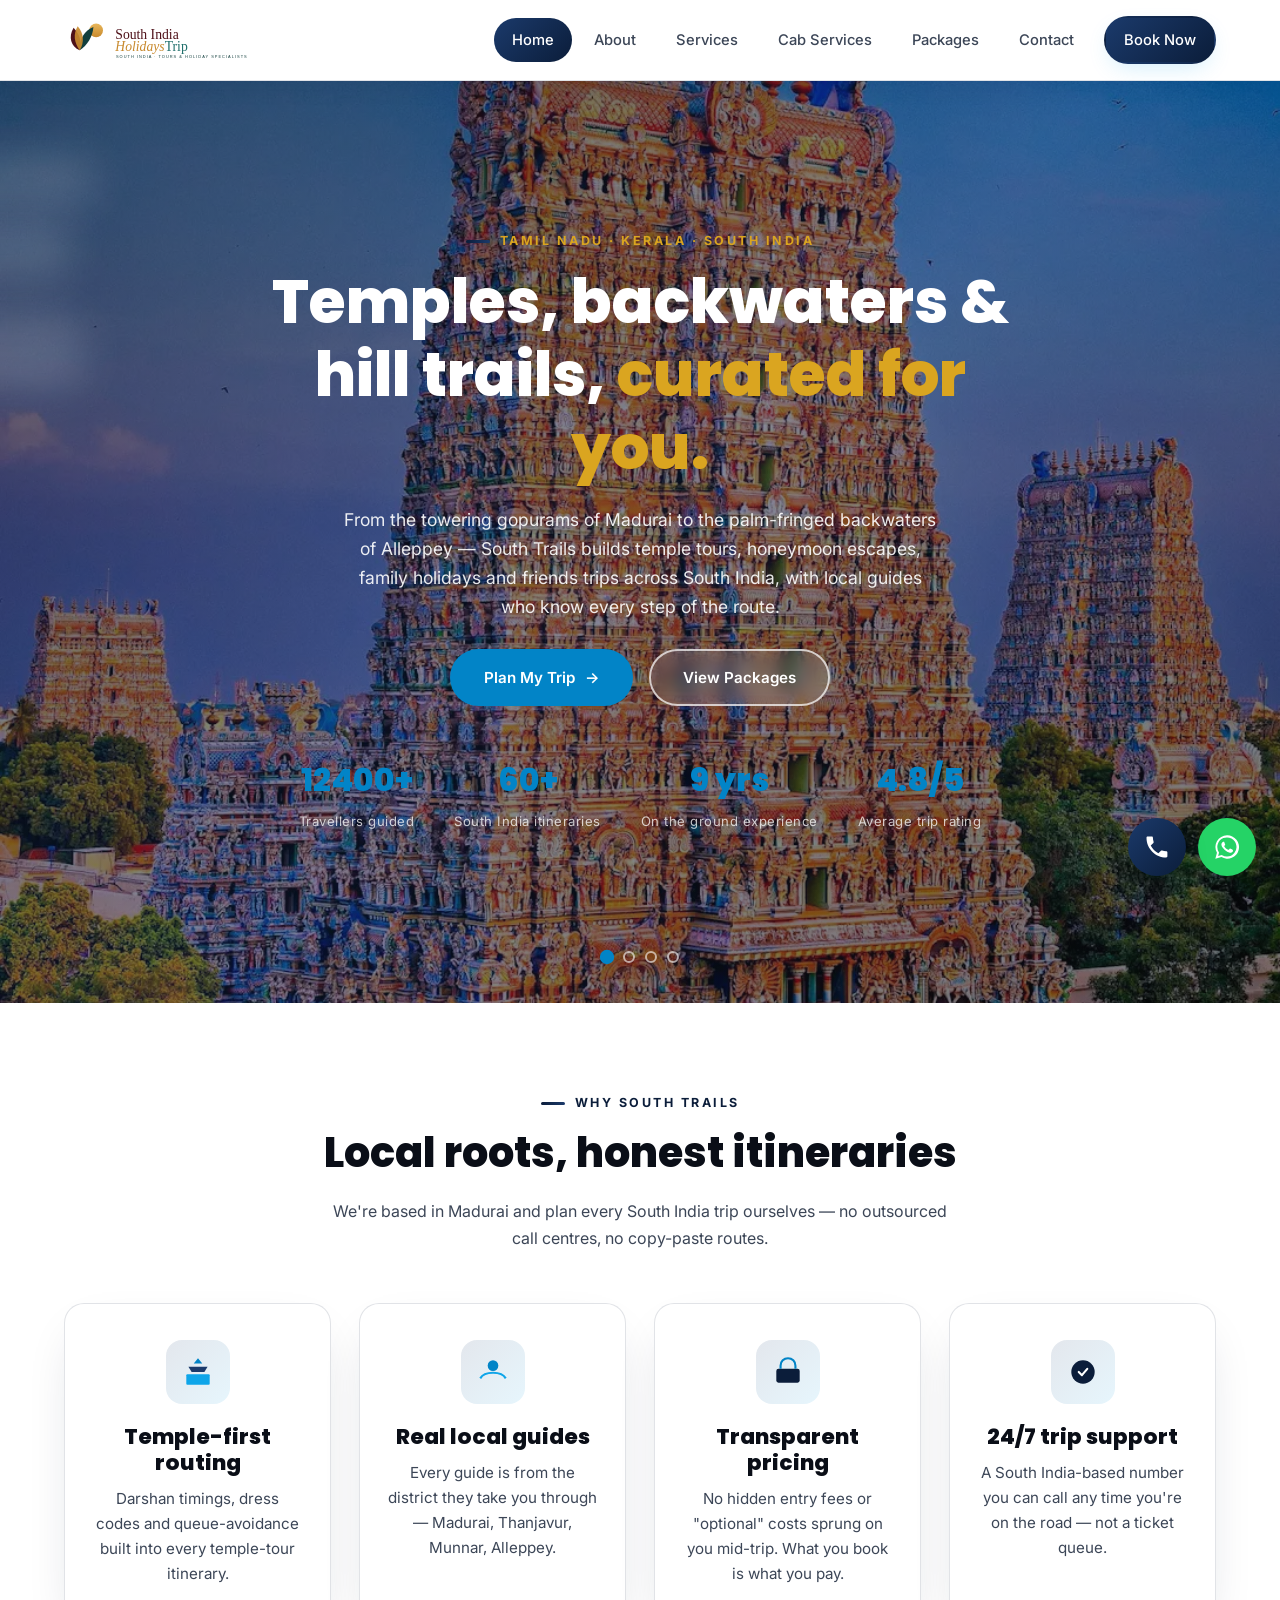
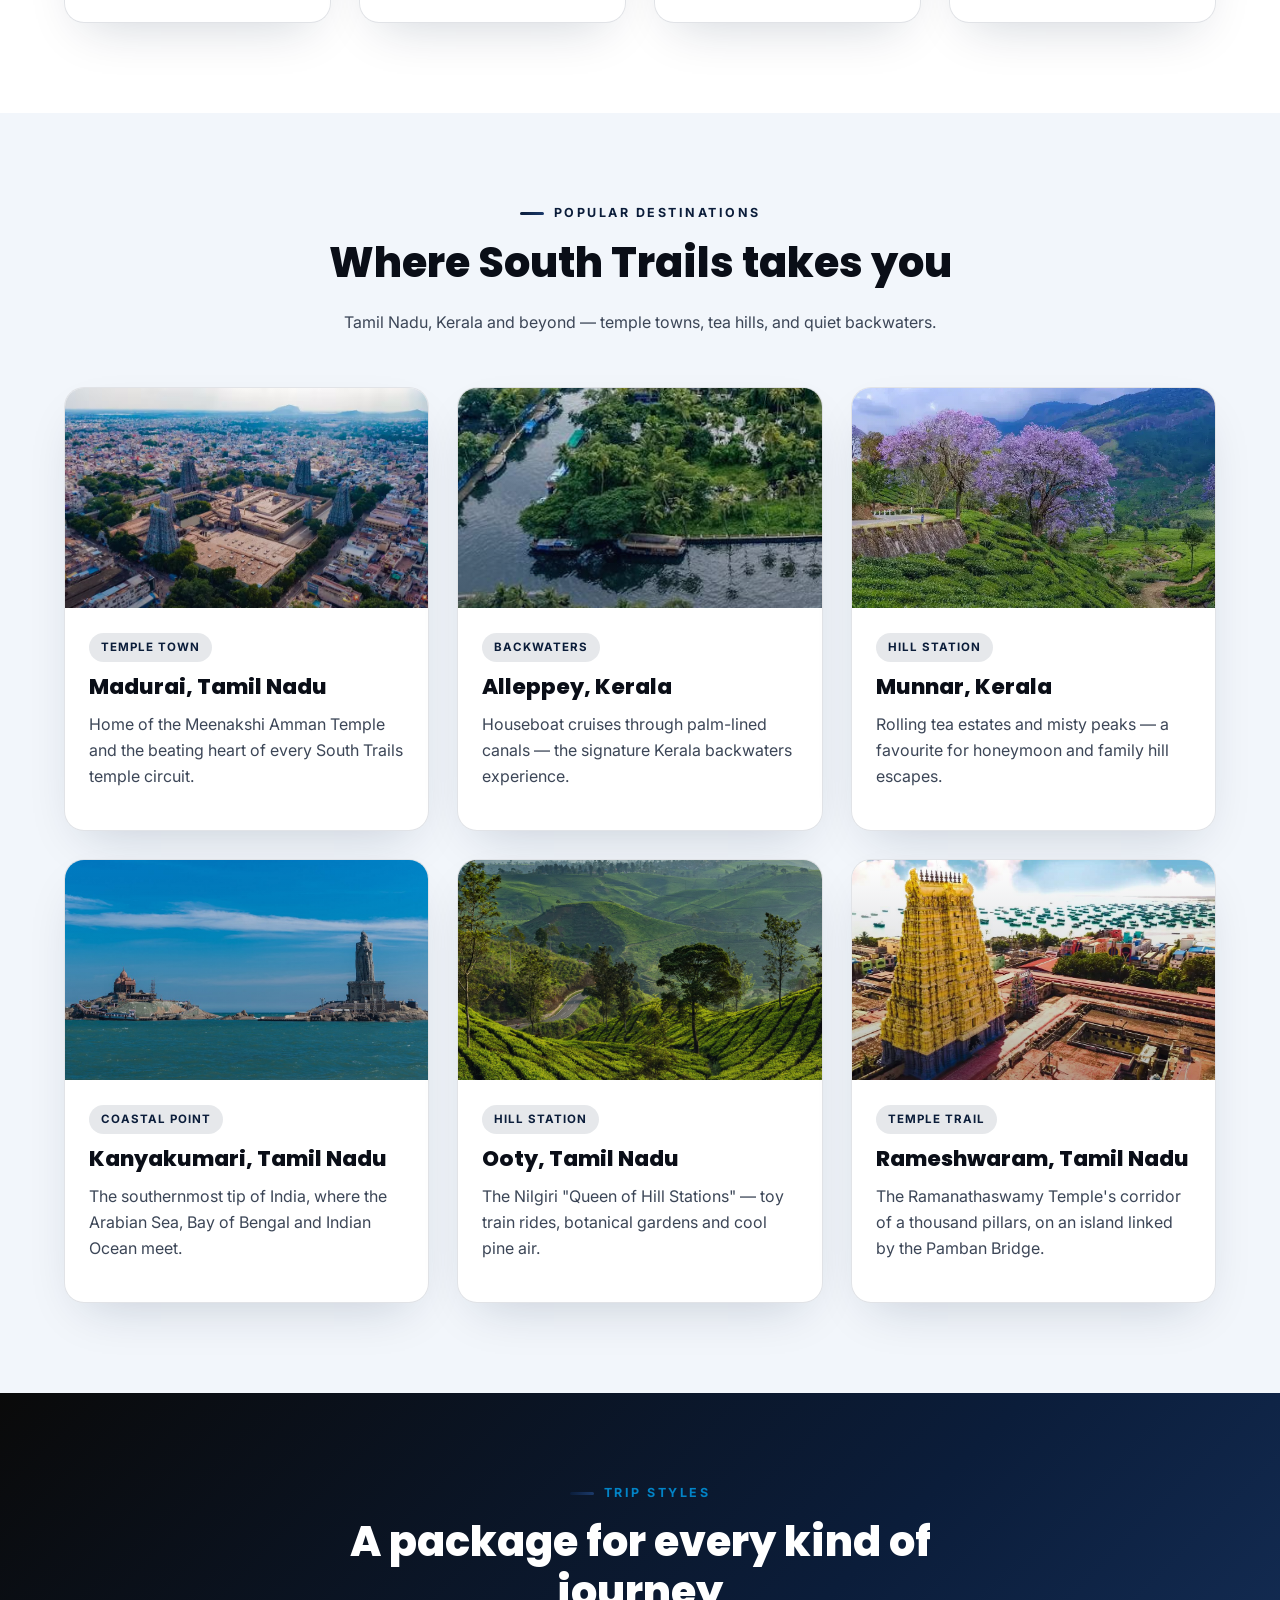
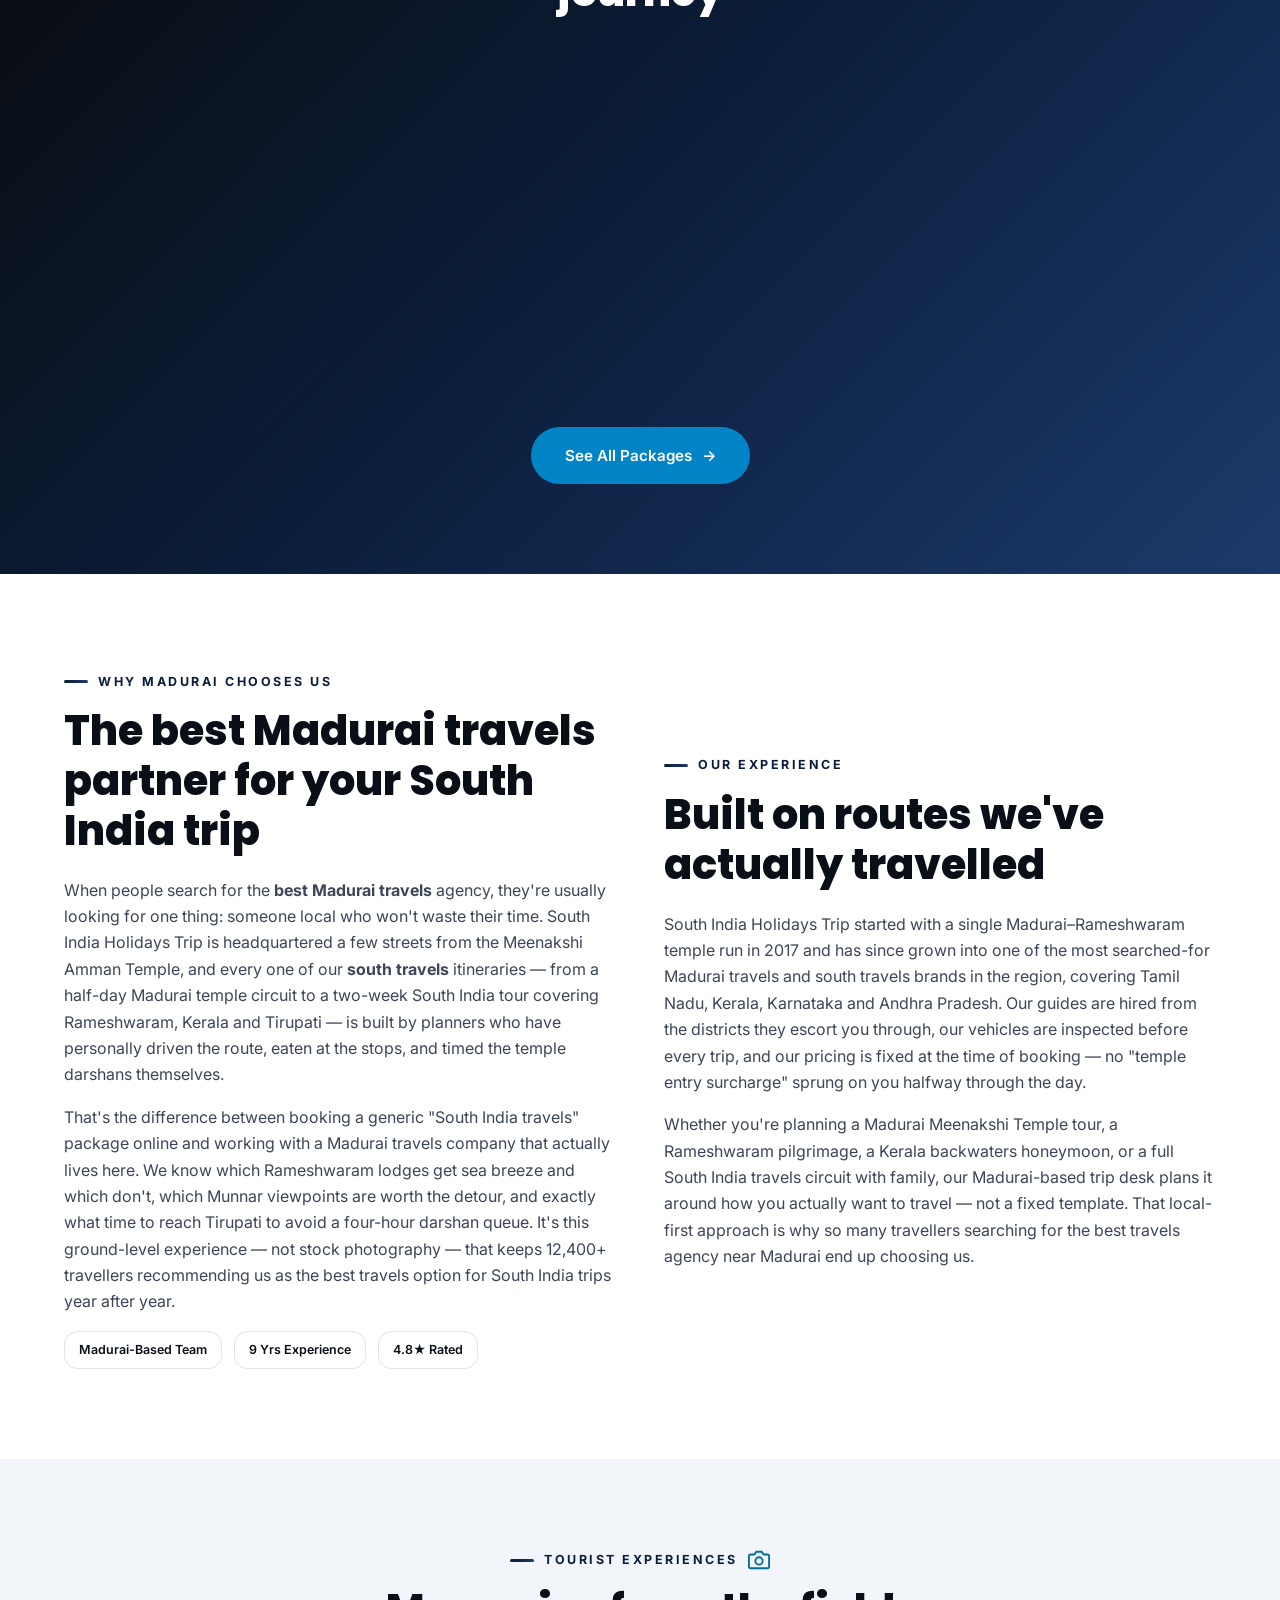
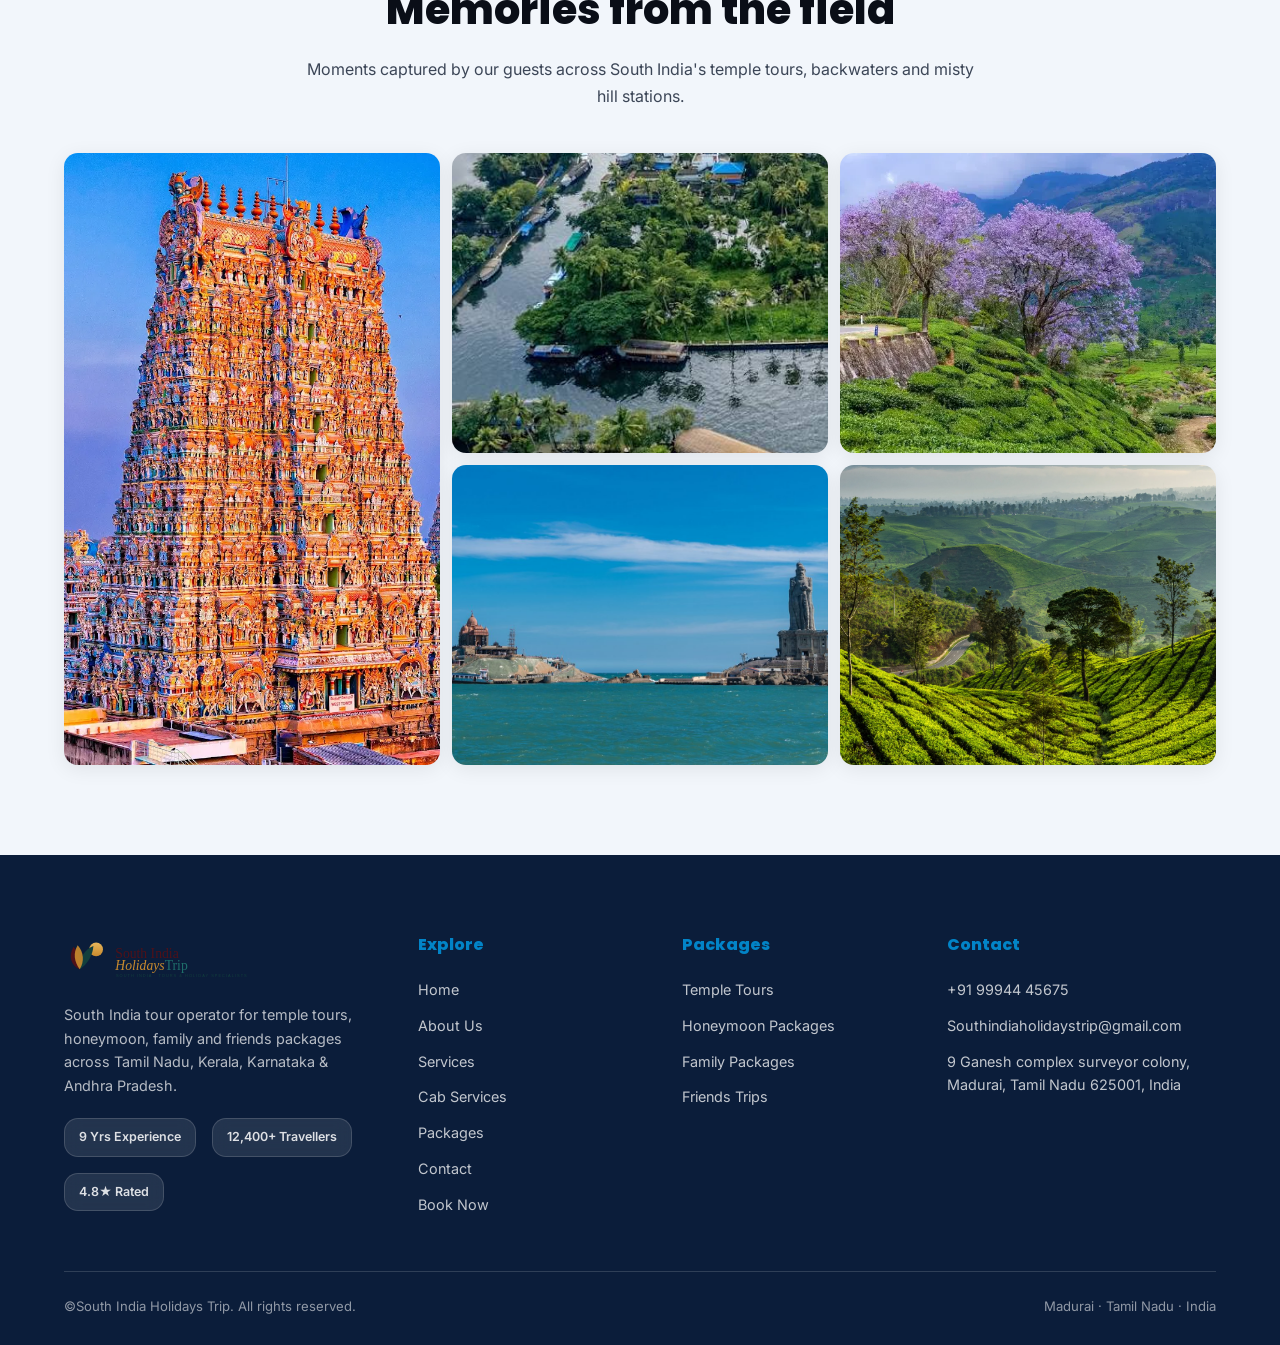
==== commit af02b6cc: "Update text color in hero section to goldenrod" ====
--- a/index.html
+++ b/index.html
@@ -4,52 +4,76 @@
 <head>
   <meta charset="UTF-8">
   <meta name="viewport" content="width=device-width, initial-scale=1.0">
-  <title>Services | Temple Tours, Honeymoon & Family Packages – South Trails</title>
+  <title>Best Madurai Travels | South India Travels &amp; Tour Packages - South India Holidays Trip</title>
   <meta name="description"
-    content="South Trails services: South Indian temple tour packages, Kerala honeymoon packages, family holidays, friends trips, custom itineraries, car rental with driver and guided tours across Tamil Nadu & Kerala.">
+    content="South India Holidays Trip is the best Madurai travels agency for South India tour packages — Madurai, Rameshwaram, Kerala backwaters &amp; Tirupati. Local guides, fixed pricing, 12,400+ happy travellers.">
   <meta name="keywords"
-    content="South India temple tour services, Kerala honeymoon package services, Tamil Nadu family tour services, car rental with driver South India, custom South India itinerary">
-  <link rel="canonical" href="https://www.Southindiaholidaystrip.com/services.html">
+    content="best madurai travels, madurai travels, south travels, south india travels, south india tour packages, madurai tour packages, rameshwaram trip, kerala holiday packages, tirupati tour, temple tour packages madurai, best travels in madurai">
   <meta name="robots" content="index, follow">
+  <meta name="author" content="South India Holidays Trip">
+  <link rel="canonical" href="https://www.southindiaholidaystrip.com/index.html">
+
+  <!-- Open Graph -->
   <meta property="og:type" content="website">
-  <meta property="og:title" content="South India Travel Services – South Trails Tours">
+  <meta property="og:site_name" content="South India Holidays Trip">
+  <meta property="og:title" content="Best Madurai Travels | South India Travels &amp; Tour Packages">
   <meta property="og:description"
-    content="Temple tours, honeymoon packages, family holidays, friends trips, custom itineraries and guided travel across Tamil Nadu and Kerala.">
-  <meta property="og:url" content="https://www.Southindiaholidaystrip.com/services.html">
+    content="Madurai's most trusted travels &amp; tours brand — temple circuits, Kerala backwaters, honeymoon and family packages across South India. Local guides, transparent pricing.">
+  <meta property="og:image" content="https://www.southindiaholidaystrip.com/images/Meenkshi.webp">
+  <meta property="og:url" content="https://www.southindiaholidaystrip.com/index.html">
+  <meta property="og:locale" content="en_IN">
+
+  <!-- Twitter Card -->
+  <meta name="twitter:card" content="summary_large_image">
+  <meta name="twitter:title" content="Best Madurai Travels | South India Holidays Trip">
+  <meta name="twitter:description" content="South India's most trusted travels brand — Madurai, Rameshwaram, Kerala &amp; Tirupati tour packages.">
+  <meta name="twitter:image" content="https://www.southindiaholidaystrip.com/images/Meenkshi.webp">
+
   <link rel="preconnect" href="https://fonts.googleapis.com">
   <link
     href="https://fonts.googleapis.com/css2?family=Poppins:wght@700;800&family=Inter:wght@400;500;600;700&display=swap"
     rel="stylesheet">
   <link rel="stylesheet" href="css/style.css">
+
   <script type="application/ld+json">
 {
   "@context": "https://schema.org",
-  "@type": "FAQPage",
-  "mainEntity": [
-    {"@type":"Question","name":"Do you customise South India temple tour packages?","acceptedAnswer":{"@type":"Answer","text":"Yes. Every temple tour can be adjusted for darshan timings, festival dates, and the specific temples you want to prioritise across Tamil Nadu, Kerala and Andhra Pradesh."}},
-    {"@type":"Question","name":"What is included in your Kerala honeymoon packages?","acceptedAnswer":{"@type":"Answer","text":"Honeymoon packages typically include private houseboat stays in Alleppey, hill resorts in Munnar, candlelight dinners, and a private car with driver throughout Kerala."}},
-    {"@type":"Question","name":"Can you plan a South India trip for a large family group?","acceptedAnswer":{"@type":"Answer","text":"Yes, family packages are planned with connecting rooms, senior-citizen friendly pacing, and vehicles sized for the full group."}},
-    {"@type":"Question","name":"Do you arrange car rental with driver in Tamil Nadu and Kerala?","acceptedAnswer":{"@type":"Answer","text":"Yes, all packages include an AC vehicle with a local driver, and standalone car rental with driver is available even without a full package."}}
+  "@type": ["TravelAgency", "LocalBusiness"],
+  "name": "South India Holidays Trip",
+  "alternateName": "Best Madurai Travels",
+  "url": "https://www.southindiaholidaystrip.com/",
+  "logo": "https://www.southindiaholidaystrip.com/southindiaholidaystrip-logo.svg",
+  "image": "https://www.southindiaholidaystrip.com/images/Meenkshi.webp",
+  "description": "South India Holidays Trip is a Madurai-based travels and tours company running temple tours, Kerala backwater holidays, honeymoon and family packages across Tamil Nadu, Kerala, Karnataka and Andhra Pradesh.",
+  "areaServed": ["Madurai", "Rameshwaram", "Kerala", "Tirupati", "Tamil Nadu", "South India"],
+  "address": {
+    "@type": "PostalAddress",
+    "streetAddress": "9 Ganesh Complex, Surveyor Colony",
+    "addressLocality": "Madurai",
+    "addressRegion": "Tamil Nadu",
+    "postalCode": "625001",
+    "addressCountry": "IN"
+  },
+  "geo": { "@type": "GeoCoordinates", "latitude": "9.9252", "longitude": "78.1198" },
+  "telephone": "+91-99944-45675",
+  "email": "Southindiaholidaystrip@gmail.com",
+  "priceRange": "₹₹",
+  "aggregateRating": { "@type": "AggregateRating", "ratingValue": "4.8", "reviewCount": "312" },
+  "sameAs": ["https://www.facebook.com/southindiaholidaystrip", "https://www.instagram.com/southindiaholidaystrip"]
+}
+</script>
+  <script type="application/ld+json">
+{
+  "@context": "https://schema.org",
+  "@type": "BreadcrumbList",
+  "itemListElement": [
+    {"@type": "ListItem", "position": 1, "name": "Home", "item": "https://www.southindiaholidaystrip.com/index.html"}
   ]
 }
 </script>
-  <style>
-    .icon-wrap svg {
-      width: 100%;
-      height: 100%;
-      stroke: currentColor;
-      fill: none;
-      stroke-width: 1.6;
-      stroke-linecap: round;
-      stroke-linejoin: round;
-    }
-  </style>
 </head>
 
 <body>
-
-
-
   <div class="cursor-dot"></div>
   <div class="cursor-ring"></div>
   <div class="scroll-progress" id="scroll-progress"></div>
@@ -60,9 +84,9 @@
         <img src="southindiaholidaystrip-logo.svg" alt="Company Logo">
       </a>
       <nav class="nav-links" id="nav-links">
-        <a href="index.html">Home</a>
+        <a href="index.html" class="active">Home</a>
         <a href="about.html">About</a>
-        <a href="services.html" class="active">Services</a>
+        <a href="services.html">Services</a>
         <a href="cabservices.html">Cab Services</a>
         <a href="packages.html">Packages</a>
         <a href="contact.html">Contact</a>
@@ -72,203 +96,274 @@
     </div>
   </header>
   <div class="nav-backdrop" id="nav-backdrop"></div>
-
-  <section class="page-hero">
-    <div class="page-hero-bg"><img src="images/munnar.webp" alt="" loading="eager"></div>
-    <div class="page-hero-overlay"></div>
-    <div class="container">
-      <p class="crumb"><a href="index.html">Home</a> / Services</p>
-      <h1>Everything a South India trip needs</h1>
-      <p style="max-width:560px;margin:0 auto;color:rgba(255,255,255,.9)">From temple darshan planning to houseboat
-        bookings — one team handles the whole route.</p>
-    </div>
+  <section class="hero-full">
+    <div class="hero-slideshow">
+      <div class="hero-slide active"><img src="images/Meenkshi.webp" alt="Meenakshi Amman Temple, Madurai"
+          loading="eager"></div>
+      <div class="hero-slide"><img src="images/teml3.jpg" alt="South Indian temple architecture" loading="lazy"></div>
+      <div class="hero-slide"><img src="images/temppl.jpg" alt="South Indian temple gopuram" loading="lazy"></div>
+      <div class="hero-slide"><img src="images/kanyakumari.jpg" alt="Coastline at Kanyakumari, Tamil Nadu"
+          loading="lazy"></div>
+    </div>
+    <div class="hero-overlay"></div>
+
+    <div class="hero-clouds">
+      <div class="cloud cloud-1"></div>
+      <div class="cloud cloud-2"></div>
+      <div class="cloud cloud-3"></div>
+    </div>
+
+
+    <div class="hero-content">
+      <p class="eyebrow center" style="color:goldenrod">Tamil Nadu · Kerala · South India</p>
+      <h1>Temples, backwaters &amp; hill trails, <span  style="color: goldenrod;">curated for you.</span></h1>
+      <p class="lead">From the towering gopurams of Madurai to the palm-fringed backwaters of Alleppey — South Trails
+        builds temple tours, honeymoon escapes, family holidays and friends trips across South India, with local guides
+        who know every step of the route.</p>
+      <div class="hero-actions">
+        <a href="booknow.html" class="btn btn-gold">Plan My Trip <span class="arrow">→</span></a>
+        <a href="packages.html" class="btn btn-ghost-light">View Packages</a>
+      </div>
+      <div class="hero-stats">
+        <div><strong data-count="12400" data-suffix="+">0</strong><span>Travellers guided</span></div>
+        <div><strong data-count="60" data-suffix="+">0</strong><span>South India itineraries</span></div>
+        <div><strong data-count="9" data-suffix=" yrs">0</strong><span>On the ground experience</span></div>
+        <div><strong data-count="4.8" data-decimals="1" data-suffix="/5">0</strong><span>Average trip rating</span>
+        </div>
+      </div>
+    </div>
+
+    <div class="hero-dots">
+      <button class="active" aria-label="Slide 1"></button>
+      <button aria-label="Slide 2"></button>
+      <button aria-label="Slide 3"></button>
+      <button aria-label="Slide 4"></button>
+    </div>
+
+
   </section>
 
-  <section class="section-light services-offer">
+  <section class="section-light">
     <div class="container">
       <div class="section-head">
-        <p class="eyebrow center">What We Offer</p>
-        <h2>Everything your South India trip needs</h2>
+        <p class="eyebrow center">Why South Trails</p>
+        <h2>Local roots, honest itineraries</h2>
+        <p>We're based in Madurai and plan every South India trip ourselves — no outsourced call centres, no copy-paste
+          routes.</p>
+      </div>
+      <div class="grid grid-4">
+        <div class="glass-card reveal" data-tilt>
+          <div class="icon-wrap">
+            <svg viewBox="0 0 64 64" fill="none" width="34" height="34">
+              <path d="M32 6l8 10H24l8-10Z" fill="var(--luxury)" />
+              <path d="M14 22h36l-6 10H20l-6-10Z" fill="var(--primary)" />
+              <rect x="10" y="36" width="44" height="20" rx="2" fill="var(--accent)" />
+            </svg>
+          </div>
+          <h3>Temple-first routing</h3>
+          <p>Darshan timings, dress codes and queue-avoidance built into every temple-tour itinerary.</p>
+        </div>
+        <div class="glass-card reveal" data-tilt>
+          <div class="icon-wrap">
+            <svg viewBox="0 0 64 64" fill="none" width="34" height="34">
+              <path d="M8 44c8-14 40-14 48 0" stroke="var(--accent)" stroke-width="4" fill="none" />
+              <circle cx="32" cy="20" r="10" fill="var(--luxury)" />
+            </svg>
+          </div>
+          <h3>Real local guides</h3>
+          <p>Every guide is from the district they take you through — Madurai, Thanjavur, Munnar, Alleppey.</p>
+        </div>
+        <div class="glass-card reveal" data-tilt>
+          <div class="icon-wrap">
+            <svg viewBox="0 0 64 64" fill="none" width="34" height="34">
+              <rect x="10" y="26" width="44" height="26" rx="4" fill="var(--primary-dark)" />
+              <path d="M18 26v-6a14 14 0 0 1 28 0v6" stroke="var(--luxury)" stroke-width="4" fill="none" />
+            </svg>
+          </div>
+          <h3>Transparent pricing</h3>
+          <p>No hidden entry fees or "optional" costs sprung on you mid-trip. What you book is what you pay.</p>
+        </div>
+        <div class="glass-card reveal" data-tilt>
+          <div class="icon-wrap">
+            <svg viewBox="0 0 64 64" fill="none" width="34" height="34">
+              <circle cx="32" cy="32" r="22" fill="var(--secondary)" />
+              <path d="M24 32l6 6 10-12" stroke="#fff" stroke-width="4" fill="none" stroke-linecap="round"
+                stroke-linejoin="round" />
+            </svg>
+          </div>
+          <h3>24/7 trip support</h3>
+          <p>A South India-based number you can call any time you're on the road — not a ticket queue.</p>
+        </div>
+      </div>
+    </div>
+  </section>
+
+  <section class="section-muted">
+    <div class="container">
+      <div class="section-head">
+        <p class="eyebrow center">Popular Destinations</p>
+        <h2>Where South Trails takes you</h2>
+        <p>Tamil Nadu, Kerala and beyond — temple towns, tea hills, and quiet backwaters.</p>
       </div>
       <div class="grid grid-3">
 
-        <div class="glass-card reveal" data-tilt>
-          <div class="icon-wrap">
-            <svg viewBox="0 0 24 24" fill="none" stroke="currentColor" stroke-width="1.8" stroke-linecap="round"
-              stroke-linejoin="round">
-              <path d="M3 21h18" />
-              <path d="M5 21V7l7-4 7 4v14" />
-              <path d="M9 21v-4h6v4" />
-              <path d="M9 10h6" />
-              <path d="M12 3v4" />
-            </svg>
-          </div>
-          <h3>Temple Tour Packages</h3>
-          <p>Madurai Meenakshi Temple, Rameshwaram, Thanjavur Brihadeeswarar Temple, Tirupati and full South Indian
-            temple circuits, planned around darshan timings and festival calendars.</p>
-        </div>
-
-        <div class="glass-card reveal" data-tilt>
-          <div class="icon-wrap">
-            <svg viewBox="0 0 24 24" fill="none" stroke="currentColor" stroke-width="1.8" stroke-linecap="round"
-              stroke-linejoin="round">
-              <path
-                d="M20.84 4.61a5.5 5.5 0 0 0-7.78 0L12 5.67l-1.06-1.06a5.5 5.5 0 0 0-7.78 7.78l1.06 1.06L12 21.23l7.78-7.78 1.06-1.06a5.5 5.5 0 0 0 0-7.78z" />
-            </svg>
-          </div>
-          <h3>Kerala Honeymoon Packages</h3>
-          <p>Munnar tea-hill resorts, private Alleppey houseboats, Kovalam beach stays — quiet, couple-paced routes with
-            candlelight dinners built in.</p>
-        </div>
-
-        <div class="glass-card reveal" data-tilt>
-          <div class="icon-wrap">
-            <svg viewBox="0 0 24 24" fill="none" stroke="currentColor" stroke-width="1.8" stroke-linecap="round"
-              stroke-linejoin="round">
-              <path d="M16 21v-2a4 4 0 0 0-4-4H6a4 4 0 0 0-4 4v2" />
-              <circle cx="9" cy="7" r="4" />
-              <path d="M22 21v-2a4 4 0 0 0-3-3.87" />
-              <path d="M16 3.13a4 4 0 0 1 0 7.75" />
-            </svg>
-          </div>
-          <h3>Family Tour Packages</h3>
-          <p>Ooty, Kodaikanal and Kerala routes paced for grandparents and kids alike, with connecting rooms and shorter
-            drive days.</p>
-        </div>
-
-        <div class="glass-card reveal" data-tilt>
-          <div class="icon-wrap">
-            <svg viewBox="0 0 24 24" fill="none" stroke="currentColor" stroke-width="1.7" stroke-linecap="round"
-              stroke-linejoin="round">
-              <circle cx="6.5" cy="8.5" r="2.7" />
-              <circle cx="17.5" cy="8.5" r="2.7" />
-              <circle cx="12" cy="6.5" r="3" />
-              <path d="M2 21v-.8a4.3 4.3 0 0 1 4.3-4.3h0a4.3 4.3 0 0 1 3.6 1.95" />
-              <path d="M22 21v-.8a4.3 4.3 0 0 0-4.3-4.3h0a4.3 4.3 0 0 0-3.6 1.95" />
-              <path d="M8 21v-.6a4 4 0 0 1 8 0v.6" />
-            </svg>
-          </div>
-          <h3>Friends &amp; Group Trips</h3>
-          <p>Wayanad treks, Coorg road trips, group houseboats — flexible group sizes with shared or private vehicle
-            options.</p>
-        </div>
-
-        <div class="glass-card reveal" data-tilt>
-          <div class="icon-wrap">
-            <svg viewBox="0 0 24 24" fill="none" stroke="currentColor" stroke-width="1.8" stroke-linecap="round"
-              stroke-linejoin="round">
-              <path d="M5 17h-2v-5l2-5.5A2 2 0 0 1 6.86 5h10.28a2 2 0 0 1 1.86 1.5L21 12v5h-2" />
-              <path d="M5 17h9" />
-              <path d="M3 12h18" />
-              <circle cx="7.5" cy="17" r="1.8" />
-              <circle cx="16.5" cy="17" r="1.8" />
-            </svg>
-          </div>
-          <h3>Car Rental with Driver</h3>
-          <p>AC sedans, SUVs and tempo travellers with local drivers across Tamil Nadu, Kerala, Karnataka — by the day
-            or for the full trip.</p>
-        </div>
-
-        <div class="glass-card reveal" data-tilt>
-          <div class="icon-wrap">
-            <svg viewBox="0 0 24 24" fill="none" stroke="currentColor" stroke-width="1.8" stroke-linecap="round"
-              stroke-linejoin="round">
-              <path d="M2 20v-7a2 2 0 0 1 2-2h16a2 2 0 0 1 2 2v7" />
-              <path d="M2 20h20" />
-              <path d="M4 11V6a2 2 0 0 1 2-2h5v7" />
-              <circle cx="8" cy="8.5" r="1.4" />
-            </svg>
-          </div>
-          <h3>Hotel &amp; Homestay Booking</h3>
-          <p>Vetted hotels, resorts and homestays — from budget stays near temple towns to boutique Kerala backwater
-            resorts.</p>
-        </div>
-
-        <div class="glass-card reveal" data-tilt>
-          <div class="icon-wrap">
-            <svg viewBox="0 0 24 24" fill="none" stroke="currentColor" stroke-width="1.8" stroke-linecap="round"
-              stroke-linejoin="round">
-              <path d="M21 10c0 6.5-9 12.5-9 12.5S3 16.5 3 10a9 9 0 0 1 18 0z" />
-              <circle cx="12" cy="10" r="3.2" />
-            </svg>
-          </div>
-          <h3>Local Guide Services</h3>
-          <p>District-native guides for temple history, backwater ecology, and hill-station tea trails — in English,
-            Tamil, Malayalam or Hindi.</p>
-        </div>
-
-        <div class="glass-card reveal" data-tilt>
-          <div class="icon-wrap">
-            <svg viewBox="0 0 24 24" fill="none" stroke="currentColor" stroke-width="1.8" stroke-linecap="round"
-              stroke-linejoin="round">
-              <polygon points="3 6 9 3 15 6 21 3 21 18 15 21 9 18 3 21" />
-              <path d="M9 3v15" />
-              <path d="M15 6v15" />
-            </svg>
-          </div>
-          <h3>Custom Itinerary Planning</h3>
-          <p>Tell us your days, budget and interests — we build a day-by-day route mixing temples, hills, beaches and
-            backwaters.</p>
-        </div>
-
-        <div class="glass-card reveal" data-tilt>
-          <div class="icon-wrap">
-            <svg viewBox="0 0 24 24" fill="none" stroke="currentColor" stroke-width="1.8" stroke-linecap="round"
-              stroke-linejoin="round">
-              <path d="M3 18v-6a9 9 0 0 1 18 0v6" />
-              <path d="M21 19a2 2 0 0 1-2 2h-1a2 2 0 0 1-2-2v-3a2 2 0 0 1 2-2h3z" />
-              <path d="M3 19a2 2 0 0 0 2 2h1a2 2 0 0 0 2-2v-3a2 2 0 0 0-2-2H3z" />
-            </svg>
-          </div>
-          <h3>24/7 On-Trip Support</h3>
-          <p>A direct line to our Madurai desk for itinerary changes, delays or emergencies, any time you're travelling.
-          </p>
-        </div>
+        <a href="packages.html?filter=temple#packages" class="place-card-link">
+          <div class="place-card reveal">
+            <div class="art">
+              <img src="images/madurai.avif" alt="Meenakshi Amman Temple, Madurai, Tamil Nadu" loading="lazy">
+            </div>
+            <div class="body">
+              <span class="tag">Temple Town</span>
+              <h3>Madurai, Tamil Nadu</h3>
+              <p>Home of the Meenakshi Amman Temple and the beating heart of every South Trails temple circuit.</p>
+            </div>
+          </div>
+        </a>
+
+        <a href="packages.html?filter=honeymoon#packages" class="place-card-link">
+          <div class="place-card reveal">
+            <div class="art">
+              <img src="images/allapey.jpg" alt="Houseboat on the backwaters of Alleppey, Kerala" loading="lazy">
+            </div>
+            <div class="body">
+              <span class="tag">Backwaters</span>
+              <h3>Alleppey, Kerala</h3>
+              <p>Houseboat cruises through palm-lined canals — the signature Kerala backwaters experience.</p>
+            </div>
+          </div>
+        </a>
+
+        <a href="packages.html?filter=honeymoon#packages" class="place-card-link">
+          <div class="place-card reveal">
+            <div class="art">
+              <img src="images/munnar.webp" alt="Tea estates in the hills of Munnar, Kerala" loading="lazy">
+            </div>
+            <div class="body">
+              <span class="tag">Hill Station</span>
+              <h3>Munnar, Kerala</h3>
+              <p>Rolling tea estates and misty peaks — a favourite for honeymoon and family hill escapes.</p>
+            </div>
+          </div>
+        </a>
+
+        <a href="packages.html?filter=temple#packages" class="place-card-link">
+          <div class="place-card reveal">
+            <div class="art">
+              <img src="images/kanyakumari.jpg" alt="Coastline at Kanyakumari, where three seas meet, Tamil Nadu"
+                loading="lazy">
+            </div>
+            <div class="body">
+              <span class="tag">Coastal Point</span>
+              <h3>Kanyakumari, Tamil Nadu</h3>
+              <p>The southernmost tip of India, where the Arabian Sea, Bay of Bengal and Indian Ocean meet.</p>
+            </div>
+          </div>
+        </a>
+
+        <a href="packages.html?filter=family#packages" class="place-card-link">
+          <div class="place-card reveal">
+            <div class="art">
+              <img src="images/ooty.webp" alt="Rolling green hills of Ooty in the Nilgiris, Tamil Nadu" loading="lazy">
+            </div>
+            <div class="body">
+              <span class="tag">Hill Station</span>
+              <h3>Ooty, Tamil Nadu</h3>
+              <p>The Nilgiri "Queen of Hill Stations" — toy train rides, botanical gardens and cool pine air.</p>
+            </div>
+          </div>
+        </a>
+
+        <a href="packages.html?filter=temple#packages" class="place-card-link">
+          <div class="place-card reveal">
+            <div class="art">
+              <img src="images/rameswaram.jpg" alt="Ramanathaswamy Temple corridor in Rameshwaram, Tamil Nadu"
+                loading="lazy">
+            </div>
+            <div class="body">
+              <span class="tag">Temple Trail</span>
+              <h3>Rameshwaram, Tamil Nadu</h3>
+              <p>The Ramanathaswamy Temple's corridor of a thousand pillars, on an island linked by the Pamban Bridge.
+              </p>
+            </div>
+          </div>
+        </a>
 
       </div>
     </div>
   </section>
 
-  <section class="section-muted">
-    <div class="container" style="max-width:800px">
+  <section class="section-gradient">
+    <div class="container">
       <div class="section-head">
-        <p class="eyebrow center">FAQ</p>
-        <h2>Common questions</h2>
-      </div>
-
-      <div class="faq-list">
-        <div class="accordion-item">
-          <button aria-expanded="false">Do you customise South India temple tour packages?<span
-              class="plus">+</span></button>
-          <div class="panel">
-            <p>Yes. Every temple tour can be adjusted for darshan timings, festival dates, and the specific temples you
-              want to prioritise across Tamil Nadu, Kerala and Andhra Pradesh.</p>
-          </div>
-        </div>
-        <div class="accordion-item">
-          <button aria-expanded="false">What is included in your Kerala honeymoon packages?<span
-              class="plus">+</span></button>
-          <div class="panel">
-            <p>Honeymoon packages typically include private houseboat stays in Alleppey, hill resorts in Munnar,
-              candlelight dinners, and a private car with driver throughout Kerala.</p>
-          </div>
-        </div>
-        <div class="accordion-item">
-          <button aria-expanded="false">Can you plan a South India trip for a large family group?<span
-              class="plus">+</span></button>
-          <div class="panel">
-            <p>Yes, family packages are planned with connecting rooms, senior-citizen friendly pacing, and vehicles
-              sized for the full group.</p>
-          </div>
-        </div>
-        <div class="accordion-item">
-          <button aria-expanded="false">Do you arrange car rental with driver in Tamil Nadu and Kerala?<span
-              class="plus">+</span></button>
-          <div class="panel">
-            <p>Yes, all packages include an AC vehicle with a local driver, and standalone car rental with driver is
-              available even without a full package.</p>
-          </div>
-        </div>
+        <p class="eyebrow center" style="color:var(--luxury)">Trip Styles</p>
+        <h2 style="color:#fff">A package for every kind of journey</h2>
+      </div>
+      <div class="grid grid-4">
+        <div class="glass-card reveal" data-tilt>
+          <div class="icon-wrap"><img src="images/Trivandrum.jpg" alt="Temple Tours"
+              style="width:100%;height:100%;object-fit:cover;border-radius:16px"></div>
+          <h3>Temple Tours</h3>
+          <p>Madurai, Rameshwaram, Thanjavur, Tirupati &amp; the great Dravidian temple circuits.</p>
+        </div>
+        <div class="glass-card reveal" data-tilt>
+          <div class="icon-wrap"><img src="images/ooty.webp" alt="Honeymoon Packages"
+              style="width:100%;height:100%;object-fit:cover;border-radius:16px"></div>
+          <h3>Honeymoon Packages</h3>
+          <p>Munnar tea hills, Alleppey houseboats, Kovalam beaches — private and unhurried.</p>
+        </div>
+        <div class="glass-card reveal" data-tilt>
+          <div class="icon-wrap"><img src="images/mun1.jpg" alt="Family Holidays"
+              style="width:100%;height:100%;object-fit:cover;border-radius:16px"></div>
+          <h3>Family Holidays</h3>
+          <p>Comfortable pacing, kid-friendly stops, and rooms that keep everyone together.</p>
+        </div>
+        <div class="glass-card reveal" data-tilt>
+          <div class="icon-wrap"><img src="images/nil.jpg" alt="Friends Trips"
+              style="width:100%;height:100%;object-fit:cover;border-radius:16px"></div>
+          <h3>Friends Trips</h3>
+          <p>Trekking in Wayanad, road trips through the Nilgiris, group houseboats on the backwaters.</p>
+        </div>
+      </div>
+      <div class="center" style="margin-top:38px">
+        <a href="packages.html" class="btn btn-gold">See All Packages <span class="arrow">→</span></a>
+      </div>
+    </div>
+  </section>
+
+  <section class="section-light">
+    <div class="container grid grid-2" style="align-items:center;gap:48px">
+      <div class="reveal">
+        <p class="eyebrow">Why Madurai Chooses Us</p>
+        <h2>The best Madurai travels partner for your South India trip</h2>
+        <p>When people search for the <strong>best Madurai travels</strong> agency, they're usually looking for one
+          thing: someone local who won't waste their time. South India Holidays Trip is headquartered a few streets
+          from the Meenakshi Amman Temple, and every one of our <strong>south travels</strong> itineraries — from a
+          half-day Madurai temple circuit to a two-week South India tour covering Rameshwaram, Kerala and Tirupati —
+          is built by planners who have personally driven the route, eaten at the stops, and timed the temple
+          darshans themselves.</p>
+        <p>That's the difference between booking a generic "South India travels" package online and working with a
+          Madurai travels company that actually lives here. We know which Rameshwaram lodges get sea breeze and which
+          don't, which Munnar viewpoints are worth the detour, and exactly what time to reach Tirupati to avoid a
+          four-hour darshan queue. It's this ground-level experience — not stock photography — that keeps 12,400+
+          travellers recommending us as the best travels option for South India trips year after year.</p>
+        <div class="badge-row" style="justify-content:flex-start">
+          <span class="trust-badge" style="color:var(--text);border:1px solid var(--border)">Madurai-Based Team</span>
+          <span class="trust-badge" style="color:var(--text);border:1px solid var(--border)">9 Yrs Experience</span>
+          <span class="trust-badge" style="color:var(--text);border:1px solid var(--border)">4.8★ Rated</span>
+        </div>
+      </div>
+      <div class="reveal">
+        <p class="eyebrow">Our Experience</p>
+        <h2>Built on routes we've actually travelled</h2>
+        <p>South India Holidays Trip started with a single Madurai–Rameshwaram temple run in 2017 and has since
+          grown into one of the most searched-for Madurai travels and south travels brands in the region, covering
+          Tamil Nadu, Kerala, Karnataka and Andhra Pradesh. Our guides are hired from the districts they escort you
+          through, our vehicles are inspected before every trip, and our pricing is fixed at the time of booking —
+          no "temple entry surcharge" sprung on you halfway through the day.</p>
+        <p>Whether you're planning a Madurai Meenakshi Temple tour, a Rameshwaram pilgrimage, a Kerala backwaters
+          honeymoon, or a full South India travels circuit with family, our Madurai-based trip desk plans it around
+          how you actually want to travel — not a fixed template. That local-first approach is why so many
+          travellers searching for the best travels agency near Madurai end up choosing us.</p>
       </div>
     </div>
   </section>
@@ -282,71 +377,71 @@
       </div>
       <div class="page-gallery">
         <div class="gallery-item" data-icon="temple">
-          <img src="images/teml3.jpg" alt="South Indian Temple Architecture" loading="lazy">
+          <img src="images/Meenkshi.webp" alt="Madurai Meenakshi Temple Tour" loading="lazy">
           <div class="gallery-caption">
             <div class="caption-header">
               <span class="caption-icon" aria-hidden="true"></span>
-              <span class="caption-title">Temple Architecture</span>
-            </div>
-            <p class="caption-experience">Every temple we visited told a story of centuries-old devotion.</p>
+              <span class="caption-title">Madurai Meenakshi Temple Tour</span>
+            </div>
+            <p class="caption-experience">The intricate carvings and vibrant colors were beyond our imagination!</p>
             <div class="caption-footer">
-              <span class="caption-author">— Lakshmi V.</span>
+              <span class="caption-author">— Anitha K.</span>
               <span class="caption-stars" aria-label="5 out of 5 stars">★★★★★</span>
             </div>
           </div>
         </div>
-        <div class="gallery-item" data-icon="romance">
-          <img src="images/honey.jpg" alt="Honeymoon Tour Experiences" loading="lazy">
+        <div class="gallery-item" data-icon="backwater">
+          <img src="images/allapey.jpg" alt="Alleppey Backwaters Houseboat" loading="lazy">
           <div class="gallery-caption">
             <div class="caption-header">
               <span class="caption-icon" aria-hidden="true"></span>
-              <span class="caption-title">Honeymoon Getaways</span>
-            </div>
-            <p class="caption-experience">The private houseboat and candlelight dinner were absolutely romantic.</p>
+              <span class="caption-title">Alleppey Houseboat Cruise</span>
+            </div>
+            <p class="caption-experience">Waking up on the backwaters was the most peaceful morning of our lives.</p>
             <div class="caption-footer">
-              <span class="caption-author">— Arun &amp; Divya</span>
+              <span class="caption-author">— Rajesh &amp; Meena</span>
               <span class="caption-stars" aria-label="5 out of 5 stars">★★★★★</span>
             </div>
           </div>
         </div>
-        <div class="gallery-item" data-icon="family">
-          <img src="images/mun1.jpg" alt="Munnar Family Stays" loading="lazy">
+        <div class="gallery-item" data-icon="hills">
+          <img src="images/munnar.webp" alt="Munnar Tea Estates" loading="lazy">
           <div class="gallery-caption">
             <div class="caption-header">
               <span class="caption-icon" aria-hidden="true"></span>
-              <span class="caption-title">Munnar Family Stays</span>
-            </div>
-            <p class="caption-experience">Our kids loved the nature walks and the elephant sightings!</p>
+              <span class="caption-title">Munnar Tea Plantations</span>
+            </div>
+            <p class="caption-experience">Endless green hills and fresh mountain air made this trip unforgettable.</p>
             <div class="caption-footer">
-              <span class="caption-author">— Sharma Family</span>
+              <span class="caption-author">— Vikram S.</span>
               <span class="caption-stars" aria-label="5 out of 5 stars">★★★★★</span>
             </div>
           </div>
         </div>
-        <div class="gallery-item" data-icon="spiritual">
-          <img src="images/thirupathi.jpg" alt="Tirupati Special Darshan" loading="lazy">
+        <div class="gallery-item" data-icon="coast">
+          <img src="images/kanyakumari.jpg" alt="Kanyakumari Coastline" loading="lazy">
           <div class="gallery-caption">
             <div class="caption-header">
               <span class="caption-icon" aria-hidden="true"></span>
-              <span class="caption-title">Tirupati Special Darshan</span>
-            </div>
-            <p class="caption-experience">Hassle-free darshan arranged perfectly — truly a blessed experience.</p>
+              <span class="caption-title">Kanyakumari Coastline</span>
+            </div>
+            <p class="caption-experience">Watching the sunrise at the tip of India was a once-in-a-lifetime moment.</p>
             <div class="caption-footer">
-              <span class="caption-author">— Ramya S.</span>
-              <span class="caption-stars" aria-label="5 out of 5 stars">★★★★★</span>
-            </div>
-          </div>
-        </div>
-        <div class="gallery-item" data-icon="heritage">
-          <img src="images/peruvuda.jpg" alt="Chola Temple Heritage Tour" loading="lazy">
+              <span class="caption-author">— Deepa R.</span>
+              <span class="caption-stars" aria-label="4 out of 5 stars">★★★★☆</span>
+            </div>
+          </div>
+        </div>
+        <div class="gallery-item" data-icon="hills">
+          <img src="images/ooty.webp" alt="Ooty Hills" loading="lazy">
           <div class="gallery-caption">
             <div class="caption-header">
               <span class="caption-icon" aria-hidden="true"></span>
-              <span class="caption-title">Chola Temple Heritage Tour</span>
-            </div>
-            <p class="caption-experience">A journey through history that every Indian must experience once.</p>
+              <span class="caption-title">Ooty Hills &amp; Lake</span>
+            </div>
+            <p class="caption-experience">The toy train ride through the Nilgiris was magical for our entire family!</p>
             <div class="caption-footer">
-              <span class="caption-author">— Prof. Venkat</span>
+              <span class="caption-author">— Suresh Family</span>
               <span class="caption-stars" aria-label="5 out of 5 stars">★★★★★</span>
             </div>
           </div>
@@ -354,17 +449,7 @@
       </div>
     </div>
   </section>
-  <script type="application/ld+json">
-{
-  "@context": "https://schema.org",
-  "@type": "BreadcrumbList",
-  "itemListElement": [
-    {"@type": "ListItem", "position": 1, "name": "Home", "item": "https://www.southindiaholidaystrip.com/"},
-    {"@type": "ListItem", "position": 2, "name": "Packages", "item": "https://www.southindiaholidaystrip.com/packages/"},
-    {"@type": "ListItem", "position": 3, "name": "Madurai Tour Package", "item": "https://www.southindiaholidaystrip.com/madurai-tour-packages/"}
-  ]
-}
-</script>
+
   <footer class="site-footer">
     <div class="container">
       <div class="footer-grid">
@@ -382,7 +467,7 @@
           <h4>Explore</h4>
           <a href="index.html">Home</a>
           <a href="about.html">About Us</a>
-          <a href="services.html" class="active">Services</a>
+          <a href="services.html">Services</a>
           <a href="cabservices.html">Cab Services</a>
           <a href="packages.html">Packages</a>
           <a href="contact.html">Contact</a>
--- a/css/style.css
+++ b/css/style.css
@@ -2896,7 +2896,7 @@
   font-size: 1.4rem;
   font-style: normal;
   font-weight: 700;
-  color: goldenrod;
+  color: rgb(237, 145, 6);
   line-height: 1;
 }
 
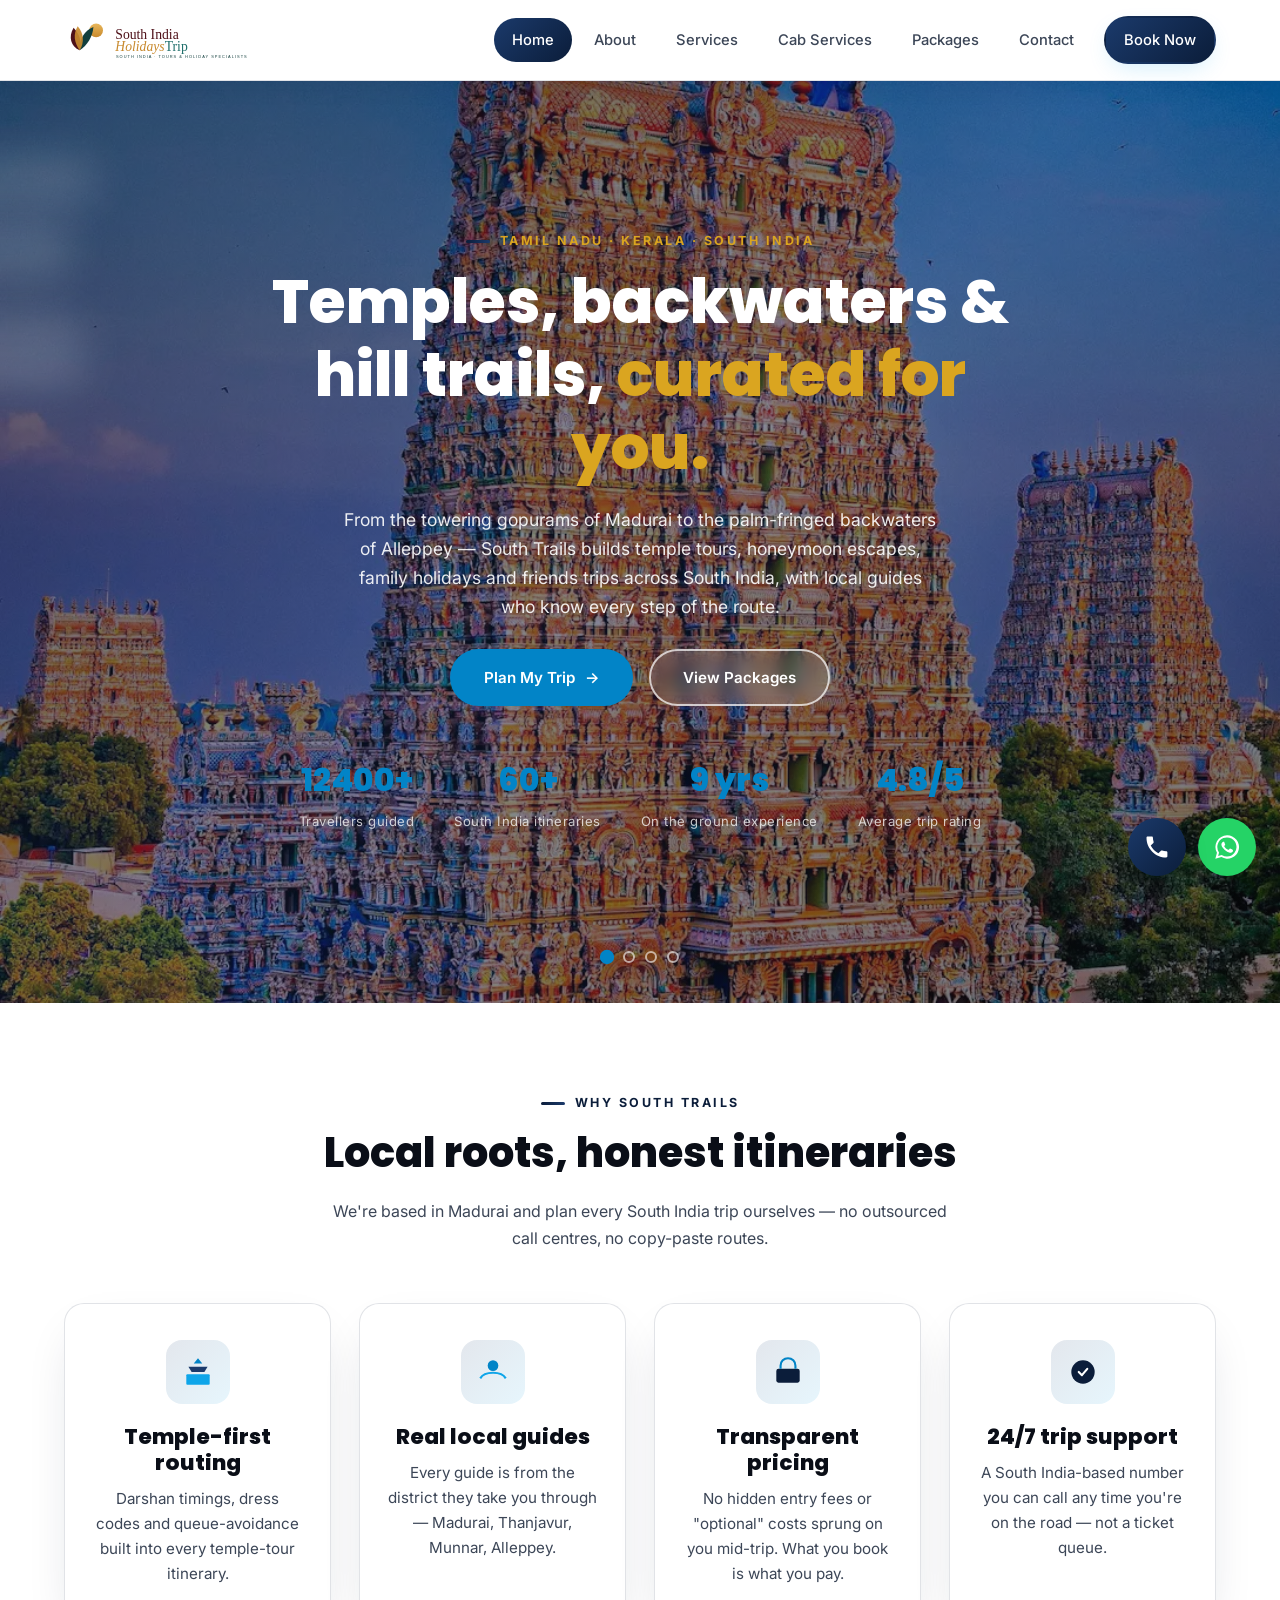
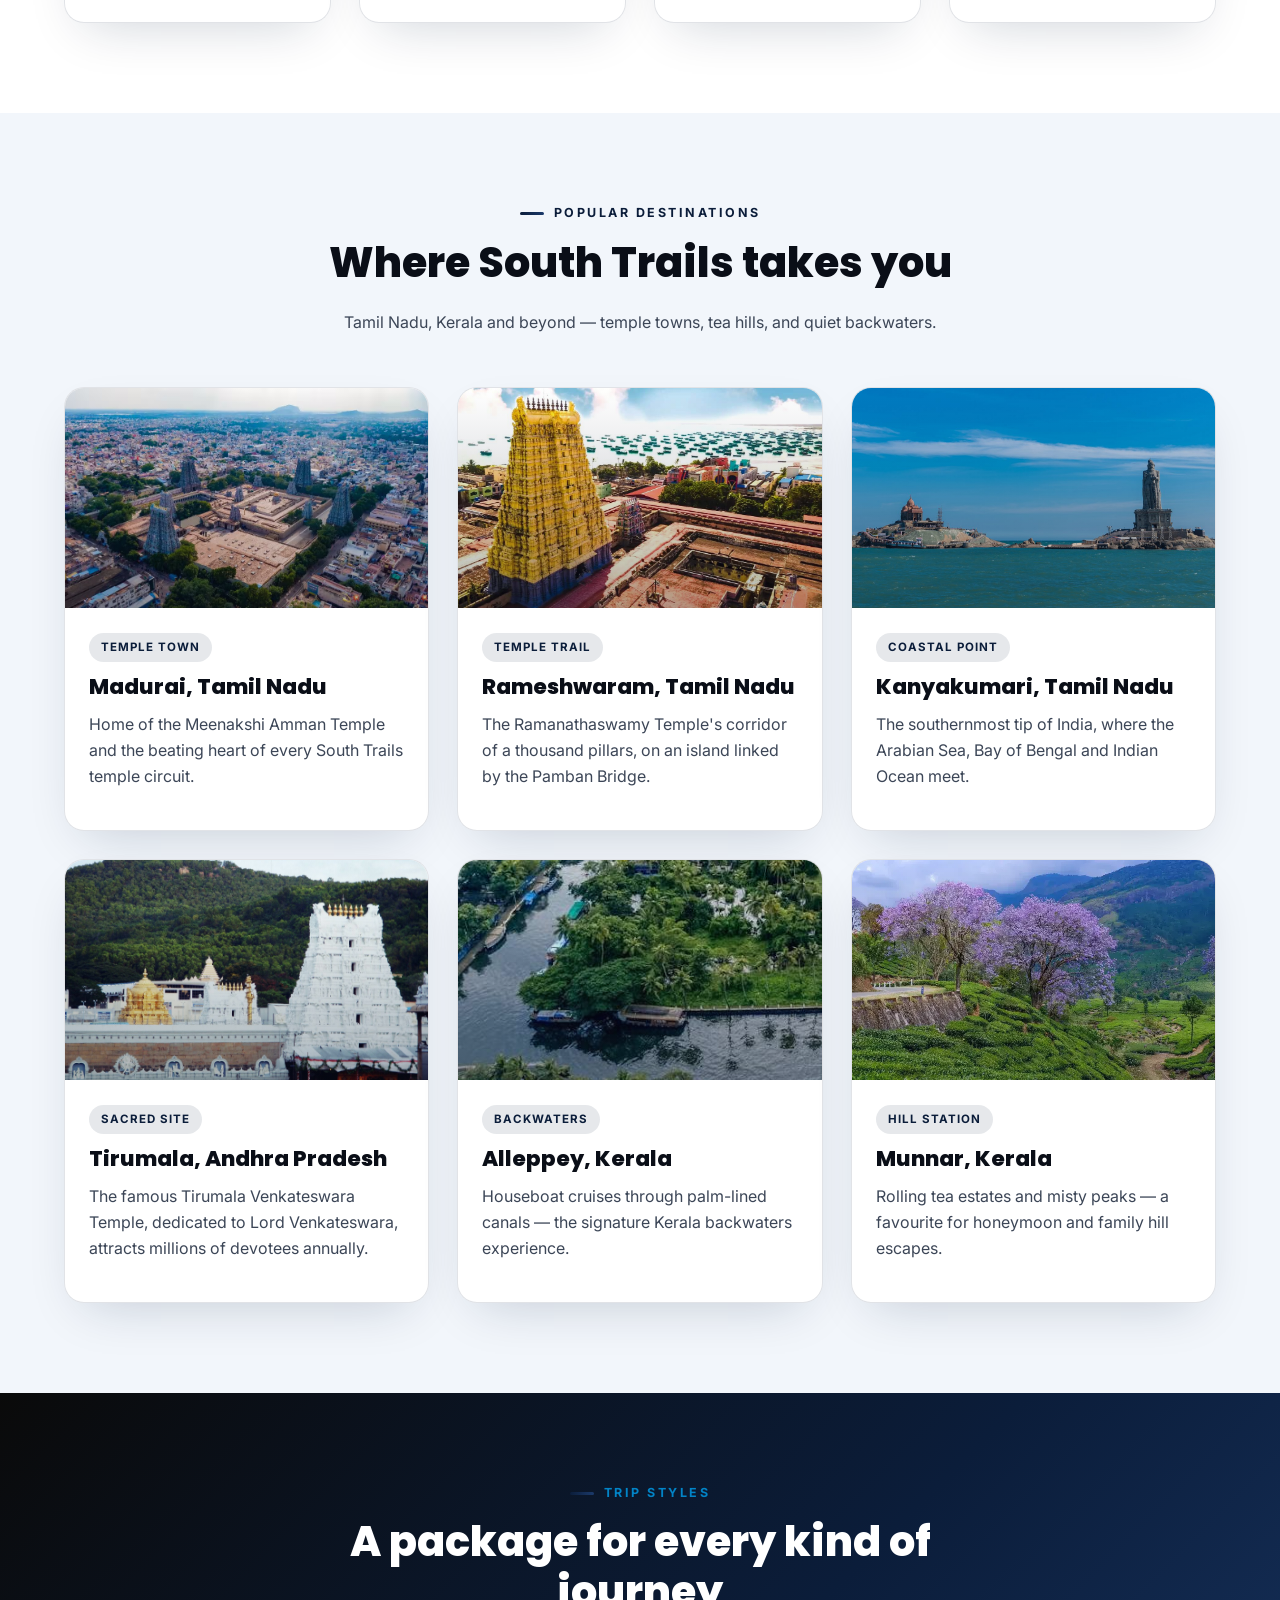
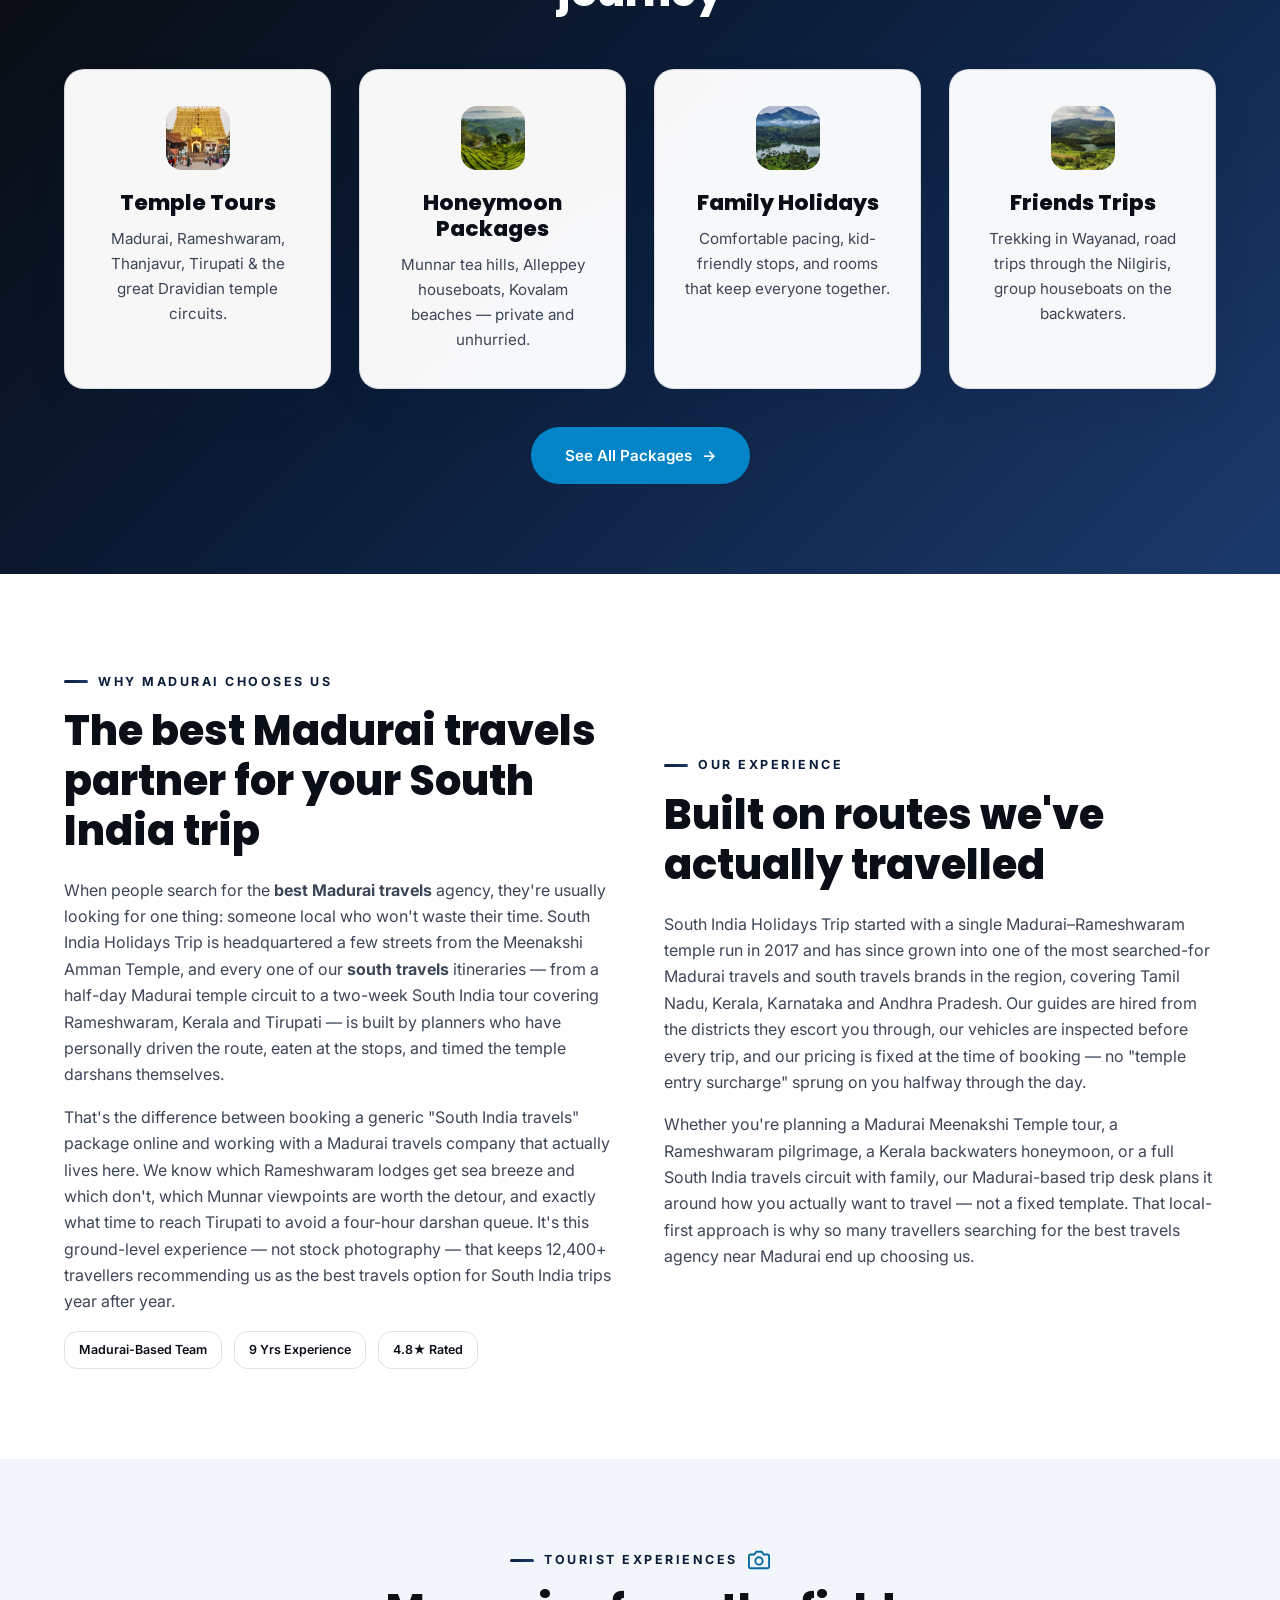
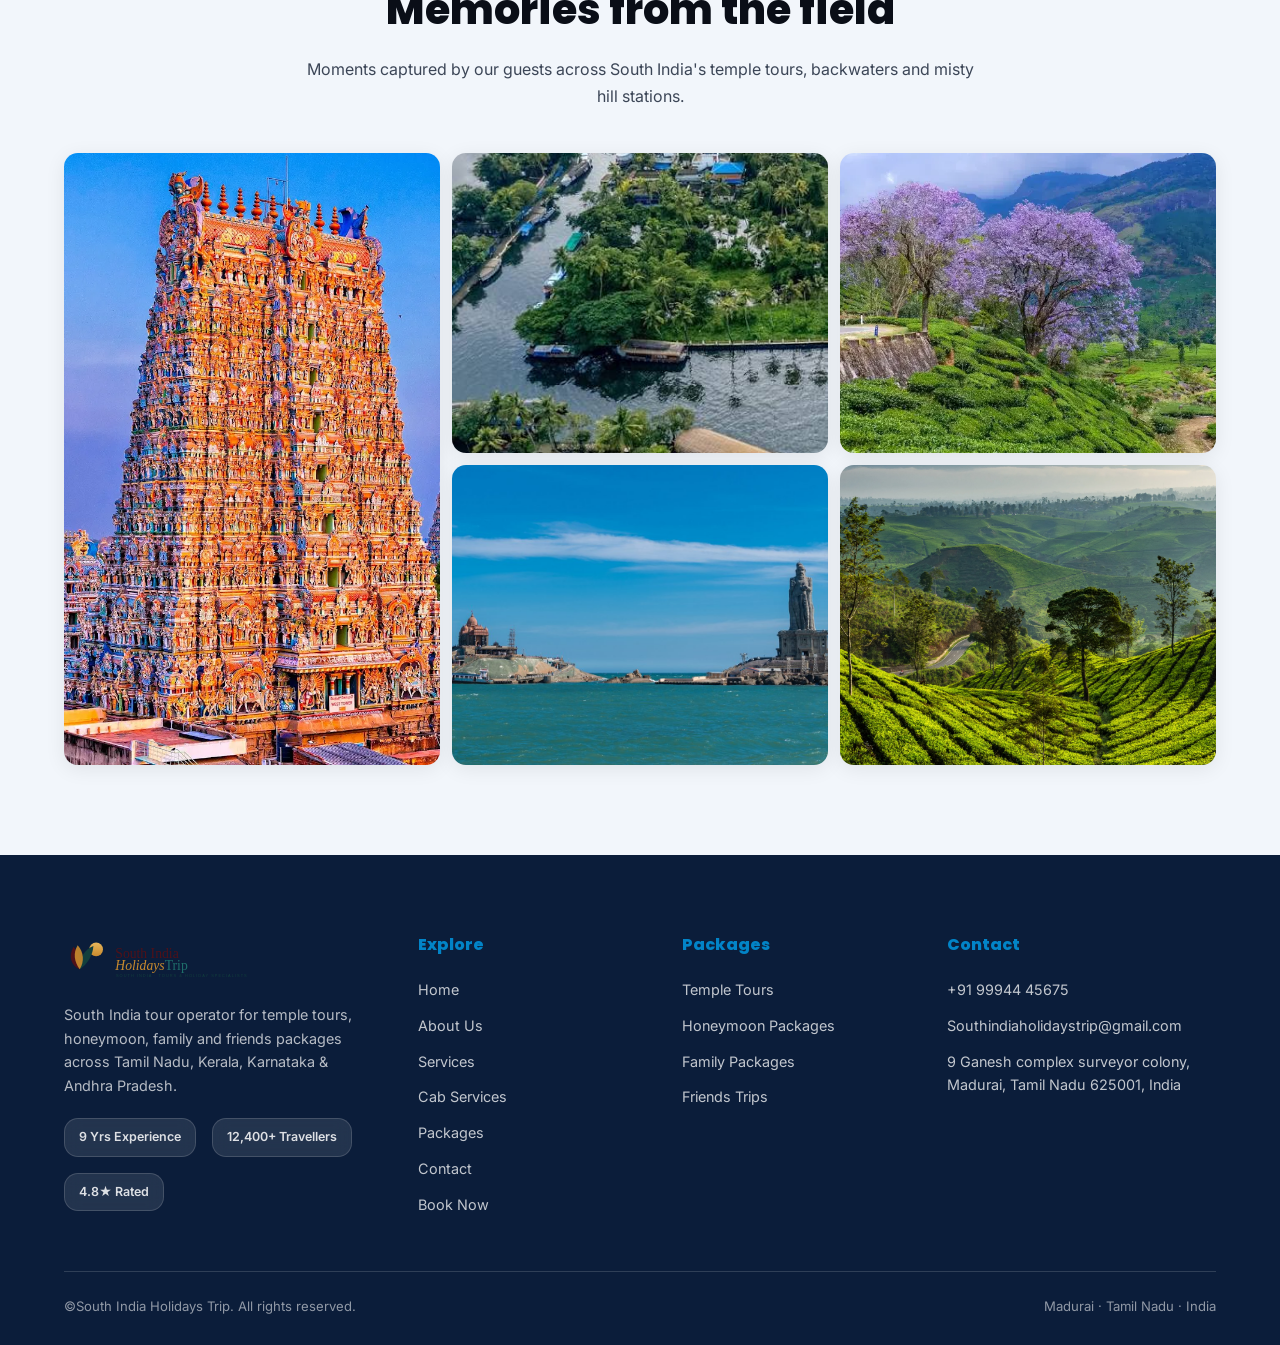
==== commit 52b6e94e: "Update travel package links and descriptions" ====
--- a/index.html
+++ b/index.html
@@ -220,60 +220,7 @@
           </div>
         </a>
 
-        <a href="packages.html?filter=honeymoon#packages" class="place-card-link">
-          <div class="place-card reveal">
-            <div class="art">
-              <img src="images/allapey.jpg" alt="Houseboat on the backwaters of Alleppey, Kerala" loading="lazy">
-            </div>
-            <div class="body">
-              <span class="tag">Backwaters</span>
-              <h3>Alleppey, Kerala</h3>
-              <p>Houseboat cruises through palm-lined canals — the signature Kerala backwaters experience.</p>
-            </div>
-          </div>
-        </a>
-
-        <a href="packages.html?filter=honeymoon#packages" class="place-card-link">
-          <div class="place-card reveal">
-            <div class="art">
-              <img src="images/munnar.webp" alt="Tea estates in the hills of Munnar, Kerala" loading="lazy">
-            </div>
-            <div class="body">
-              <span class="tag">Hill Station</span>
-              <h3>Munnar, Kerala</h3>
-              <p>Rolling tea estates and misty peaks — a favourite for honeymoon and family hill escapes.</p>
-            </div>
-          </div>
-        </a>
-
-        <a href="packages.html?filter=temple#packages" class="place-card-link">
-          <div class="place-card reveal">
-            <div class="art">
-              <img src="images/kanyakumari.jpg" alt="Coastline at Kanyakumari, where three seas meet, Tamil Nadu"
-                loading="lazy">
-            </div>
-            <div class="body">
-              <span class="tag">Coastal Point</span>
-              <h3>Kanyakumari, Tamil Nadu</h3>
-              <p>The southernmost tip of India, where the Arabian Sea, Bay of Bengal and Indian Ocean meet.</p>
-            </div>
-          </div>
-        </a>
-
-        <a href="packages.html?filter=family#packages" class="place-card-link">
-          <div class="place-card reveal">
-            <div class="art">
-              <img src="images/ooty.webp" alt="Rolling green hills of Ooty in the Nilgiris, Tamil Nadu" loading="lazy">
-            </div>
-            <div class="body">
-              <span class="tag">Hill Station</span>
-              <h3>Ooty, Tamil Nadu</h3>
-              <p>The Nilgiri "Queen of Hill Stations" — toy train rides, botanical gardens and cool pine air.</p>
-            </div>
-          </div>
-        </a>
-
-        <a href="packages.html?filter=temple#packages" class="place-card-link">
+         <a href="packages.html?filter=temple#packages" class="place-card-link">
           <div class="place-card reveal">
             <div class="art">
               <img src="images/rameswaram.jpg" alt="Ramanathaswamy Temple corridor in Rameshwaram, Tamil Nadu"
@@ -284,6 +231,59 @@
               <h3>Rameshwaram, Tamil Nadu</h3>
               <p>The Ramanathaswamy Temple's corridor of a thousand pillars, on an island linked by the Pamban Bridge.
               </p>
+            </div>
+          </div>
+        </a>
+
+         <a href="packages.html?filter=family#packages" class="place-card-link">
+          <div class="place-card reveal">
+            <div class="art">
+              <img src="images/kanyakumari.jpg" alt="Coastline at Kanyakumari, where three seas meet, Tamil Nadu"
+                loading="lazy">
+            </div>
+            <div class="body">
+              <span class="tag">Coastal Point</span>
+              <h3>Kanyakumari, Tamil Nadu</h3>
+              <p>The southernmost tip of India, where the Arabian Sea, Bay of Bengal and Indian Ocean meet.</p>
+            </div>
+          </div>
+        </a>
+
+        <a href="packages.html?filter=temple#packages" class="place-card-link">
+          <div class="place-card reveal">
+            <div class="art">
+              <img src="images/thirupathi.jpg" alt="Tirumala Venkateswara Temple in Andhra Pradesh" loading="lazy">
+            </div>
+            <div class="body">
+              <span class="tag">Sacred Site</span>
+              <h3>Tirumala, Andhra Pradesh</h3>
+              <p>The famous Tirumala Venkateswara Temple, dedicated to Lord Venkateswara, attracts millions of devotees annually.</p>
+            </div>
+          </div>
+        </a>
+
+        <a href="packages.html?filter=honeymoon#packages" class="place-card-link">
+          <div class="place-card reveal">
+            <div class="art">
+              <img src="images/allapey.jpg" alt="Houseboat on the backwaters of Alleppey, Kerala" loading="lazy">
+            </div>
+            <div class="body">
+              <span class="tag">Backwaters</span>
+              <h3>Alleppey, Kerala</h3>
+              <p>Houseboat cruises through palm-lined canals — the signature Kerala backwaters experience.</p>
+            </div>
+          </div>
+        </a>
+
+        <a href="packages.html?filter=honeymoon#packages" class="place-card-link">
+          <div class="place-card reveal">
+            <div class="art">
+              <img src="images/munnar.webp" alt="Tea estates in the hills of Munnar, Kerala" loading="lazy">
+            </div>
+            <div class="body">
+              <span class="tag">Hill Station</span>
+              <h3>Munnar, Kerala</h3>
+              <p>Rolling tea estates and misty peaks — a favourite for honeymoon and family hill escapes.</p>
             </div>
           </div>
         </a>
